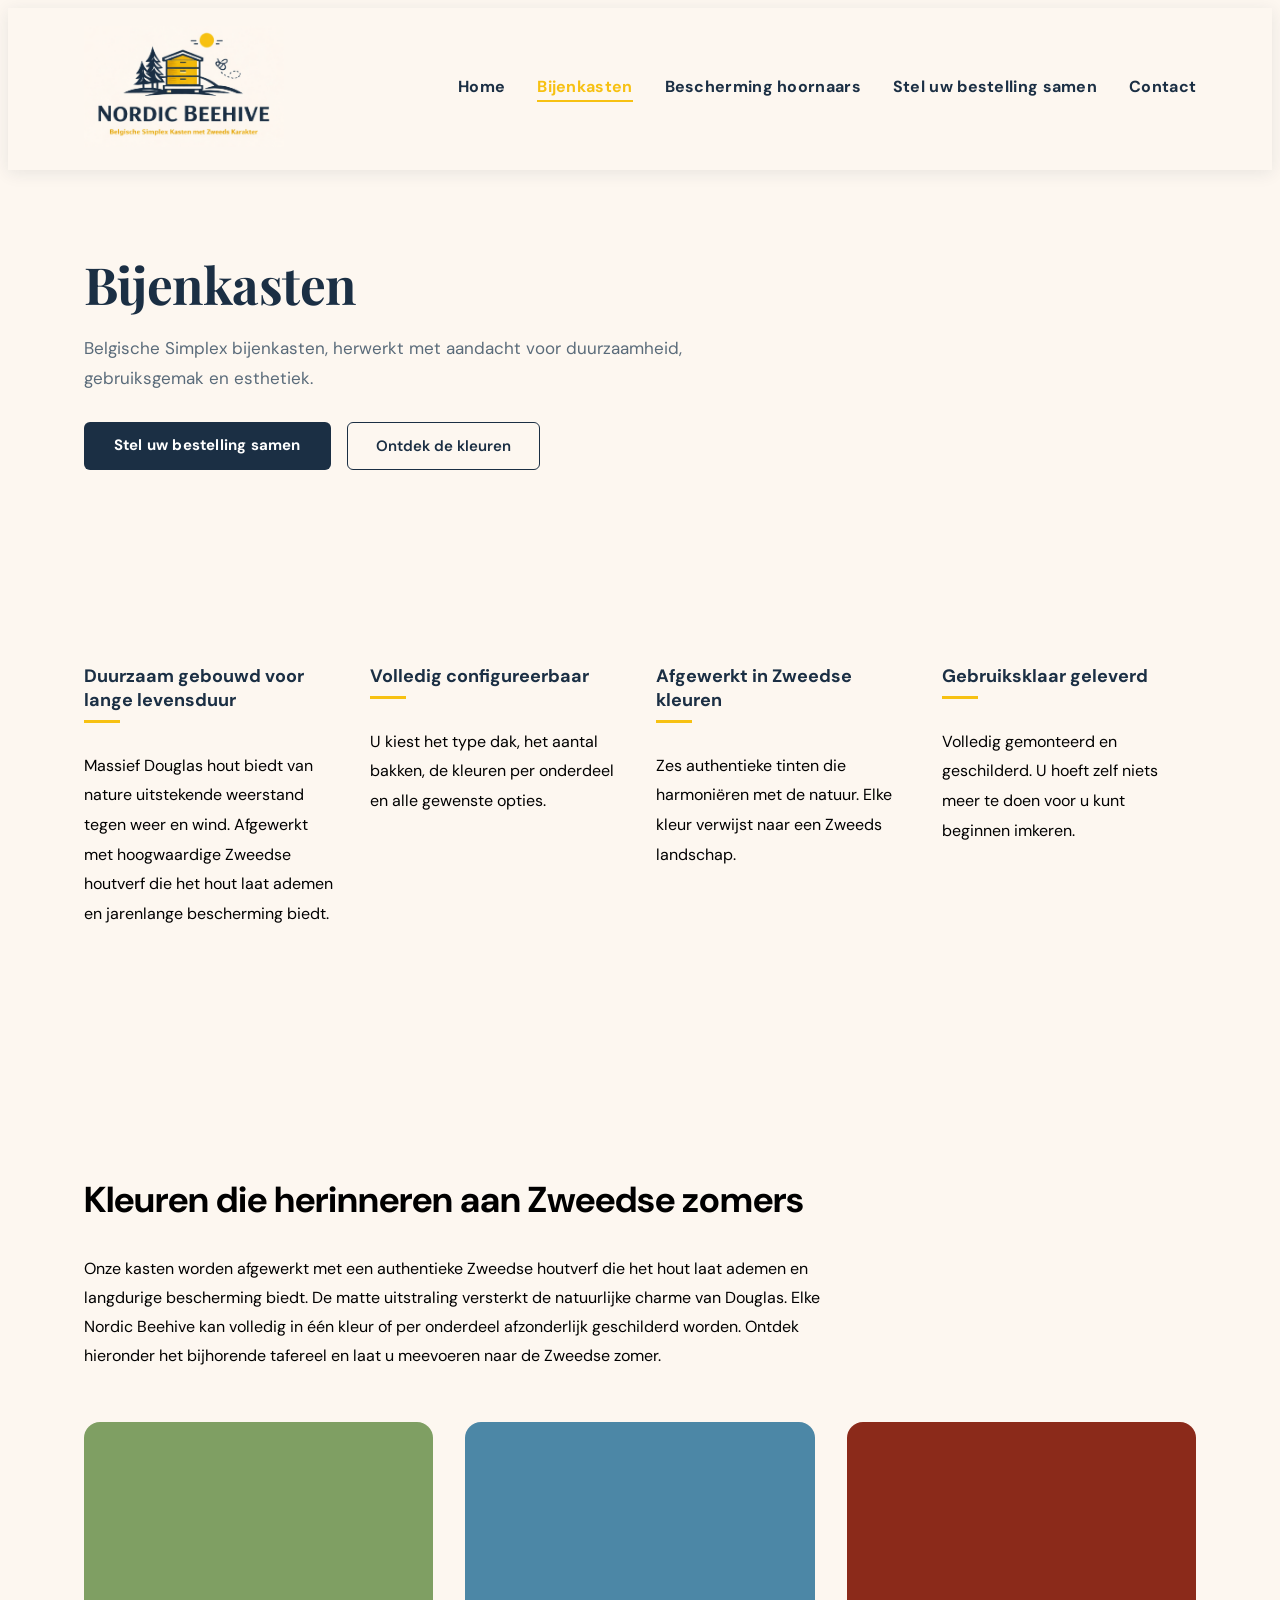
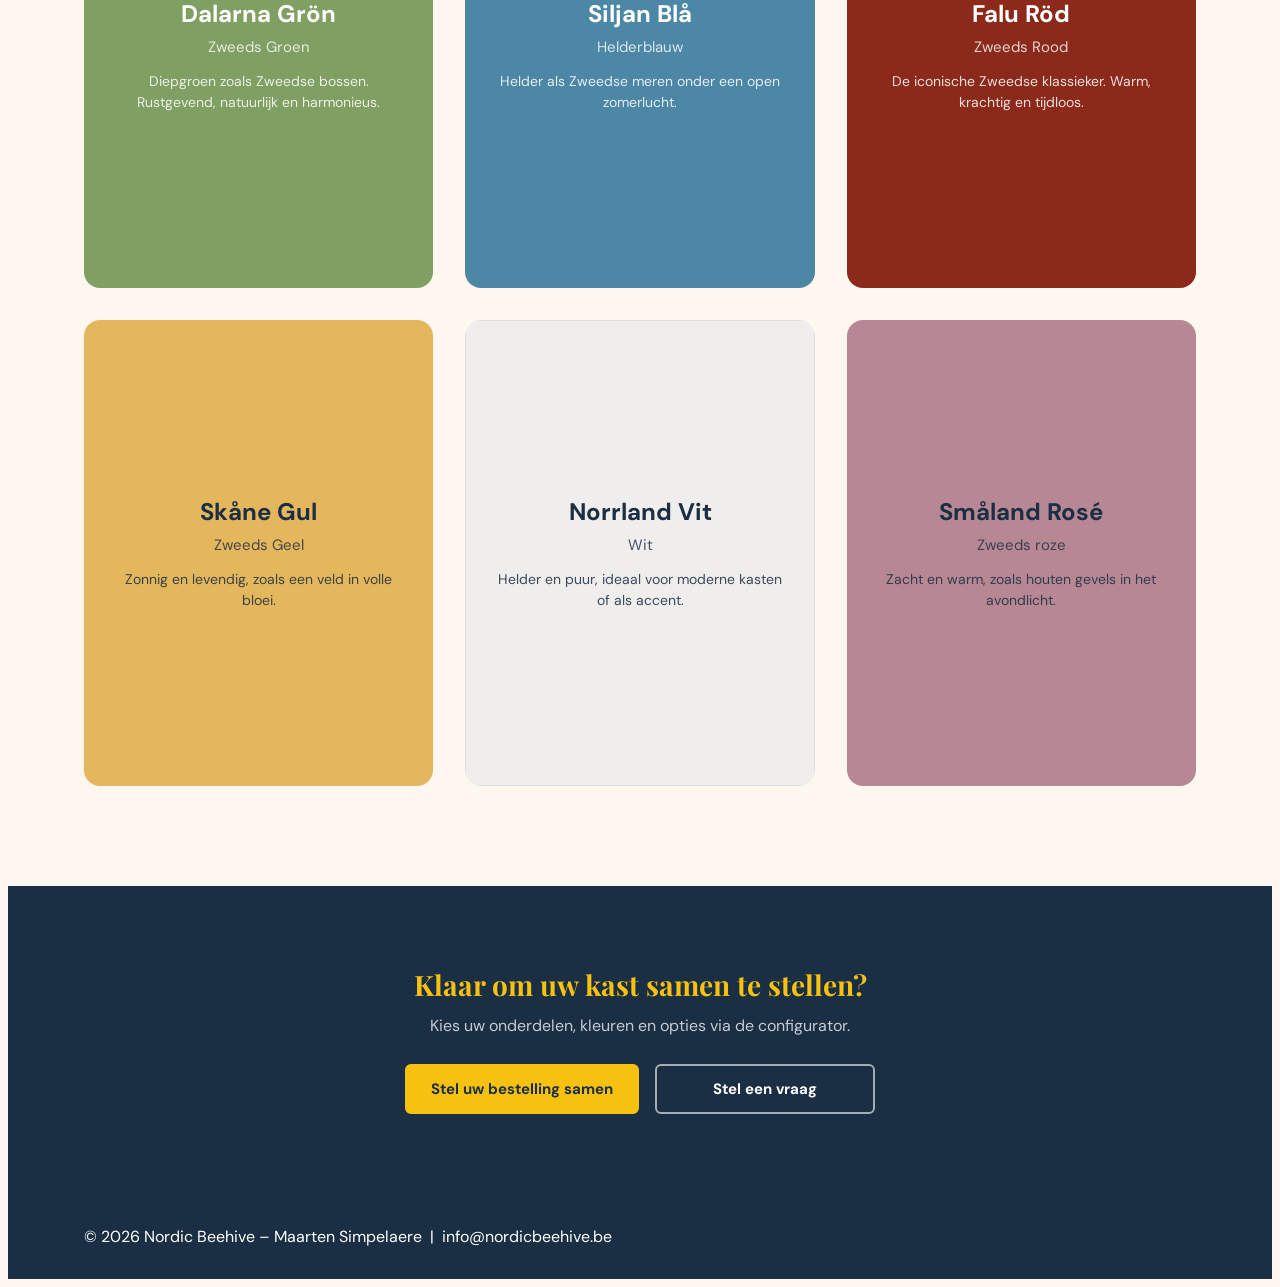
==== bijenkasten.html @ ad073435 "Add files via upload" ====
<!DOCTYPE html>
<html lang="nl">
<head>
    <meta charset="UTF-8">
    <title>Bijenkasten – Nordic Beehive</title>
    <meta name="description" content="Belgische Simplex bijenkasten in massief Douglas hout, afgewerkt in Zweedse kleuren. Gebruiksklaar geleverd en volledig configureerbaar.">
    <link rel="stylesheet" href="style.css">
    <link rel="stylesheet" href="style-configurator-v2.css">
    <link rel="icon" href="logo.png">
</head>
<body>

<header class="site-header">
    <div class="container header-inner">
        <a href="index.html"><img src="logo.png" alt="Nordic Beehive" class="site-logo"></a>
        <nav>
            <a href="index.html"           class="nav-link" data-page="home">Home</a>
            <a href="bijenkasten.html"     class="nav-link" data-page="bijenkasten">Bijenkasten</a>
            <a href="hoornaars.html"       class="nav-link" data-page="hoornaars">Bescherming hoornaars</a>
            <a href="configurator-v2.html" class="nav-link" data-page="configurator">Stel uw bestelling samen</a>
            <a href="contact.html"         class="nav-link" data-page="contact">Contact</a>
        </nav>
    </div>
</header>

<!-- INTRO (6) — knop onder ondertitel die naar kleuren scrollt -->
<section class="page-intro">
    <div class="container">
        <h1>Bijenkasten</h1>
        <p class="page-intro-sub">Belgische Simplex bijenkasten, herwerkt met aandacht voor duurzaamheid, gebruiksgemak en esthetiek.</p>
        <div class="intro-ctas">
            <a href="configurator-v2.html" class="btn-primary">Stel uw bestelling samen</a>
            <a href="#kleuren" class="btn-outline-hero">Ontdek de kleuren</a>
        </div>
    </div>
</section>

<!-- USP's (5) — Duurzaam ipv Douglas, beide materialen vermeld -->
<section class="usp-section section">
    <div class="container">
        <div class="usp-grid usp-grid-4">
            <div class="usp-item">
                <h3>Duurzaam gebouwd voor lange levensduur</h3>
                <p>Massief Douglas hout biedt van nature uitstekende weerstand tegen weer en wind. Afgewerkt met hoogwaardige Zweedse houtverf die het hout laat ademen en jarenlange bescherming biedt.</p>
            </div>
            <div class="usp-item">
                <h3>Volledig configureerbaar</h3>
                <p>U kiest het type dak, het aantal bakken, de kleuren per onderdeel en alle gewenste opties.</p>
            </div>
            <div class="usp-item">
                <h3>Afgewerkt in Zweedse kleuren</h3>
                <p>Zes authentieke tinten die harmoniëren met de natuur. Elke kleur verwijst naar een Zweeds landschap.</p>
            </div>
            <div class="usp-item">
                <h3>Gebruiksklaar geleverd</h3>
                <p>Volledig gemonteerd en geschilderd. U hoeft zelf niets meer te doen voor u kunt beginnen imkeren.</p>
            </div>
        </div>
    </div>
</section>

<!-- KLEUREN -->
<section id="kleuren" class="kleuren-section">
    <div class="container">
        <h2>Kleuren die herinneren aan Zweedse zomers</h2>
        <p class="kleuren-intro">
            Onze kasten worden afgewerkt met een authentieke Zweedse houtverf die het hout laat ademen en langdurige bescherming biedt. De matte uitstraling versterkt de natuurlijke charme van Douglas. Elke Nordic Beehive kan volledig in één kleur of per onderdeel afzonderlijk geschilderd worden. Ontdek hieronder het bijhorende tafereel en laat u meevoeren naar de Zweedse zomer.
        </p>

        <div class="kleuren-grid">
            <div class="color-card">
                <div class="color-hover">
                    <div class="color-front groen">
                        <h3>Dalarna Grön</h3>
                        <span class="kleur-subtitel">Zweeds Groen</span>
                        <p>Diepgroen zoals Zweedse bossen. Rustgevend, natuurlijk en harmonieus.</p>
                    </div>
                    <div class="color-back"><img src="images/Groen.png" alt="Zweeds bos tafereel"></div>
                </div>
            </div>
            <div class="color-card">
                <div class="color-hover">
                    <div class="color-front blauw">
                        <h3>Siljan Blå</h3>
                        <span class="kleur-subtitel">Helderblauw</span>
                        <p>Helder als Zweedse meren onder een open zomerlucht.</p>
                    </div>
                    <div class="color-back"><img src="images/Blauw.png" alt="Zweeds meer tafereel"></div>
                </div>
            </div>
            <div class="color-card">
                <div class="color-hover">
                    <div class="color-front rood">
                        <h3>Falu Röd</h3>
                        <span class="kleur-subtitel">Zweeds Rood</span>
                        <p>De iconische Zweedse klassieker. Warm, krachtig en tijdloos.</p>
                    </div>
                    <div class="color-back"><img src="images/Rood.png" alt="Zweeds rood huis tafereel"></div>
                </div>
            </div>
            <div class="color-card">
                <div class="color-hover">
                    <div class="color-front geel">
                        <h3>Skåne Gul</h3>
                        <span class="kleur-subtitel">Zweeds Geel</span>
                        <p>Zonnig en levendig, zoals een veld in volle bloei.</p>
                    </div>
                    <div class="color-back"><img src="images/Geel.png" alt="Zweeds geel lijnzaadveld"></div>
                </div>
            </div>
            <div class="color-card">
                <div class="color-hover">
                    <div class="color-front wit">
                        <h3>Norrland Vit</h3>
                        <span class="kleur-subtitel">Wit</span>
                        <p>Helder en puur, ideaal voor moderne kasten of als accent.</p>
                    </div>
                    <div class="color-back"><img src="images/Wit.png" alt="Witte imker in Zweeds bos"></div>
                </div>
            </div>
            <div class="color-card">
                <div class="color-hover">
                    <div class="color-front roze">
                        <h3>Småland Rosé</h3>
                        <span class="kleur-subtitel">Zweeds roze</span>
                        <p>Zacht en warm, zoals houten gevels in het avondlicht.</p>
                    </div>
                    <div class="color-back"><img src="images/Roze.png" alt="Zweeds roze avondlicht"></div>
                </div>
            </div>
        </div>
    </div>
</section>

<!-- CTA (7) — beide knoppen met witte omranding conform homepage -->
<section class="cta-section cta-single">
    <div class="container cta-single-inner">
        <h2>Klaar om uw kast samen te stellen?</h2>
        <p>Kies uw onderdelen, kleuren en opties via de configurator.</p>
        <div class="cta-knoppen">
            <a href="configurator-v2.html" class="btn-cta btn-cta-primary">Stel uw bestelling samen</a>
            <a href="contact.html" class="btn-cta btn-cta-outline">Stel een vraag</a>
        </div>
    </div>
</section>

<footer class="footer">
    <div class="container">
        © 2026 Nordic Beehive – Maarten Simpelaere &nbsp;|&nbsp; info@nordicbeehive.be
    </div>
</footer>

<script src="nav.js"></script>
</body>
</html>
---- style.css ----
/* ============================================
   Nordic Beehive – V2 Styles
   Laadt bovenop style.css
   ============================================ */

@import url('https://fonts.googleapis.com/css2?family=Playfair+Display:wght@400;600;700&family=DM+Sans:wght@300;400;500;600&display=swap');

:root {
    --nb-cream:   #FDF7F0;
    --nb-navy:    #1B2F44;
    --nb-gold:    #F7C112;
    --nb-sand:    #E8DDD0;
    --nb-shadow:  rgba(27, 47, 68, 0.08);
    --nb-border:  rgba(27, 47, 68, 0.12);
    --r-sm: 8px;
    --r-md: 14px;
    --r-lg: 22px;
    --ease: 0.22s cubic-bezier(0.4, 0, 0.2, 1);
}

/* ── Global font ─────────────────────────────── */
body {
    font-family: 'DM Sans', Arial, sans-serif;
    background: #FDF7F0;
}

/* Alle secties zelfde achtergrond */
.hero, .section, .usp-section,
.kleuren-section, .footer {
    background: #FDF7F0;
}

/* Factuurvelden verbergen bij "info"-formulier */
.formulier-info #factuurGroup,
.formulier-info #btwBlok {
    display: none !important;
}
.formulier-info #straatGroup,
.formulier-info #postcodeGroup,
.formulier-info #gemeenteGroup {
    display: none !important;
}

/* Scroll-offset: titel komt net onder de sticky header */
#verhaal, #kleuren, #realisaties {
    scroll-margin-top: 80px;
}

/* ══════════════════════════════════════════════
   HEADER
══════════════════════════════════════════════ */

.site-logo {
    width: 200px !important;
    height: auto;
}

.site-header {
    position: sticky !important;
    top: 0 !important;
    z-index: 1000 !important;
    background: #FDF7F0 !important;
    box-shadow: 0 3px 16px rgba(27,47,68,0.09) !important;
    padding: 0 !important;
}

.header-inner {
    display: flex !important;
    justify-content: space-between !important;
    align-items: center !important;
    padding: 18px 0 !important;
    /* meer witruimte links/rechts via container */
}

/* container iets smaller voor meer lucht */
.container {
    width: 88%;
    max-width: 1140px;
    margin: auto;
}

.site-header nav {
    display: flex !important;
    flex-direction: row !important;
    align-items: center !important;
    gap: 0 !important;
}

.site-header nav a.nav-link {
    display: inline-block !important;
    margin-left: 32px !important;
    text-decoration: none !important;
    color: #1B2F44 !important;
    font-weight: 700 !important;
    font-size: 16px !important;
    letter-spacing: 0.3px !important;
    transition: color 0.2s ease !important;
    padding-bottom: 3px !important;
    border-bottom: 2px solid transparent !important;
}

.site-header nav a.nav-link:hover {
    color: #F7C112 !important;
}

.site-header nav a.nav-link.active {
    color: #F7C112 !important;
    border-bottom-color: #F7C112 !important;
}

/* ══════════════════════════════════════════════
   HOMEPAGE — algemene spacing
══════════════════════════════════════════════ */

.section, .usp-section, .kleuren-section {
    padding: 100px 0;
}

.section p,
.usp-item p {
    line-height: 1.85;
    margin-bottom: 18px;
    font-size: 16px;
}

.section h2,
.usp-section h2,
.kleuren-section h2 {
    margin-bottom: 32px;
    font-size: clamp(24px, 3vw, 36px);
}

/* ── Knoppen — auto breedte tenzij overschreven ── */

.btn-primary {
    display: inline-block !important;
    width: auto !important;
    padding: 13px 30px !important;
    font-size: 15px !important;
    font-family: 'DM Sans', Arial, sans-serif !important;
    font-weight: 700 !important;
    background: #1B2F44 !important;
    color: white !important;
    border: none !important;
    border-radius: 6px !important;
    cursor: pointer !important;
    transition: all 0.2s ease !important;
    text-align: center !important;
    text-decoration: none !important;
    box-sizing: border-box !important;
    letter-spacing: 0.2px !important;
}

.btn-primary:hover {
    background: #F7C112 !important;
    color: #1B2F44 !important;
}

.btn-outline {
    display: inline-block !important;
    width: auto !important;
    padding: 12px 28px !important;
    font-size: 15px !important;
    font-family: 'DM Sans', Arial, sans-serif !important;
    font-weight: 600 !important;
    background: white !important;
    color: #1B2F44 !important;
    border: 1.5px solid #1B2F44 !important;
    border-radius: 6px !important;
    cursor: pointer !important;
    transition: all 0.2s ease !important;
    text-decoration: none !important;
}

.btn-outline:hover { background: #f1f1f1 !important; }

/* Actieblok en formulier mogen breder */
#actieBlok .btn-primary,
#actieBlok .btn-outline,
#formulierBlok .btn-primary {
    display: block !important;
    width: 100% !important;
    max-width: 320px !important;
}

/* ══════════════════════════════════════════════
   KLEUREN-GRID — 3 kolommen, 2 rijen
══════════════════════════════════════════════ */

.kleuren-intro {
    margin: 0 0 52px 0;
    line-height: 1.8;
    max-width: 780px;
    font-size: 16px;
}

.kleuren-grid {
    display: grid;
    grid-template-columns: repeat(3, 1fr);
    gap: 32px;
    justify-items: stretch;
}

@media (max-width: 860px) {
    .kleuren-grid { grid-template-columns: repeat(2, 1fr); }
}

@media (max-width: 540px) {
    .kleuren-grid { grid-template-columns: 1fr; }
}

.color-card {
    width: 100%;
    aspect-ratio: 3 / 4;
    position: relative;
    max-width: none;        /* overschrijf origineel max-width */
}

.color-hover {
    position: relative;
    width: 100%;
    height: 100%;
    overflow: hidden;
    border-radius: 16px;
    cursor: pointer;
}

/* Voorzijde — kleur via class */
.color-front {
    position: absolute;
    inset: 0;
    padding: 36px 28px;
    display: flex;
    flex-direction: column;
    justify-content: center;
    align-items: center;
    text-align: center;
    transition: opacity 0.4s ease;
    z-index: 2;
}

.color-front h3 {
    font-size: 24px;
    font-weight: 700;
    margin: 0 0 8px 0;
}

.kleur-subtitel {
    display: block;
    font-size: 15px;
    opacity: 0.8;
    margin: 0 0 14px 0;
}

.color-front p {
    font-size: 14px;
    opacity: 0.85;
    margin: 0;
    line-height: 1.5;
}

/* Achtergrondkleuren per tegel */
.color-front.groen { background: #7F9F63; color: white; }
.color-front.blauw { background: #4C87A6; color: white; }
.color-front.rood  { background: #8B2A1A; color: white; }
.color-front.geel  { background: #E5B75C; color: #1B2F44; }
.color-front.wit   { background: #F0EDED; color: #1B2F44; border: 1px solid rgba(27,47,68,0.08); }
.color-front.roze  { background: #B78893; color: #1B2F44; }

/* Achterzijde — foto */
.color-back {
    position: absolute;
    inset: 0;
    opacity: 0;
    transition: opacity 0.4s ease;
}

.color-back img {
    width: 100%;
    height: 100%;
    object-fit: cover;
    display: block;
    transition: transform 0.6s ease;
}

.color-hover:hover .color-back      { opacity: 1; }
.color-hover:hover .color-front     { opacity: 0; }
.color-hover:hover .color-back img  { transform: scale(1.05); }

/* USP grid */
.usp-grid {
    display: grid;
    grid-template-columns: repeat(2, 1fr);
    gap: 32px;
    margin-top: 16px;
}

.usp-item h3 {
    color: #1B2F44;
    font-weight: 700;
    margin-bottom: 12px;
    font-size: 18px;
    position: relative;
    display: inline-block;
}

.usp-item h3::after {
    content: "";
    display: block;
    width: 36px;
    height: 3px;
    background: #F7C112;
    margin-top: 8px;
}

/* feature list */
.feature-list li {
    margin: 10px 0;
    font-size: 16px;
    line-height: 1.6;
}

/* ══════════════════════════════════════════════
   CONFIGURATOR PAGINA
══════════════════════════════════════════════ */

.configurator-page-wrapper {
    max-width: 1300px;
    margin: 0 auto;
    padding: 60px 40px 100px;
}

.configurator-page-wrapper h1 {
    font-family: 'Playfair Display', Georgia, serif;
    font-size: clamp(28px, 3.5vw, 44px);
    font-weight: 700;
    color: #1B2F44;
    margin: 0 0 6px 0;
    letter-spacing: -0.5px;
}

.page-subtitle {
    font-size: 15px;
    color: #6B7D8E;
    margin: 0 0 48px 0;
}

/* Two-column layout */
.config-layout {
    display: grid;
    grid-template-columns: 1fr 400px;
    gap: 36px;
    align-items: start;
}

@media (max-width: 960px) {
    .config-layout { grid-template-columns: 1fr; }
    .config-right  { position: static; }
}

/* ── Panels ── */
.config-panel {
    background: white;
    border-radius: var(--r-lg);
    padding: 32px;
    box-shadow: 0 2px 20px var(--nb-shadow);
    border: 1px solid var(--nb-border);
}

.config-panel + .config-panel { margin-top: 20px; }

.panel-title {
    font-family: 'Playfair Display', Georgia, serif;
    font-size: 17px;
    font-weight: 600;
    color: #1B2F44;
    margin: 0 0 22px 0;
    padding-bottom: 14px;
    border-bottom: 2px solid var(--nb-sand);
    display: flex;
    align-items: center;
    gap: 10px;
}

.step-badge {
    display: inline-flex;
    align-items: center;
    justify-content: center;
    width: 24px;
    height: 24px;
    background: #1B2F44;
    color: white;
    border-radius: 50%;
    font-size: 11px;
    font-weight: 700;
    font-family: 'DM Sans', sans-serif;
    flex-shrink: 0;
}

/* Labels in config panels */
.config-panel label,
.field-group label {
    display: block !important;
    font-size: 12px !important;
    font-weight: 700 !important;
    color: #4A5968 !important;
    letter-spacing: 0.6px !important;
    text-transform: uppercase !important;
    margin-top: 0 !important;
    margin-bottom: 7px !important;
}

.field-group { margin-bottom: 18px; }

/* Selects */
.config-panel select {
    width: 100%;
    padding: 10px 36px 10px 12px;
    font-size: 14px;
    font-family: 'DM Sans', Arial, sans-serif;
    color: #1B2F44;
    background-color: #FDF7F0;
    background-image: url("data:image/svg+xml,%3Csvg xmlns='http://www.w3.org/2000/svg' width='14' height='14' viewBox='0 0 24 24' fill='none' stroke='%231B2F44' stroke-width='2.5'%3E%3Cpolyline points='6 9 12 15 18 9'/%3E%3C/svg%3E");
    background-repeat: no-repeat;
    background-position: right 11px center;
    border: 1.5px solid rgba(27, 47, 68, 0.15);
    border-radius: var(--r-sm);
    -webkit-appearance: none;
    appearance: none;
    cursor: pointer;
    transition: border-color var(--ease), box-shadow var(--ease);
}

.config-panel select:focus {
    outline: none;
    border-color: #1B2F44;
    box-shadow: 0 0 0 3px rgba(27, 47, 68, 0.08);
}

/* Add buttons */
.add-buttons {
    display: grid;
    grid-template-columns: repeat(3, 1fr);
    gap: 10px;
    margin-bottom: 4px;
}

.add-btn {
    display: flex;
    flex-direction: column;
    align-items: center;
    gap: 5px;
    padding: 13px 8px;
    background: #FDF7F0;
    border: 1.5px dashed rgba(27, 47, 68, 0.22);
    border-radius: var(--r-md);
    color: #1B2F44;
    font-size: 11px;
    font-weight: 700;
    font-family: 'DM Sans', Arial, sans-serif;
    cursor: pointer;
    transition: all var(--ease);
    letter-spacing: 0.4px;
    text-transform: uppercase;
    width: 100%;
}

.add-btn .add-icon { font-size: 18px; line-height: 1; }

.add-btn:hover {
    background: #1B2F44;
    color: white;
    border-style: solid;
    border-color: #1B2F44;
    transform: translateY(-2px);
    box-shadow: 0 6px 14px rgba(27, 47, 68, 0.18);
}

/* Stack list */
#stackList {
    list-style: none;
    padding: 0;
    margin: 14px 0 0 0;
    display: flex;
    flex-direction: column;
    gap: 7px;
}

#stackList li {
    display: flex;
    align-items: center;
    gap: 10px;
    padding: 9px 12px;
    background: #FDF7F0;
    border-radius: var(--r-sm);
    border: 1px solid rgba(27, 47, 68, 0.1);
    font-size: 13px;
    font-weight: 600;
    color: #1B2F44;
    animation: slideIn 0.18s ease;
    margin: 0;
}

@keyframes slideIn {
    from { opacity: 0; transform: translateY(-5px); }
    to   { opacity: 1; transform: translateY(0); }
}

#stackList li select {
    width: auto !important;
    min-width: 100px;
    padding: 4px 28px 4px 8px !important;
    font-size: 12px !important;
    border-radius: var(--r-sm) !important;
    background-color: white !important;
    margin: 0 !important;
    text-transform: none !important;
    letter-spacing: 0 !important;
    font-weight: 400 !important;
}

#stackList li button {
    background: none !important;
    border: none !important;
    color: #C0392B !important;
    font-size: 15px !important;
    cursor: pointer !important;
    padding: 3px 5px !important;
    border-radius: var(--r-sm) !important;
    transition: background var(--ease) !important;
    line-height: 1 !important;
    width: auto !important;
}

#stackList li button:hover {
    background: rgba(192, 57, 43, 0.1) !important;
}

/* Options grid */
.options-grid {
    display: grid;
    grid-template-columns: 1fr 1fr;
    gap: 0 16px;
}

.field-divider {
    height: 1px;
    background: #E8DDD0;
    margin: 20px 0;
}

/* ── Rechterkolom sticky ── */
.config-right {
    position: sticky;
    top: 108px;
}

.preview-card {
    background: white;
    border-radius: var(--r-lg);
    padding: 24px 20px;
    box-shadow: 0 2px 20px var(--nb-shadow);
    border: 1px solid var(--nb-border);
}

.preview-title {
    font-family: 'DM Sans', Arial, sans-serif;
    font-size: 15px;
    font-weight: 600;
    color: #4A5968;
    margin: 0 0 14px 0;
    text-align: center;
    opacity: 1;
    letter-spacing: 0.3px;
}

/* Visual container */
.visual-container {
    margin: 0;
    padding: 8px 0 0 0;
    border: none;
    min-height: 80px;
    display: flex;
    align-items: flex-end;
    justify-content: center;
    overflow: hidden;
    position: relative;
}

#visualiser {
    zoom: 0.38;
    margin: 0 auto;
    display: block;
    flex-shrink: 0;
}

/* ── Prijsblok ── */
.price-block {
    margin-top: 22px;
    padding: 16px 18px;
    background: #1B2F44;
    border-radius: var(--r-md);
    color: white;
    text-align: center;
}

.price-label {
    font-size: 10px;
    letter-spacing: 1.4px;
    text-transform: uppercase;
    opacity: 0.6;
    margin-bottom: 6px;
    font-family: 'DM Sans', sans-serif;
}

/* € en bedrag: zelfde grootte, naast elkaar */
.price-amount {
    display: flex;
    align-items: center;
    justify-content: center;
    gap: 2px;
    font-family: 'Playfair Display', Georgia, serif;
    font-weight: 700;
    line-height: 1;
}

.price-amount .currency,
.price-amount #prijs {
    font-size: 40px;
    font-weight: 700;
    line-height: 1;
    letter-spacing: -1px;
}

.price-note {
    font-size: 10px;
    opacity: 0.45;
    margin-top: 6px;
    font-family: 'DM Sans', sans-serif;
}

/* Toevoegen-knop */
#addToOrder {
    display: block !important;
    width: 100% !important;
    margin: 12px 0 0 0 !important;
    padding: 13px !important;
    font-size: 14px !important;
    font-family: 'DM Sans', Arial, sans-serif !important;
    font-weight: 700 !important;
    background: #F7C112 !important;
    color: #1B2F44 !important;
    border: none !important;
    border-radius: var(--r-md) !important;
    cursor: pointer !important;
    transition: all var(--ease) !important;
    text-align: center !important;
}

#addToOrder:hover {
    background: #e5b300 !important;
    transform: translateY(-1px) !important;
    box-shadow: 0 5px 14px rgba(247, 193, 18, 0.3) !important;
}

/* ══════════════════════════════════════════════
   BESTELLINGSOVERZICHT
══════════════════════════════════════════════ */

.bestelling-section { margin-top: 56px; }

h3.overzicht-titel {
    font-family: 'Playfair Display', Georgia, serif;
    font-size: 26px;
    font-weight: 700;
    color: #1B2F44;
    margin: 0 0 22px 0;
}

.bestel-kaart {
    display: flex;
    gap: 18px;
    padding: 18px;
    margin-bottom: 12px;
    background: white;
    border-radius: var(--r-md);
    border: 1px solid var(--nb-border);
    box-shadow: 0 2px 10px var(--nb-shadow);
}

/* Snapshot preview */
.bestel-visual {
    width: 100px;
    height: 140px;
    flex-shrink: 0;
    display: flex;
    justify-content: center;
    align-items: center;
    background: #FDF7F0;
    border-radius: var(--r-sm);
    overflow: hidden;
    padding: 6px;
    box-sizing: border-box;
}

.bestel-visual img {
    max-width: 100%;
    max-height: 128px;
    width: auto;
    height: auto;
    object-fit: contain;
    display: block;
}

.bestel-info {
    flex: 1;
    display: flex;
    flex-direction: column;
    gap: 3px;
}

.bestel-info b {
    font-family: 'Playfair Display', Georgia, serif;
    font-size: 15px;
    color: #1B2F44;
}

.bestel-beschrijving {
    color: #7A8A98;
    font-size: 12px;
}

.bestel-controls {
    display: flex !important;
    align-items: center !important;
    gap: 10px !important;
    margin: 8px 0 4px !important;
    font-weight: 700 !important;
    font-size: 14px !important;
    color: #1B2F44 !important;
}

.bestel-controls button {
    width: 28px !important;
    height: 28px !important;
    border-radius: 50% !important;
    border: 1.5px solid rgba(27,47,68,0.18) !important;
    background: #FDF7F0 !important;
    font-size: 15px !important;
    cursor: pointer !important;
    display: flex !important;
    align-items: center !important;
    justify-content: center !important;
    transition: all var(--ease) !important;
    font-family: 'DM Sans', sans-serif !important;
    padding: 0 !important;
    color: #1B2F44 !important;
    line-height: 1 !important;
}

.bestel-controls button:hover {
    background: #1B2F44 !important;
    color: white !important;
    border-color: #1B2F44 !important;
}

.bestel-prijs {
    font-weight: 700 !important;
    font-size: 17px !important;
    color: #1B2F44 !important;
}

/* Verwijder-knop: klein en subtiel */
.bestel-info .verwijder-btn {
    background: none !important;
    border: none !important;
    color: #C0392B !important;
    font-size: 12px !important;
    cursor: pointer !important;
    padding: 0 !important;
    font-family: 'DM Sans', sans-serif !important;
    text-decoration: underline !important;
    text-align: left !important;
    width: auto !important;
    display: inline !important;
    margin-top: 4px !important;
    font-weight: 400 !important;
}

#bestellingTotaal {
    font-family: 'Playfair Display', Georgia, serif;
    font-size: 22px;
    font-weight: 700;
    color: #1B2F44;
    margin-top: 16px;
    padding: 16px 0;
    border-top: 2px solid #E8DDD0;
}

/* Actieblok */
#actieBlok {
    margin-top: 26px;
    display: grid;
    grid-template-columns: 1fr 1fr;
    gap: 18px;
}

@media (max-width: 700px) {
    #actieBlok { grid-template-columns: 1fr; }
}

.actie-primaire,
.actie-secundaire {
    background: white;
    border-radius: var(--r-md);
    padding: 22px;
    border: 1px solid var(--nb-border);
}

.actie-tekst {
    font-size: 12px;
    color: #7A8A98;
    margin-top: 10px;
    line-height: 1.6;
}

/* ── Formulier ── */
#formulierBlok {
    margin-top: 36px;
    background: white;
    border-radius: var(--r-lg);
    padding: 32px;
    border: 1px solid var(--nb-border);
    box-shadow: 0 2px 20px var(--nb-shadow);
}

#formulierTitel {
    font-family: 'Playfair Display', Georgia, serif;
    font-size: 22px;
    font-weight: 700;
    color: #1B2F44;
    margin: 0 0 22px 0;
}

.form-grid {
    display: grid;
    grid-template-columns: 1fr 1fr;
    gap: 0 20px;
}

@media (max-width: 640px) {
    .form-grid { grid-template-columns: 1fr; }
}

.form-group {
    margin-bottom: 15px;
    display: block;
}

.form-group label {
    display: block !important;
    font-size: 12px !important;
    font-weight: 700 !important;
    letter-spacing: 0.6px !important;
    text-transform: uppercase !important;
    color: #4A5968 !important;
    margin-bottom: 6px !important;
    margin-top: 0 !important;
}

.form-group input,
.form-group textarea {
    width: 100%;
    padding: 10px 12px;
    font-size: 14px;
    font-family: 'DM Sans', Arial, sans-serif;
    color: #1B2F44;
    background: #FDF7F0;
    border: 1.5px solid rgba(27, 47, 68, 0.15);
    border-radius: var(--r-sm);
    box-sizing: border-box;
    transition: border-color var(--ease), box-shadow var(--ease);
}

.form-group input:focus,
.form-group textarea:focus {
    outline: none;
    border-color: #1B2F44;
    box-shadow: 0 0 0 3px rgba(27, 47, 68, 0.07);
}

.form-group textarea {
    resize: vertical;
    min-height: 80px;
}

.factuur-group {
    display: flex !important;
    align-items: center !important;
    gap: 10px !important;
    margin-bottom: 12px !important;
}

.factuur-group label {
    display: flex !important;
    align-items: center !important;
    gap: 8px !important;
    font-weight: 600 !important;
    text-transform: none !important;
    letter-spacing: 0 !important;
    font-size: 14px !important;
    color: #1B2F44 !important;
    cursor: pointer !important;
    margin: 0 !important;
}

.factuur-group input[type="checkbox"] {
    width: 17px !important;
    height: 17px !important;
    cursor: pointer !important;
    accent-color: #1B2F44 !important;
    margin: 0 !important;
    padding: 0 !important;
    border: none !important;
    background: transparent !important;
    box-shadow: none !important;
}
/* ═══════════════════════════════════════════════
   Nordic Beehive – Extra stijlen nieuwe pagina's
   Voeg toe aan style-configurator-v2.css
═══════════════════════════════════════════════ */

/* ── Page intro (alle pagina's behalve home) ── */

.page-intro {
    padding: 80px 0 60px;
    background: #FDF7F0;
}

.page-intro h1 {
    font-family: 'Playfair Display', Georgia, serif;
    font-size: clamp(32px, 4vw, 52px);
    font-weight: 700;
    color: #1B2F44;
    margin: 0 0 16px 0;
    letter-spacing: -0.5px;
}

.page-intro-sub {
    font-size: 17px;
    color: #5A6B7A;
    max-width: 680px;
    line-height: 1.75;
    margin: 0;
}

/* ── Hero CTA's naast elkaar ── */

.hero-ctas {
    display: flex;
    gap: 16px;
    justify-content: center;
    flex-wrap: wrap;
    margin-top: 32px;
}

.btn-outline-hero {
    display: inline-block;
    padding: 13px 28px;
    font-size: 15px;
    font-family: 'DM Sans', Arial, sans-serif;
    font-weight: 600;
    background: transparent;
    color: #1B2F44;
    border: 1.5px solid #1B2F44;
    border-radius: 6px;
    cursor: pointer;
    transition: all 0.2s ease;
    text-decoration: none;
}

.btn-outline-hero:hover {
    background: rgba(27,47,68,0.07);
}

/* ── Section alt: lichte achtergrond voor afwisseling ── */

.section-alt {
    background: #F4EDE3;
}

/* ── Verhaal tekst ── */

.verhaal-tekst {
    max-width: 760px;
}

.verhaal-tekst p {
    margin-bottom: 20px;
    line-height: 1.85;
    font-size: 16px;
}

/* ── USP grid varianten ── */

.usp-grid-3 {
    grid-template-columns: repeat(3, 1fr) !important;
}

.usp-grid-4 {
    grid-template-columns: repeat(4, 1fr) !important;
}

@media (max-width: 1000px) {
    .usp-grid-3,
    .usp-grid-4 {
        grid-template-columns: repeat(2, 1fr) !important;
    }
}

@media (max-width: 580px) {
    .usp-grid-3,
    .usp-grid-4 {
        grid-template-columns: 1fr !important;
    }
}

/* ── Realisaties intro ── */

.realisaties-intro {
    font-size: 16px;
    line-height: 1.75;
    max-width: 640px;
    color: #5A6B7A;
}

/* ── Afsluitende CTA sectie ── */

.cta-section {
    background: #1B2F44;
    padding: 80px 0;
}

.cta-grid {
    display: grid;
    grid-template-columns: repeat(3, 1fr);
    gap: 40px;
}

@media (max-width: 860px) {
    .cta-grid { grid-template-columns: 1fr; }
}

.cta-blok {
    color: white;
}

.cta-blok h3 {
    font-family: 'Playfair Display', Georgia, serif;
    font-size: 20px;
    font-weight: 700;
    margin: 0 0 10px 0;
    color: #F7C112;
}

.cta-blok p {
    font-size: 15px;
    line-height: 1.65;
    opacity: 0.8;
    margin: 0 0 20px 0;
}

/* Knoppen in donker cta-blok */
.cta-blok .btn-primary {
    background: #F7C112 !important;
    color: #1B2F44 !important;
}

.cta-blok .btn-primary:hover {
    background: white !important;
    color: #1B2F44 !important;
}

.cta-blok .btn-outline {
    background: transparent !important;
    color: white !important;
    border-color: rgba(255,255,255,0.5) !important;
}

.cta-blok .btn-outline:hover {
    background: rgba(255,255,255,0.1) !important;
    border-color: white !important;
}

.cta-single {
    text-align: center;
}

.cta-single h2 {
    font-family: 'Playfair Display', Georgia, serif;
    font-size: 28px;
    color: #F7C112;
    margin: 0 0 12px 0;
}

.cta-single p {
    color: rgba(255,255,255,0.75);
    font-size: 16px;
    margin: 0 0 28px 0;
}

/* ── Oplossingen (hoornaars) ── */

.oplossing-blok {
    margin-bottom: 0;
    padding: 48px 0;
}

.oplossing-blok:first-of-type {
    padding-top: 0;
}

.oplossing-header {
    display: flex;
    align-items: baseline;
    gap: 20px;
    margin-bottom: 24px;
    flex-wrap: wrap;
}

.oplossing-header h3 {
    font-family: 'Playfair Display', Georgia, serif;
    font-size: 26px;
    font-weight: 700;
    color: #1B2F44;
    margin: 0;
}

.oplossing-tag {
    font-size: 13px;
    font-weight: 600;
    color: #F7C112;
    background: #1B2F44;
    padding: 4px 12px;
    border-radius: 20px;
    white-space: nowrap;
    letter-spacing: 0.3px;
}

.oplossing-tekst p {
    font-size: 16px;
    line-height: 1.8;
    margin-bottom: 16px;
    max-width: 760px;
    color: #3A4A5A;
}

.oplossing-specs {
    margin-top: 24px;
    background: #F4EDE3;
    border-radius: 10px;
    padding: 20px 24px;
    display: inline-block;
    min-width: 280px;
}

.oplossing-specs h4 {
    font-size: 13px;
    font-weight: 700;
    letter-spacing: 0.6px;
    text-transform: uppercase;
    color: #4A5968;
    margin: 0 0 12px 0;
}

.oplossing-specs ul {
    margin: 0;
    padding-left: 18px;
}

.oplossing-specs li {
    font-size: 14px;
    color: #1B2F44;
    margin-bottom: 6px;
    line-height: 1.5;
}

.oplossing-divider {
    height: 1px;
    background: #E8DDD0;
}

/* ── Contact pagina ── */

.contact-layout {
    display: grid;
    grid-template-columns: 1fr 380px;
    gap: 60px;
    align-items: start;
}

@media (max-width: 860px) {
    .contact-layout { grid-template-columns: 1fr; }
}

.contact-form-blok h2,
.contact-info-blok h2 {
    font-family: 'Playfair Display', Georgia, serif;
    font-size: 24px;
    font-weight: 700;
    color: #1B2F44;
    margin: 0 0 24px 0;
}

.contact-gegevens {
    background: #F4EDE3;
    border-radius: 10px;
    padding: 20px 24px;
    margin-bottom: 20px;
}

.contact-gegevens p {
    margin: 0 0 6px 0;
    font-size: 15px;
    line-height: 1.6;
    color: #1B2F44;
}

.contact-gegevens a {
    color: #1B2F44;
    text-decoration: underline;
}

.contact-note {
    font-size: 14px;
    line-height: 1.7;
    color: #5A6B7A;
    margin: 0;
}

/* ── FAQ ── */

.faq-grid {
    display: grid;
    grid-template-columns: repeat(2, 1fr);
    gap: 32px 48px;
    margin-top: 8px;
}

@media (max-width: 720px) {
    .faq-grid { grid-template-columns: 1fr; }
}

.faq-item h4 {
    font-size: 15px;
    font-weight: 700;
    color: #1B2F44;
    margin: 0 0 8px 0;
    line-height: 1.4;
}

.faq-item p {
    font-size: 14px;
    line-height: 1.75;
    color: #4A5968;
    margin: 0;
}

/* ═══════════════════════════════════════════════
   UPDATE — extra stijlen bij revisie 2
═══════════════════════════════════════════════ */

/* Hero als page-intro maar met extra padding */
.page-intro-hero {
    padding: 100px 0 80px;
}

/* Intro CTA knoppen (bijenkasten, hoornaars) */
.intro-ctas {
    display: flex;
    gap: 16px;
    flex-wrap: wrap;
    margin-top: 28px;
}

/* CTA knoppen in donkere sectie — vaste breedte zodat ze mooi uitlijnen */
.btn-cta {
    display: inline-block;
    min-width: 220px;
    padding: 13px 24px;
    font-size: 15px;
    font-family: 'DM Sans', Arial, sans-serif;
    font-weight: 700;
    border-radius: 6px;
    cursor: pointer;
    transition: all 0.2s ease;
    text-align: center;
    text-decoration: none;
    box-sizing: border-box;
}

.btn-cta-primary {
    background: #F7C112;
    color: #1B2F44;
    border: 2px solid #F7C112;
}

.btn-cta-primary:hover {
    background: white;
    color: #1B2F44;
    border-color: white;
}

.btn-cta-outline {
    background: transparent;
    color: white;
    border: 2px solid rgba(255,255,255,0.6);
}

.btn-cta-outline:hover {
    background: rgba(255,255,255,0.12);
    border-color: white;
}

/* CTA single: gecentreerd blok */
.cta-single-inner {
    text-align: center;
}

.cta-knoppen {
    display: flex;
    gap: 16px;
    justify-content: center;
    flex-wrap: wrap;
    margin-top: 24px;
}

/* Voordeel-tag onder oplossingstitel (10) */
.oplossing-voordeel {
    font-size: 14px;
    font-weight: 700;
    color: #F7C112;
    background: #1B2F44;
    display: inline-block;
    padding: 4px 14px;
    border-radius: 20px;
    margin: 0 0 20px 0;
    letter-spacing: 0.3px;
}

/* Oplossing-header: enkel titel, geen flex-rij meer */
.oplossing-header {
    display: block;
    margin-bottom: 8px;
}

/* verhaal-tekst hyperlinks */
.verhaal-tekst a {
    color: #1B2F44;
    text-decoration: underline;
    text-underline-offset: 3px;
}

.verhaal-tekst a:hover {
    color: #F7C112;
}

/* ── Hero CTA links uitgelijnd (1) ── */
.hero-ctas-left {
    justify-content: flex-start;
}

/* ── CTA blok: flexbox kolom zodat knop altijd onderaan uitlijnt (3) ── */
.cta-grid .cta-blok {
    display: flex;
    flex-direction: column;
}

.cta-grid .cta-blok p {
    flex: 1;
    /* tekst neemt beschikbare ruimte in, knop zakt naar onder */
}

.cta-grid .cta-blok .btn-cta {
    margin-top: auto;
    align-self: flex-start;
}

/* ═══════════════════════════════════════════════
   UPDATE — tabs en AH-configurator
═══════════════════════════════════════════════ */

/* Tab navigatie */
.config-tabs {
    display: flex;
    gap: 8px;
    margin-bottom: 36px;
    border-bottom: 2px solid #E8DDD0;
    padding-bottom: 0;
}

.config-tab {
    display: flex;
    align-items: center;
    gap: 10px;
    padding: 14px 24px;
    background: none;
    border: none;
    border-bottom: 3px solid transparent;
    margin-bottom: -2px;
    font-family: 'DM Sans', Arial, sans-serif;
    font-size: 15px;
    font-weight: 600;
    color: #6B7D8E;
    cursor: pointer;
    transition: all 0.2s ease;
}

.config-tab:hover {
    color: #1B2F44;
}

.config-tab.active {
    color: #1B2F44;
    border-bottom-color: #F7C112;
}

.tab-nr {
    display: inline-flex;
    align-items: center;
    justify-content: center;
    width: 22px;
    height: 22px;
    background: #E8DDD0;
    border-radius: 50%;
    font-size: 11px;
    font-weight: 700;
    color: #1B2F44;
    transition: background 0.2s ease;
}

.config-tab.active .tab-nr {
    background: #1B2F44;
    color: white;
}

/* Tab panelen */
.tab-paneel { display: none; }
.tab-paneel-active { display: block; }

/* AH configurator */
.ah-configurator {
    max-width: 860px;
}

.ah-intro {
    margin-bottom: 40px;
}

.ah-intro h2 {
    font-family: 'Playfair Display', Georgia, serif;
    font-size: 26px;
    font-weight: 700;
    color: #1B2F44;
    margin: 0 0 12px 0;
}

.ah-intro p {
    font-size: 15px;
    color: #5A6B7A;
    line-height: 1.7;
    margin: 0;
}

.ah-product {
    padding: 36px 0;
}

.ah-product:first-of-type {
    padding-top: 0;
}

.ah-product-header {
    margin-bottom: 8px;
}

.ah-product-header h3 {
    font-family: 'Playfair Display', Georgia, serif;
    font-size: 22px;
    font-weight: 700;
    color: #1B2F44;
    margin: 0 0 8px 0;
}

.ah-product-beschrijving {
    font-size: 14px;
    color: #5A6B7A;
    line-height: 1.65;
    margin: 0 0 20px 0;
    max-width: 640px;
}

.ah-sub-opties {
    margin-top: 16px;
    padding: 20px;
    background: #FDF7F0;
    border-radius: 12px;
    border: 1px solid #E8DDD0;
}

.ah-divider {
    height: 1px;
    background: #E8DDD0;
}

.ah-info-blok {
    margin-top: 40px;
    padding: 20px 24px;
    background: #F4EDE3;
    border-radius: 10px;
    border-left: 4px solid #F7C112;
}

.ah-info-blok p {
    font-size: 14px;
    color: #4A5968;
    line-height: 1.65;
    margin: 0 0 8px 0;
}

.ah-meer-link {
    font-size: 14px;
    font-weight: 600;
    color: #1B2F44;
    text-decoration: underline;
    text-underline-offset: 3px;
}

.ah-meer-link:hover {
    color: #F7C112;
}

/* Input velden in AH sectie */
.config-input {
    width: 100%;
    padding: 10px 12px;
    font-size: 14px;
    font-family: 'DM Sans', Arial, sans-serif;
    color: #1B2F44;
    background: white;
    border: 1.5px solid rgba(27, 47, 68, 0.15);
    border-radius: 8px;
    box-sizing: border-box;
    transition: border-color 0.2s ease;
}

.config-input:focus {
    outline: none;
    border-color: #1B2F44;
    box-shadow: 0 0 0 3px rgba(27, 47, 68, 0.07);
}

.config-textarea {
    width: 100%;
    padding: 10px 12px;
    font-size: 14px;
    font-family: 'DM Sans', Arial, sans-serif;
    color: #1B2F44;
    background: white;
    border: 1.5px solid rgba(27, 47, 68, 0.15);
    border-radius: 8px;
    box-sizing: border-box;
    resize: vertical;
    min-height: 80px;
    transition: border-color 0.2s ease;
}

.config-textarea:focus {
    outline: none;
    border-color: #1B2F44;
    box-shadow: 0 0 0 3px rgba(27, 47, 68, 0.07);
}

/* ═══════════════════════════════════════════════
   UPDATE — footer, subtitle, AH layout
═══════════════════════════════════════════════ */

/* (3) Footer volledig doorlopen, witte tekst */
.footer {
    background: #1B2F44 !important;
    color: white !important;
    padding: 32px 0 !important;
    margin: 0 !important;
    width: 100% !important;
}

.footer .container {
    color: white !important;
}

/* (3) Page-subtitle op configurator in witte tint */
.configurator-page-wrapper .page-subtitle {
    color: #6B8099;
}

/* (6) AH configurator layout: panels naast elkaar zoals config-left */
.config-ah-layout {
    max-width: 860px;
    display: flex;
    flex-direction: column;
    gap: 20px;
}

.ah-config-panel {
    /* erft config-panel stijl, voordeel-tag na beschrijving */
}

.ah-config-panel .ah-product-beschrijving {
    font-size: 14px;
    color: #5A6B7A;
    line-height: 1.65;
    margin: 0 0 8px 0;
}

.ah-config-panel .oplossing-voordeel {
    margin-bottom: 20px;
}

/* ah-sub-opties: zelfde kleur als config-panel achtergrond */
.ah-sub-opties {
    margin-top: 14px;
    padding: 20px;
    background: #FDF7F0;
    border-radius: 12px;
    border: 1px solid #E8DDD0;
}

/* Links in AH beschrijvingen */
.ah-config-panel a {
    color: #1B2F44;
    text-decoration: underline;
    text-underline-offset: 2px;
}

.ah-config-panel a:hover {
    color: #F7C112;
}

/* ═══════════════════════════════════════════════
   UPDATE — AH configurator stijlen, range, sticky fix
═══════════════════════════════════════════════ */

/* (1) Sticky top verhoogd zodat preview-card altijd volledig zichtbaar */
.config-right {
    position: sticky !important;
    top: 112px !important;
}

/* AH toevoegen-knop: breed zoals add-btn maar geel */
.add-btn-ah {
    grid-column: 1 / -1;
    background: #F7C112 !important;
    color: #1B2F44 !important;
    border-style: solid !important;
    border-color: #F7C112 !important;
    font-size: 12px !important;
    letter-spacing: 0.8px !important;
}

.add-btn-ah:hover {
    background: #e5b300 !important;
    border-color: #e5b300 !important;
    color: #1B2F44 !important;
    box-shadow: 0 4px 12px rgba(247,193,18,0.35) !important;
}

/* AH product beschrijving in panels */
.ah-product-beschrijving {
    font-size: 14px;
    color: #5A6B7A;
    line-height: 1.6;
    margin: 0 0 16px 0;
    max-width: 680px;
}

.ah-product-beschrijving a {
    color: #1B2F44;
    text-decoration: underline;
}

/* Range slider styling */
input[type="range"] {
    width: 100%;
    height: 6px;
    border-radius: 3px;
    background: #E8DDD0;
    outline: none;
    cursor: pointer;
    -webkit-appearance: none;
    appearance: none;
    margin: 8px 0 4px;
    padding: 0;
    border: none;
    box-shadow: none;
}

input[type="range"]::-webkit-slider-thumb {
    -webkit-appearance: none;
    width: 20px;
    height: 20px;
    border-radius: 50%;
    background: #1B2F44;
    cursor: pointer;
    transition: background 0.15s ease;
}

input[type="range"]::-webkit-slider-thumb:hover {
    background: #F7C112;
}

input[type="range"]::-moz-range-thumb {
    width: 20px;
    height: 20px;
    border-radius: 50%;
    background: #1B2F44;
    cursor: pointer;
    border: none;
}

.range-val {
    font-size: 15px;
    font-weight: 700;
    color: #1B2F44;
    font-family: 'Playfair Display', Georgia, serif;
}

/* AH preview card (rechterkolom van AH tab) */
.ah-preview-placeholder {
    padding: 24px 20px;
}

.ah-preview-tekst {
    font-size: 13px;
    color: #6B7D8E;
    line-height: 1.6;
    margin: 0 0 16px 0;
    text-align: center;
}

.ah-preview-lijst {
    display: flex;
    flex-direction: column;
    gap: 8px;
    margin-top: 8px;
}

.ah-preview-item {
    display: flex;
    justify-content: space-between;
    align-items: center;
    padding: 8px 12px;
    background: #FDF7F0;
    border-radius: 8px;
    border: 1px solid #E8DDD0;
}

.ah-preview-naam {
    font-size: 13px;
    font-weight: 600;
    color: #1B2F44;
}

/* AH bestel-kaart in overzicht */
.ah-bestel-kaart .bestel-visual {
    background: #1B2F44;
    display: flex;
    align-items: center;
    justify-content: center;
}

.ah-icoon-tekst {
    font-size: 18px;
    font-weight: 700;
    color: #F7C112;
    font-family: 'Playfair Display', Georgia, serif;
}

/* Bestel-beschrijving iets kleiner voor opties */
.bestel-beschrijving {
    font-size: 12px !important;
    line-height: 1.5 !important;
}

/* ═══════════════════════════════════════════════
   UPDATE — AH toevoegen-rij, knopbreedte, selectieveval
═══════════════════════════════════════════════ */

/* (1) Toevoegen-knop breedte = één kolom van options-grid */
.ah-toevoegen-rij {
    margin-top: 20px;
    display: flex;
}

.add-btn-ah {
    /* Niet full-width: past in één kolom van de grid */
    width: auto !important;
    min-width: 0 !important;
    flex: 0 0 auto;
    padding: 13px 20px !important;
    font-size: 11px !important;
}

/* (2) Geen .add-buttons wrapper meer in AH — knop staat onderaan */
/* .add-buttons in AH-panelen worden niet meer gebruikt */

/* Range label met ingesloten waarde */
.field-group label {
    display: block !important;
}

/* (3) AH bestelcontrols analoog aan kastcontrols */
.ah-bestel-kaart .bestel-controls {
    margin: 8px 0 4px !important;
}

/* ── Kolommen-label naast lengte ── */
.range-kolommen {
    font-size: 12px;
    font-weight: 600;
    color: #F7C112;
    background: #1B2F44;
    padding: 2px 8px;
    border-radius: 10px;
    margin-left: 4px;
    font-family: 'DM Sans', Arial, sans-serif;
    letter-spacing: 0.2px;
}

/* AH-tab: geen rechterkolom, volle breedte voor config-left */
#tab-bescherming .config-layout {
    grid-template-columns: 1fr;
}

#tab-bescherming .config-left {
    max-width: 860px;
}

/* ── Koldo Belasko illustratie ── */
.belasko-illustratie {
    margin: 16px 0 4px;
    border-radius: 12px;
    overflow: hidden;
    background: #fdf7f0;
    border: 1px solid #E8DDD0;
}

.belasko-illustratie img {
    width: 100%;
    height: auto;
    display: block;
    mix-blend-mode: multiply;
}

/* ── Verwijder-knop: klein en discreet, rechts uitgelijnd ── */
.verwijder-btn {
    display: inline-block !important;
    width: auto !important;
    background: none !important;
    border: none !important;
    color: #9AA5B0 !important;
    font-size: 11px !important;
    font-weight: 500 !important;
    letter-spacing: 0.3px !important;
    text-decoration: underline !important;
    cursor: pointer !important;
    padding: 2px 0 !important;
    margin-top: 6px !important;
    transition: color 0.15s !important;
}

.verwijder-btn:hover {
    color: #C0392B !important;
    background: none !important;
    box-shadow: none !important;
}

/* Bestel-info: verwijder link rechts uitlijnen */
.bestel-info {
    display: flex;
    flex-direction: column;
    align-items: flex-start;
}

/* ── Belasko hoogte toelichting ── */
.belasko-hoogte-toelichting {
    font-size: 12px;
    color: #7A8A96;
    font-style: italic;
    margin: 10px 0 0;
    padding: 8px 12px;
    background: #F5F0EA;
    border-left: 3px solid #D4C5B0;
    border-radius: 0 6px 6px 0;
}

/* ── SVG illustraties in AH-panelen ── */
.ah-svg-illustratie {
    margin: 16px 0 4px;
    border-radius: 12px;
    overflow: hidden;
    background: #fdf7f0;
    border: 1px solid #E8DDD0;
    display: flex;
    align-items: center;
    justify-content: center;
    padding: 16px;
    min-height: 140px;
}

.ah-svg-illustratie svg,
.ah-svg-illustratie img {
    max-height: 220px;
    width: auto;
    display: block;
}

/* ── Afmetingen-groep label in Belasko ── */
.belasko-groep-label {
    font-size: 11px;
    font-weight: 700;
    letter-spacing: 0.8px;
    text-transform: uppercase;
    color: #9AA5B0;
    margin: 4px 0 8px;
}

/* ── Inline bevestigingsbericht na formulierverzending ── */
.bevestiging-bericht {
    padding: 20px 24px;
    background: #EDF5EC;
    border-left: 4px solid #5B9A56;
    border-radius: 0 8px 8px 0;
    margin-top: 16px;
}

.bevestiging-bericht p {
    margin: 0;
    color: #2D5A29;
    font-size: 15px;
    line-height: 1.6;
}
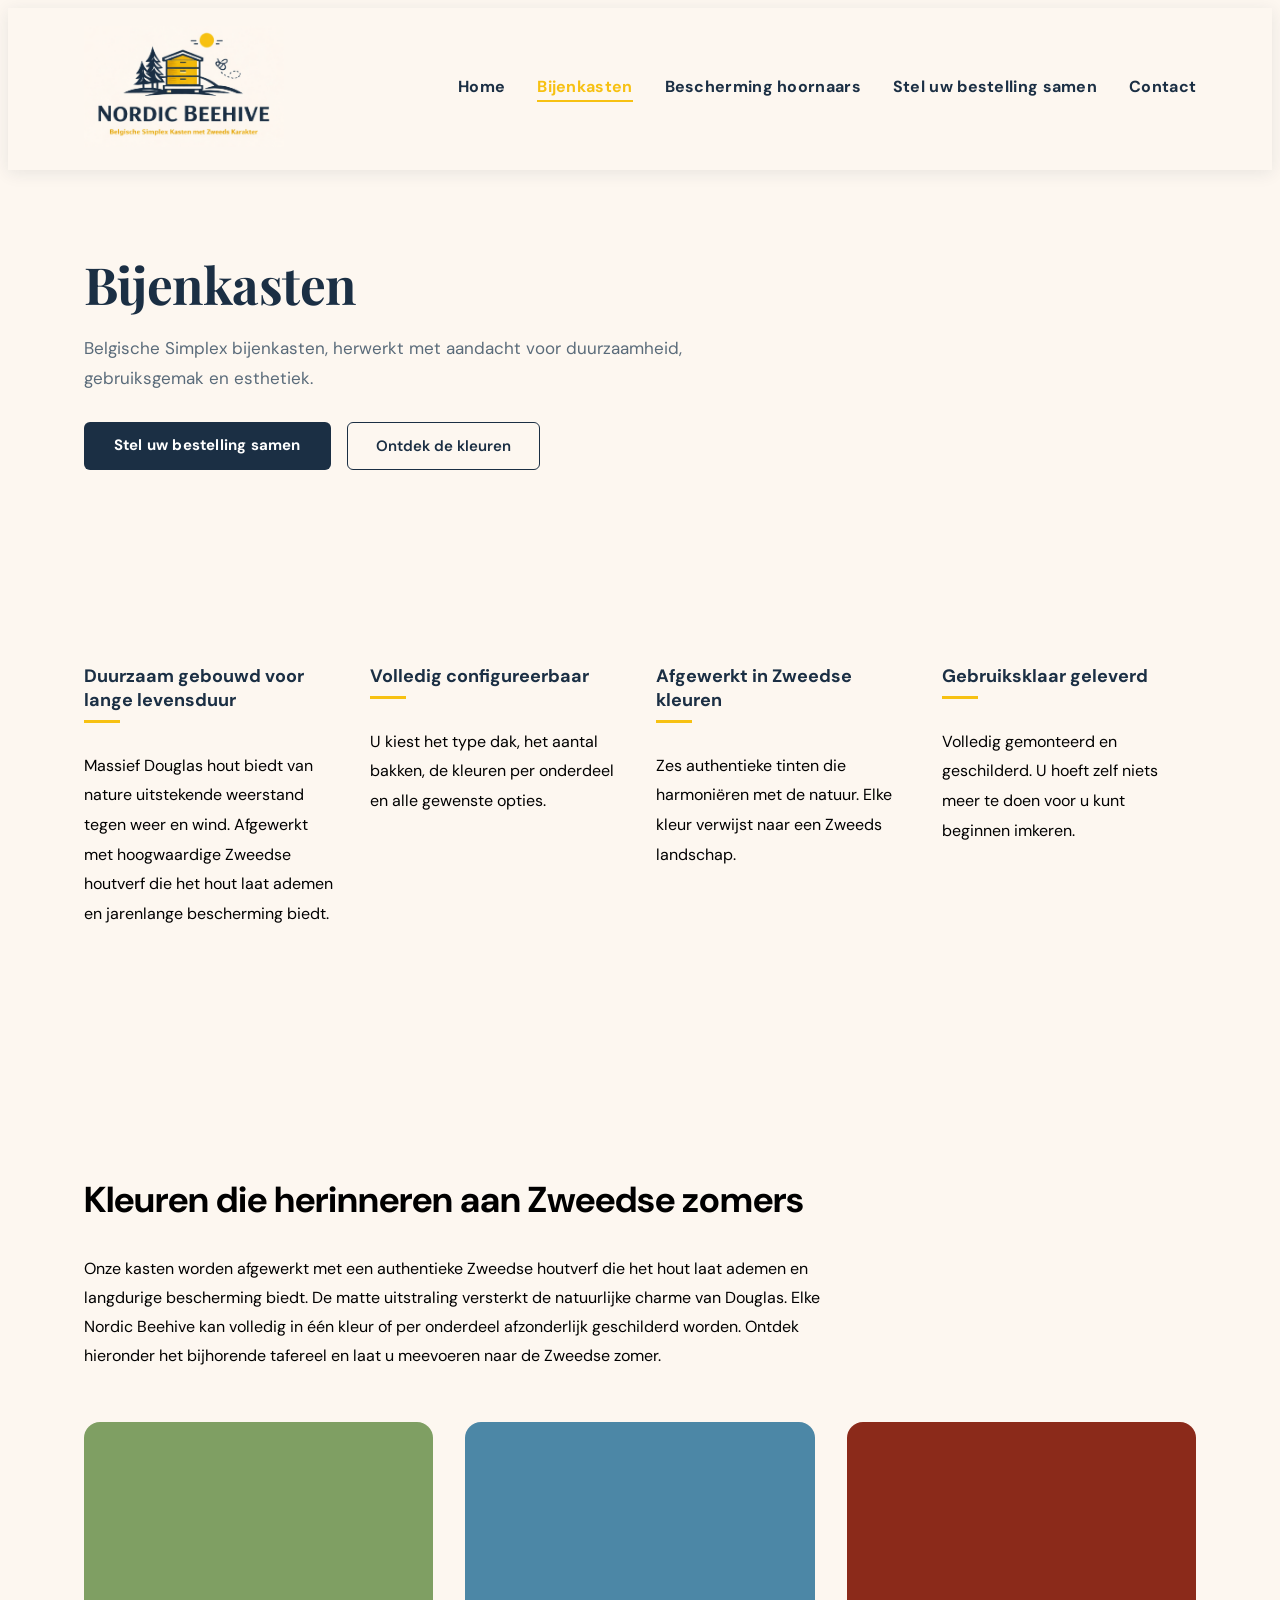
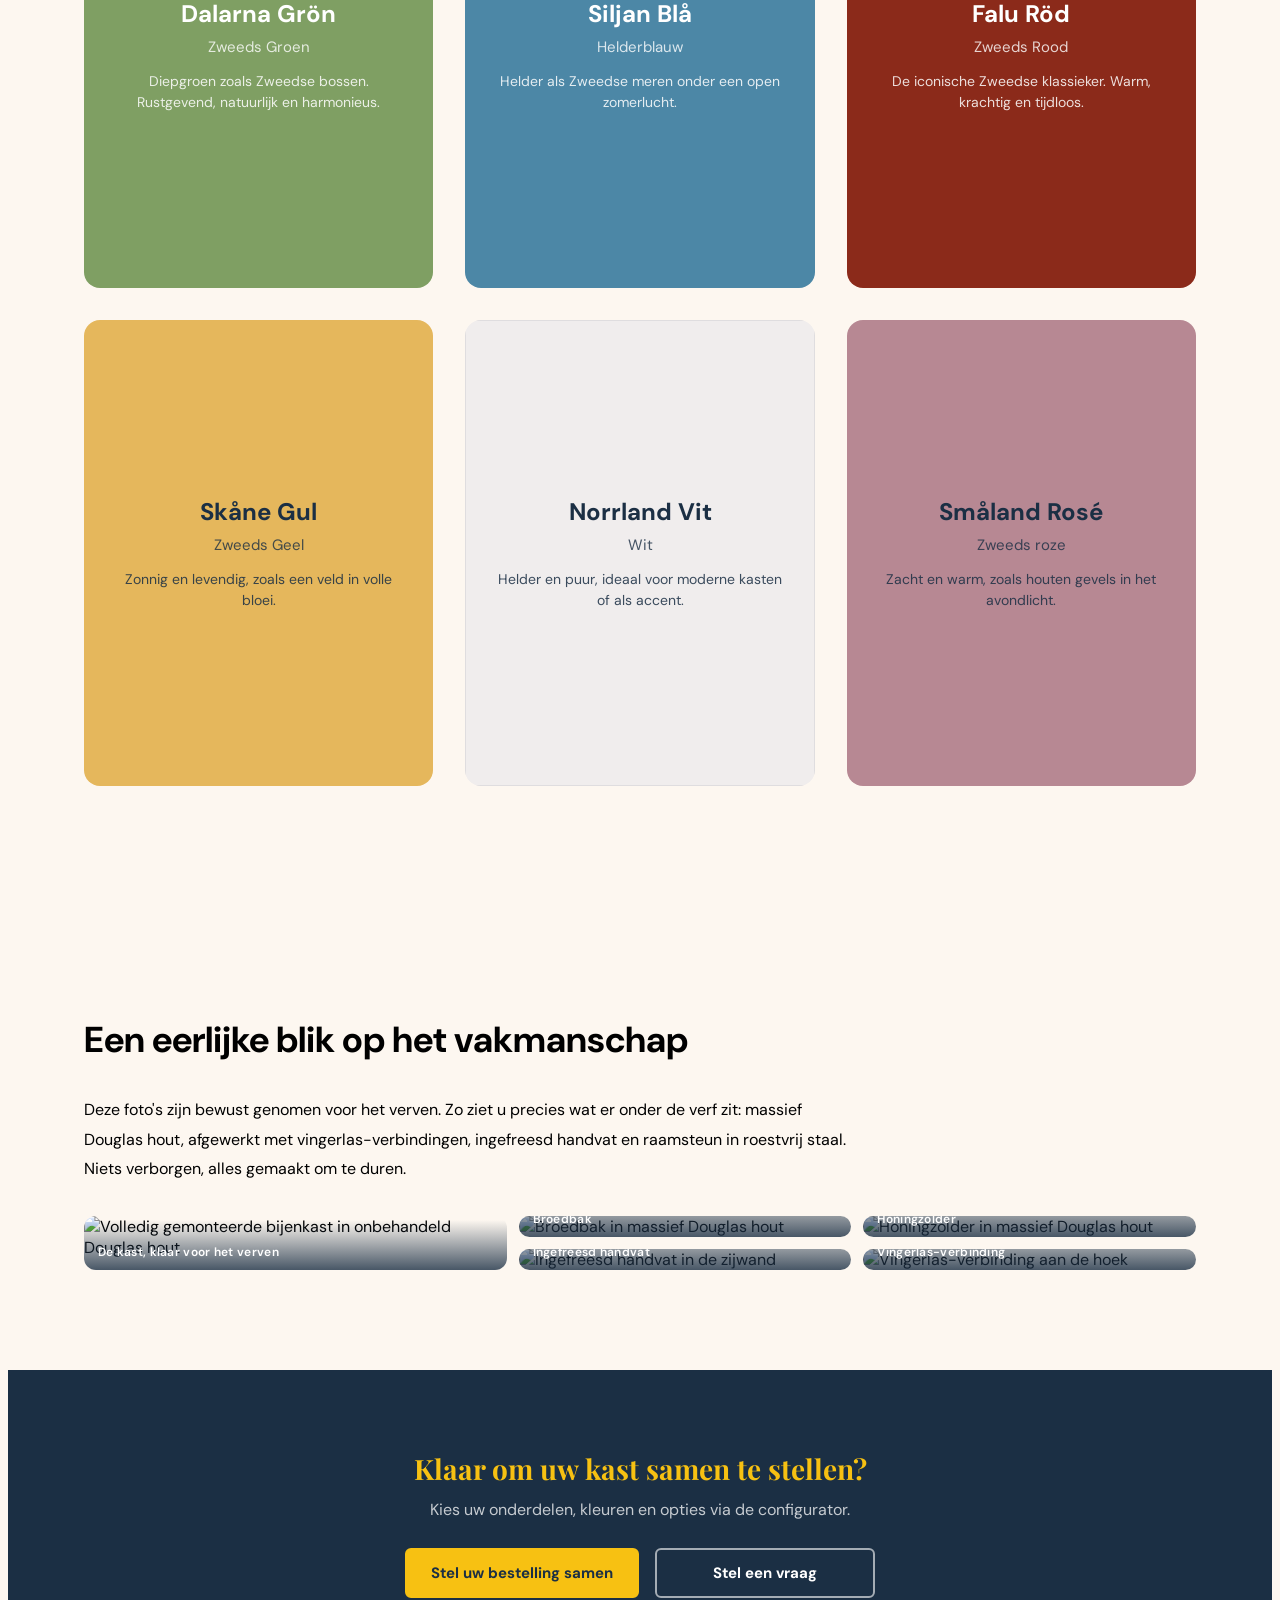
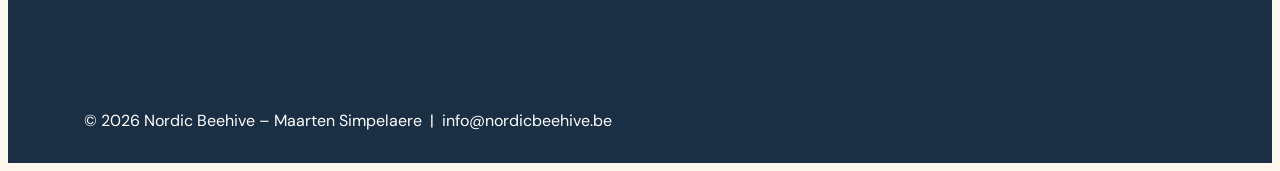
==== commit ad79f1fa: "Add files via upload" ====
--- a/bijenkasten.html
+++ b/bijenkasten.html
@@ -132,6 +132,93 @@
     </div>
 </section>
 
+<!-- VAKMANSCHAP -->
+<section class="section vakmanschap-section">
+    <div class="container">
+        <h2>Een eerlijke blik op het vakmanschap</h2>
+        <p class="kleuren-intro">
+            Deze foto's zijn bewust genomen voor het verven. Zo ziet u precies wat er onder de verf zit: massief Douglas hout, afgewerkt met vingerlas-verbindingen, ingefreesd handvat en raamsteun in roestvrij staal. Niets verborgen, alles gemaakt om te duren.
+        </p>
+        <div class="vakmanschap-grid">
+            <div class="vakmanschap-item vk-kast" onclick="openLightbox(0)">
+                <img src="images/Kast_onbehandeld_crop.jpeg" alt="Volledig gemonteerde bijenkast in onbehandeld Douglas hout">
+                <span class="vakmanschap-label">De kast, klaar voor het verven</span>
+            </div>
+            <div class="vakmanschap-rechts">
+                <div class="vakmanschap-item" onclick="openLightbox(1)">
+                    <img src="images/Broedbak_crop.jpeg" alt="Broedbak in massief Douglas hout">
+                    <span class="vakmanschap-label">Broedbak</span>
+                </div>
+                <div class="vakmanschap-item" onclick="openLightbox(2)">
+                    <img src="images/Honingzolder_crop.jpeg" alt="Honingzolder in massief Douglas hout">
+                    <span class="vakmanschap-label">Honingzolder</span>
+                </div>
+                <div class="vakmanschap-item" onclick="openLightbox(3)">
+                    <img src="images/Detail_handvat_crop.jpeg" alt="Ingefreesd handvat in de zijwand">
+                    <span class="vakmanschap-label">Ingefreesd handvat</span>
+                </div>
+                <div class="vakmanschap-item" onclick="openLightbox(4)">
+                    <img src="images/Detail_vingerlas_crop.jpeg" alt="Vingerlas-verbinding aan de hoek">
+                    <span class="vakmanschap-label">Vingerlas-verbinding</span>
+                </div>
+            </div>
+        </div>
+    </div>
+</section>
+
+<!-- LIGHTBOX -->
+<div id="lightbox" class="lightbox" onclick="sluitLightbox(event)">
+    <button class="lightbox-sluit" onclick="sluitLightbox()">&times;</button>
+    <button class="lightbox-pijl lightbox-links" onclick="event.stopPropagation(); navigeerLightbox(-1)">&#8249;</button>
+    <div class="lightbox-inhoud">
+        <img id="lightbox-img" src="" alt="">
+        <p id="lightbox-label"></p>
+    </div>
+    <button class="lightbox-pijl lightbox-rechts" onclick="event.stopPropagation(); navigeerLightbox(1)">&#8250;</button>
+</div>
+
+<script>
+var lbFotos = [
+    { src: "images/Kast_onbehandeld.jpeg", label: "De kast, klaar voor het verven" },
+    { src: "images/Broedbak.jpeg",         label: "Broedbak" },
+    { src: "images/Honingzolder.jpeg",     label: "Honingzolder" },
+    { src: "images/Detail_handvat.jpeg",   label: "Ingefreesd handvat" },
+    { src: "images/Detail_vingerlas.jpeg", label: "Vingerlas-verbinding" }
+];
+var lbHuidig = 0;
+
+function openLightbox(index) {
+    lbHuidig = index;
+    toonLightboxFoto();
+    document.getElementById("lightbox").classList.add("actief");
+    document.body.style.overflow = "hidden";
+}
+
+function sluitLightbox(e) {
+    if (e && e.target !== document.getElementById("lightbox")) return;
+    document.getElementById("lightbox").classList.remove("actief");
+    document.body.style.overflow = "";
+}
+
+function navigeerLightbox(richting) {
+    lbHuidig = (lbHuidig + richting + lbFotos.length) % lbFotos.length;
+    toonLightboxFoto();
+}
+
+function toonLightboxFoto() {
+    document.getElementById("lightbox-img").src   = lbFotos[lbHuidig].src;
+    document.getElementById("lightbox-label").textContent = lbFotos[lbHuidig].label;
+}
+
+document.addEventListener("keydown", function(e) {
+    var lb = document.getElementById("lightbox");
+    if (!lb.classList.contains("actief")) return;
+    if (e.key === "ArrowLeft")  navigeerLightbox(-1);
+    if (e.key === "ArrowRight") navigeerLightbox(1);
+    if (e.key === "Escape")     { lb.classList.remove("actief"); document.body.style.overflow = ""; }
+});
+</script>
+
 <!-- CTA (7) — beide knoppen met witte omranding conform homepage -->
 <section class="cta-section cta-single">
     <div class="container cta-single-inner">
--- a/style.css
+++ b/style.css
@@ -1949,3 +1949,164 @@
     font-size: 15px;
     line-height: 1.6;
 }
+
+/* ── Vakmanschap sectie ── */
+
+/* ── Vakmanschap sectie ── */
+.vakmanschap-section {
+    background: #FDF7F0;
+}
+
+.vakmanschap-grid {
+    display: flex;
+    gap: 12px;
+    margin-top: 32px;
+}
+
+.vk-kast {
+    flex: 0 0 38%;
+    border-radius: 12px;
+    overflow: hidden;
+    cursor: pointer;
+    position: relative;
+}
+
+.vk-kast img {
+    width: 100%;
+    height: 100%;
+    object-fit: cover;
+    display: block;
+    transition: transform 0.35s ease;
+}
+
+.vk-kast:hover img {
+    transform: scale(1.025);
+}
+
+.vakmanschap-rechts {
+    flex: 1;
+    display: grid;
+    grid-template-columns: 1fr 1fr;
+    gap: 12px;
+}
+
+.vakmanschap-item {
+    position: relative;
+    border-radius: 12px;
+    overflow: hidden;
+    cursor: pointer;
+}
+
+.vakmanschap-item img {
+    width: 100%;
+    height: 100%;
+    object-fit: cover;
+    display: block;
+    transition: transform 0.35s ease;
+}
+
+.vakmanschap-item:hover img {
+    transform: scale(1.025);
+}
+
+.vakmanschap-label {
+    position: absolute;
+    bottom: 0;
+    left: 0;
+    right: 0;
+    background: linear-gradient(to top, rgba(27,47,68,0.80) 0%, transparent 100%);
+    color: white;
+    font-size: 12px;
+    font-weight: 600;
+    letter-spacing: 0.3px;
+    padding: 24px 14px 10px;
+    pointer-events: none;
+}
+
+@media (max-width: 700px) {
+    .vakmanschap-grid {
+        flex-direction: column;
+    }
+    .vk-kast {
+        flex: 0 0 auto;
+    }
+    .vakmanschap-rechts {
+        grid-template-columns: 1fr 1fr;
+    }
+}
+
+/* ── Lightbox ── */
+.lightbox {
+    display: none;
+    position: fixed;
+    inset: 0;
+    background: rgba(10,18,28,0.93);
+    z-index: 9999;
+    align-items: center;
+    justify-content: center;
+}
+
+.lightbox.actief {
+    display: flex;
+}
+
+.lightbox-inhoud {
+    max-width: 90vw;
+    max-height: 90vh;
+    display: flex;
+    flex-direction: column;
+    align-items: center;
+    gap: 12px;
+}
+
+.lightbox-inhoud img {
+    max-width: 88vw;
+    max-height: 82vh;
+    object-fit: contain;
+    border-radius: 8px;
+    display: block;
+}
+
+.lightbox-inhoud p {
+    color: rgba(255,255,255,0.75);
+    font-size: 13px;
+    letter-spacing: 0.3px;
+    margin: 0;
+}
+
+.lightbox-sluit {
+    position: fixed;
+    top: 20px;
+    right: 28px;
+    background: none;
+    border: none;
+    color: white;
+    font-size: 36px;
+    cursor: pointer;
+    line-height: 1;
+    opacity: 0.8;
+    transition: opacity 0.2s;
+    z-index: 10000;
+}
+
+.lightbox-sluit:hover { opacity: 1; }
+
+.lightbox-pijl {
+    position: fixed;
+    top: 50%;
+    transform: translateY(-50%);
+    background: rgba(255,255,255,0.12);
+    border: none;
+    color: white;
+    font-size: 48px;
+    line-height: 1;
+    padding: 8px 18px;
+    cursor: pointer;
+    border-radius: 6px;
+    transition: background 0.2s;
+    z-index: 10000;
+}
+
+.lightbox-pijl:hover { background: rgba(255,255,255,0.25); }
+.lightbox-links  { left:  16px; }
+.lightbox-rechts { right: 16px; }
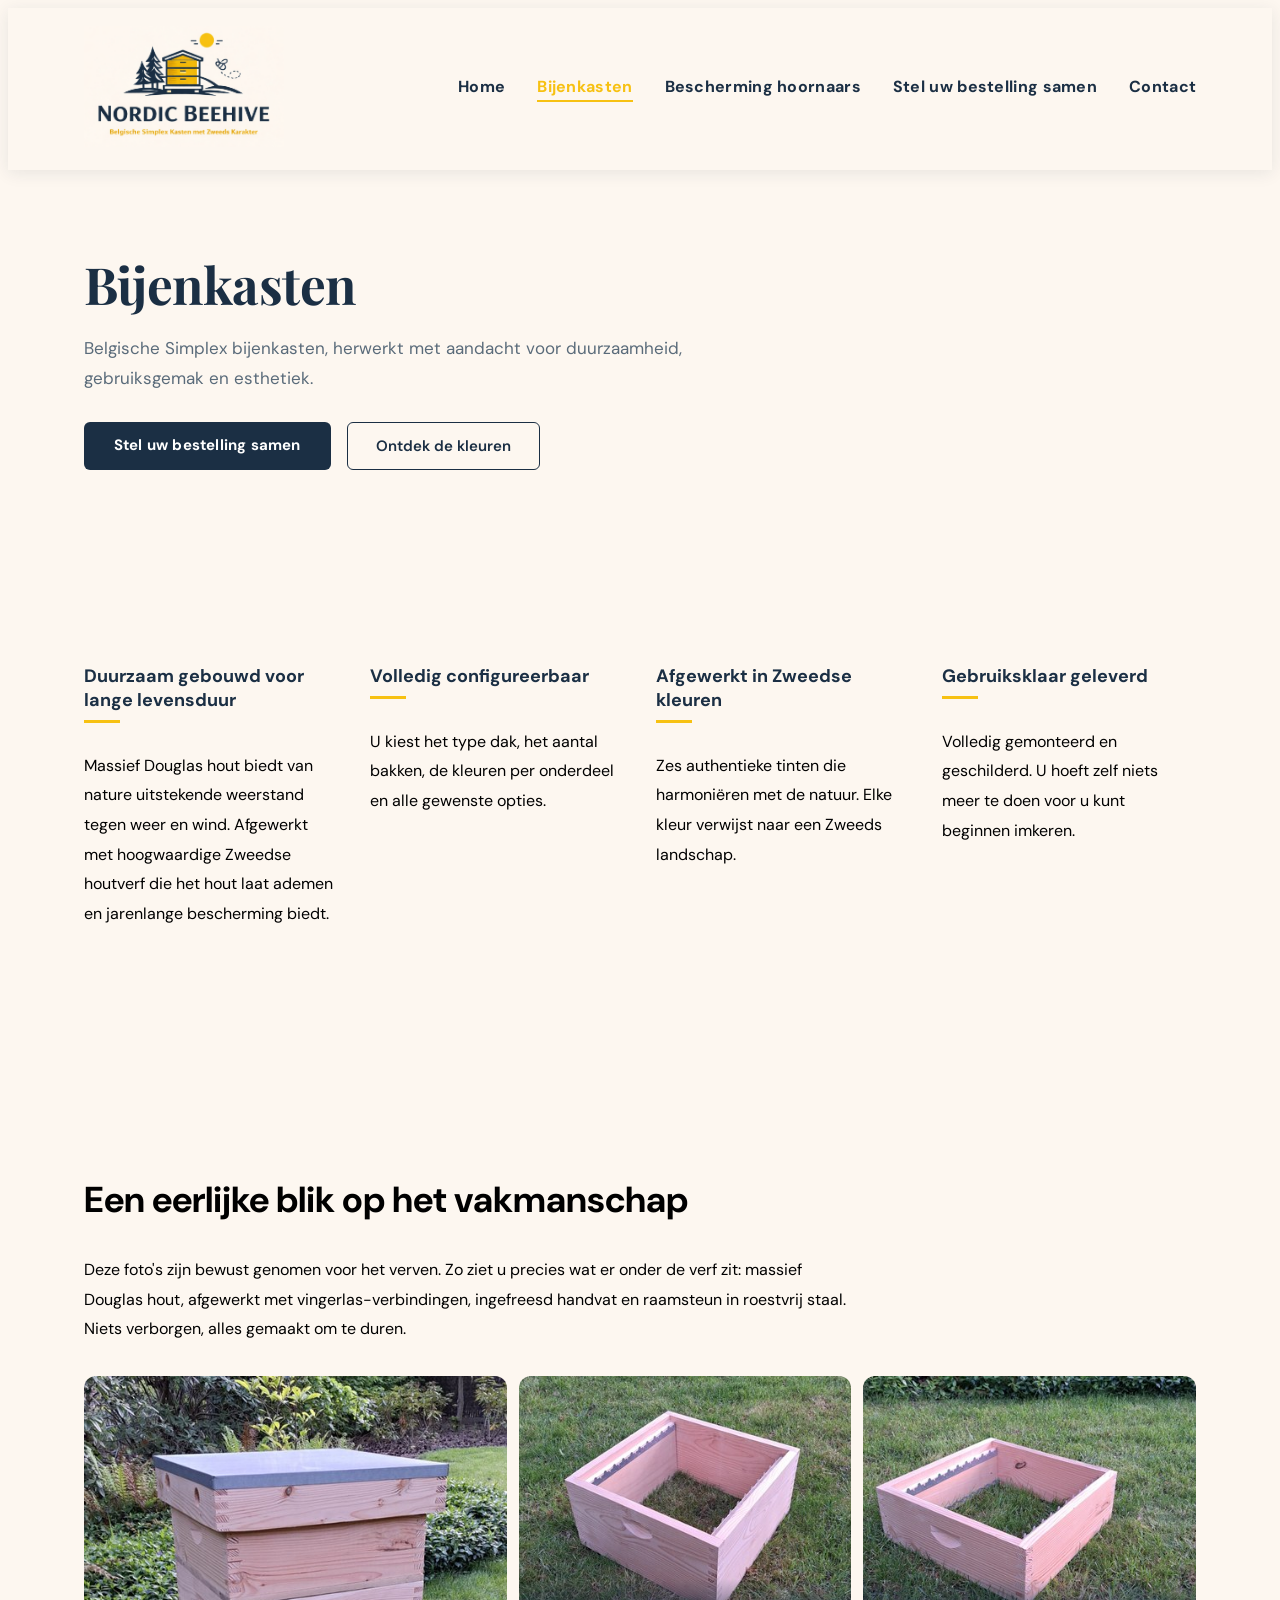
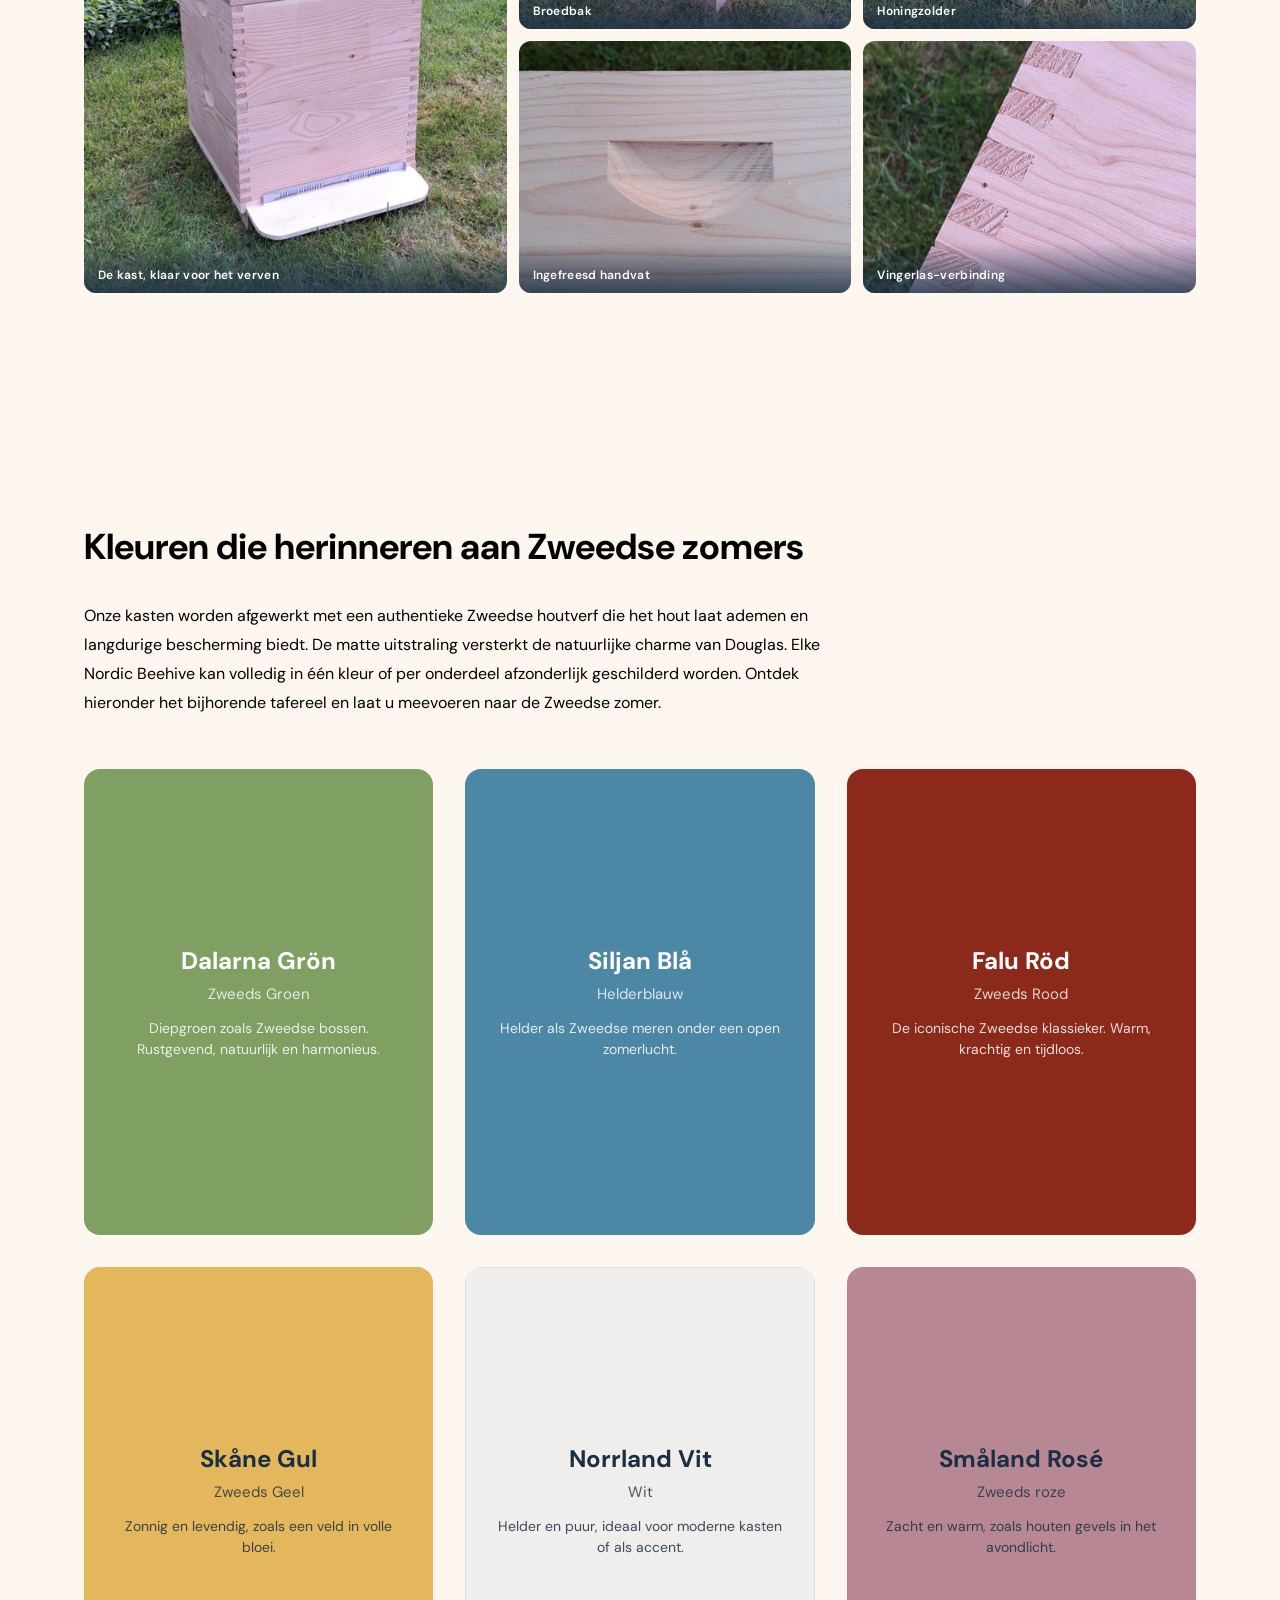
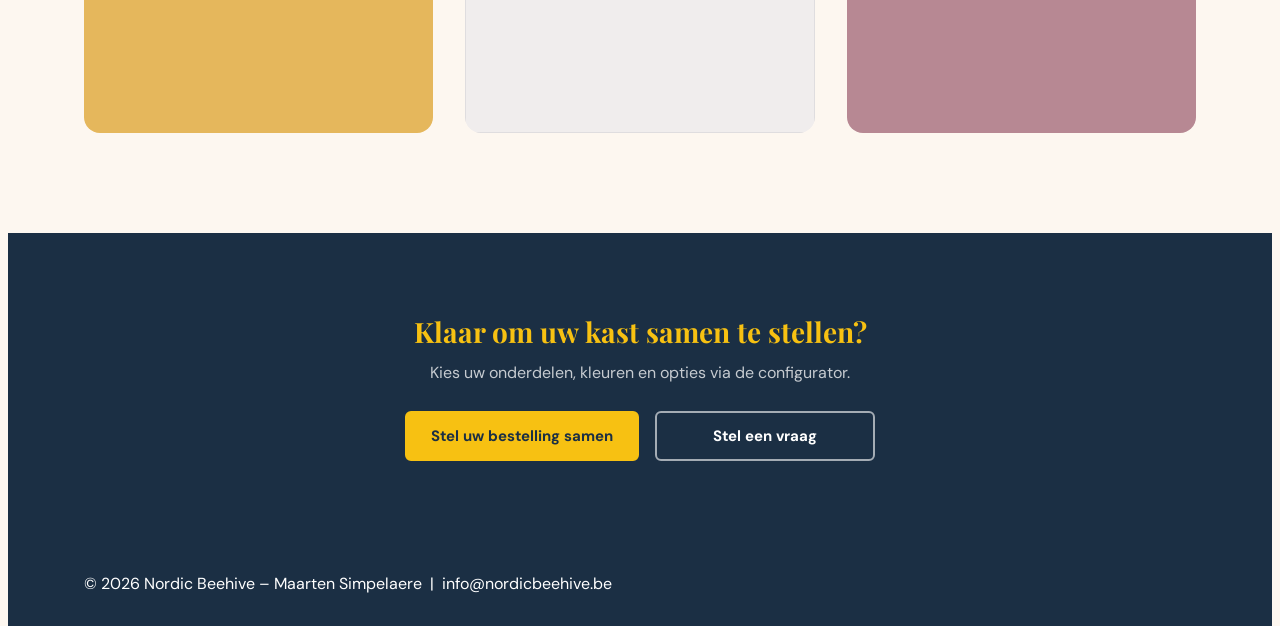
==== commit c4f05915: "Add files via upload" ====
--- a/bijenkasten.html
+++ b/bijenkasten.html
@@ -59,79 +59,6 @@
     </div>
 </section>
 
-<!-- KLEUREN -->
-<section id="kleuren" class="kleuren-section">
-    <div class="container">
-        <h2>Kleuren die herinneren aan Zweedse zomers</h2>
-        <p class="kleuren-intro">
-            Onze kasten worden afgewerkt met een authentieke Zweedse houtverf die het hout laat ademen en langdurige bescherming biedt. De matte uitstraling versterkt de natuurlijke charme van Douglas. Elke Nordic Beehive kan volledig in één kleur of per onderdeel afzonderlijk geschilderd worden. Ontdek hieronder het bijhorende tafereel en laat u meevoeren naar de Zweedse zomer.
-        </p>
-
-        <div class="kleuren-grid">
-            <div class="color-card">
-                <div class="color-hover">
-                    <div class="color-front groen">
-                        <h3>Dalarna Grön</h3>
-                        <span class="kleur-subtitel">Zweeds Groen</span>
-                        <p>Diepgroen zoals Zweedse bossen. Rustgevend, natuurlijk en harmonieus.</p>
-                    </div>
-                    <div class="color-back"><img src="images/Groen.png" alt="Zweeds bos tafereel"></div>
-                </div>
-            </div>
-            <div class="color-card">
-                <div class="color-hover">
-                    <div class="color-front blauw">
-                        <h3>Siljan Blå</h3>
-                        <span class="kleur-subtitel">Helderblauw</span>
-                        <p>Helder als Zweedse meren onder een open zomerlucht.</p>
-                    </div>
-                    <div class="color-back"><img src="images/Blauw.png" alt="Zweeds meer tafereel"></div>
-                </div>
-            </div>
-            <div class="color-card">
-                <div class="color-hover">
-                    <div class="color-front rood">
-                        <h3>Falu Röd</h3>
-                        <span class="kleur-subtitel">Zweeds Rood</span>
-                        <p>De iconische Zweedse klassieker. Warm, krachtig en tijdloos.</p>
-                    </div>
-                    <div class="color-back"><img src="images/Rood.png" alt="Zweeds rood huis tafereel"></div>
-                </div>
-            </div>
-            <div class="color-card">
-                <div class="color-hover">
-                    <div class="color-front geel">
-                        <h3>Skåne Gul</h3>
-                        <span class="kleur-subtitel">Zweeds Geel</span>
-                        <p>Zonnig en levendig, zoals een veld in volle bloei.</p>
-                    </div>
-                    <div class="color-back"><img src="images/Geel.png" alt="Zweeds geel lijnzaadveld"></div>
-                </div>
-            </div>
-            <div class="color-card">
-                <div class="color-hover">
-                    <div class="color-front wit">
-                        <h3>Norrland Vit</h3>
-                        <span class="kleur-subtitel">Wit</span>
-                        <p>Helder en puur, ideaal voor moderne kasten of als accent.</p>
-                    </div>
-                    <div class="color-back"><img src="images/Wit.png" alt="Witte imker in Zweeds bos"></div>
-                </div>
-            </div>
-            <div class="color-card">
-                <div class="color-hover">
-                    <div class="color-front roze">
-                        <h3>Småland Rosé</h3>
-                        <span class="kleur-subtitel">Zweeds roze</span>
-                        <p>Zacht en warm, zoals houten gevels in het avondlicht.</p>
-                    </div>
-                    <div class="color-back"><img src="images/Roze.png" alt="Zweeds roze avondlicht"></div>
-                </div>
-            </div>
-        </div>
-    </div>
-</section>
-
 <!-- VAKMANSCHAP -->
 <section class="section vakmanschap-section">
     <div class="container">
@@ -219,6 +146,79 @@
 });
 </script>
 
+<!-- KLEUREN -->
+<section id="kleuren" class="kleuren-section">
+    <div class="container">
+        <h2>Kleuren die herinneren aan Zweedse zomers</h2>
+        <p class="kleuren-intro">
+            Onze kasten worden afgewerkt met een authentieke Zweedse houtverf die het hout laat ademen en langdurige bescherming biedt. De matte uitstraling versterkt de natuurlijke charme van Douglas. Elke Nordic Beehive kan volledig in één kleur of per onderdeel afzonderlijk geschilderd worden. Ontdek hieronder het bijhorende tafereel en laat u meevoeren naar de Zweedse zomer.
+        </p>
+
+        <div class="kleuren-grid">
+            <div class="color-card">
+                <div class="color-hover">
+                    <div class="color-front groen">
+                        <h3>Dalarna Grön</h3>
+                        <span class="kleur-subtitel">Zweeds Groen</span>
+                        <p>Diepgroen zoals Zweedse bossen. Rustgevend, natuurlijk en harmonieus.</p>
+                    </div>
+                    <div class="color-back"><img src="images/Groen.png" alt="Zweeds bos tafereel"></div>
+                </div>
+            </div>
+            <div class="color-card">
+                <div class="color-hover">
+                    <div class="color-front blauw">
+                        <h3>Siljan Blå</h3>
+                        <span class="kleur-subtitel">Helderblauw</span>
+                        <p>Helder als Zweedse meren onder een open zomerlucht.</p>
+                    </div>
+                    <div class="color-back"><img src="images/Blauw.png" alt="Zweeds meer tafereel"></div>
+                </div>
+            </div>
+            <div class="color-card">
+                <div class="color-hover">
+                    <div class="color-front rood">
+                        <h3>Falu Röd</h3>
+                        <span class="kleur-subtitel">Zweeds Rood</span>
+                        <p>De iconische Zweedse klassieker. Warm, krachtig en tijdloos.</p>
+                    </div>
+                    <div class="color-back"><img src="images/Rood.png" alt="Zweeds rood huis tafereel"></div>
+                </div>
+            </div>
+            <div class="color-card">
+                <div class="color-hover">
+                    <div class="color-front geel">
+                        <h3>Skåne Gul</h3>
+                        <span class="kleur-subtitel">Zweeds Geel</span>
+                        <p>Zonnig en levendig, zoals een veld in volle bloei.</p>
+                    </div>
+                    <div class="color-back"><img src="images/Geel.png" alt="Zweeds geel lijnzaadveld"></div>
+                </div>
+            </div>
+            <div class="color-card">
+                <div class="color-hover">
+                    <div class="color-front wit">
+                        <h3>Norrland Vit</h3>
+                        <span class="kleur-subtitel">Wit</span>
+                        <p>Helder en puur, ideaal voor moderne kasten of als accent.</p>
+                    </div>
+                    <div class="color-back"><img src="images/Wit.png" alt="Witte imker in Zweeds bos"></div>
+                </div>
+            </div>
+            <div class="color-card">
+                <div class="color-hover">
+                    <div class="color-front roze">
+                        <h3>Småland Rosé</h3>
+                        <span class="kleur-subtitel">Zweeds roze</span>
+                        <p>Zacht en warm, zoals houten gevels in het avondlicht.</p>
+                    </div>
+                    <div class="color-back"><img src="images/Roze.png" alt="Zweeds roze avondlicht"></div>
+                </div>
+            </div>
+        </div>
+    </div>
+</section>
+
 <!-- CTA (7) — beide knoppen met witte omranding conform homepage -->
 <section class="cta-section cta-single">
     <div class="container cta-single-inner">
--- a/style-configurator-v2.css
+++ b/style-configurator-v2.css
@@ -0,0 +1,2265 @@
+/* ============================================
+   Nordic Beehive – V2 Styles
+   Laadt bovenop style.css
+   ============================================ */
+
+@import url('https://fonts.googleapis.com/css2?family=Playfair+Display:wght@400;600;700&family=DM+Sans:wght@300;400;500;600&display=swap');
+
+:root {
+    --nb-cream:   #FDF7F0;
+    --nb-navy:    #1B2F44;
+    --nb-gold:    #F7C112;
+    --nb-sand:    #E8DDD0;
+    --nb-shadow:  rgba(27, 47, 68, 0.08);
+    --nb-border:  rgba(27, 47, 68, 0.12);
+    --r-sm: 8px;
+    --r-md: 14px;
+    --r-lg: 22px;
+    --ease: 0.22s cubic-bezier(0.4, 0, 0.2, 1);
+}
+
+/* ── Global font ─────────────────────────────── */
+body {
+    font-family: 'DM Sans', Arial, sans-serif;
+    background: #FDF7F0;
+}
+
+/* Alle secties zelfde achtergrond */
+.hero, .section, .usp-section,
+.kleuren-section, .footer {
+    background: #FDF7F0;
+}
+
+/* Factuurvelden verbergen bij "info"-formulier */
+.formulier-info #factuurGroup,
+.formulier-info #btwBlok {
+    display: none !important;
+}
+.formulier-info #straatGroup,
+.formulier-info #postcodeGroup,
+.formulier-info #gemeenteGroup {
+    display: none !important;
+}
+
+/* Scroll-offset: titel komt net onder de sticky header */
+#verhaal, #kleuren, #realisaties {
+    scroll-margin-top: 80px;
+}
+
+/* ══════════════════════════════════════════════
+   HEADER
+══════════════════════════════════════════════ */
+
+.site-logo {
+    width: 200px !important;
+    height: auto;
+}
+
+.site-header {
+    position: sticky !important;
+    top: 0 !important;
+    z-index: 1000 !important;
+    background: #FDF7F0 !important;
+    box-shadow: 0 3px 16px rgba(27,47,68,0.09) !important;
+    padding: 0 !important;
+}
+
+.header-inner {
+    display: flex !important;
+    justify-content: space-between !important;
+    align-items: center !important;
+    padding: 18px 0 !important;
+    /* meer witruimte links/rechts via container */
+}
+
+/* container iets smaller voor meer lucht */
+.container {
+    width: 88%;
+    max-width: 1140px;
+    margin: auto;
+}
+
+.site-header nav {
+    display: flex !important;
+    flex-direction: row !important;
+    align-items: center !important;
+    gap: 0 !important;
+}
+
+.site-header nav a.nav-link {
+    display: inline-block !important;
+    margin-left: 32px !important;
+    text-decoration: none !important;
+    color: #1B2F44 !important;
+    font-weight: 700 !important;
+    font-size: 16px !important;
+    letter-spacing: 0.3px !important;
+    transition: color 0.2s ease !important;
+    padding-bottom: 3px !important;
+    border-bottom: 2px solid transparent !important;
+}
+
+.site-header nav a.nav-link:hover {
+    color: #F7C112 !important;
+}
+
+.site-header nav a.nav-link.active {
+    color: #F7C112 !important;
+    border-bottom-color: #F7C112 !important;
+}
+
+/* ══════════════════════════════════════════════
+   HOMEPAGE — algemene spacing
+══════════════════════════════════════════════ */
+
+.section, .usp-section, .kleuren-section {
+    padding: 100px 0;
+}
+
+.section p,
+.usp-item p {
+    line-height: 1.85;
+    margin-bottom: 18px;
+    font-size: 16px;
+}
+
+.section h2,
+.usp-section h2,
+.kleuren-section h2 {
+    margin-bottom: 32px;
+    font-size: clamp(24px, 3vw, 36px);
+}
+
+/* ── Knoppen — auto breedte tenzij overschreven ── */
+
+.btn-primary {
+    display: inline-block !important;
+    width: auto !important;
+    padding: 13px 30px !important;
+    font-size: 15px !important;
+    font-family: 'DM Sans', Arial, sans-serif !important;
+    font-weight: 700 !important;
+    background: #1B2F44 !important;
+    color: white !important;
+    border: none !important;
+    border-radius: 6px !important;
+    cursor: pointer !important;
+    transition: all 0.2s ease !important;
+    text-align: center !important;
+    text-decoration: none !important;
+    box-sizing: border-box !important;
+    letter-spacing: 0.2px !important;
+}
+
+.btn-primary:hover {
+    background: #F7C112 !important;
+    color: #1B2F44 !important;
+}
+
+.btn-outline {
+    display: inline-block !important;
+    width: auto !important;
+    padding: 12px 28px !important;
+    font-size: 15px !important;
+    font-family: 'DM Sans', Arial, sans-serif !important;
+    font-weight: 600 !important;
+    background: white !important;
+    color: #1B2F44 !important;
+    border: 1.5px solid #1B2F44 !important;
+    border-radius: 6px !important;
+    cursor: pointer !important;
+    transition: all 0.2s ease !important;
+    text-decoration: none !important;
+}
+
+.btn-outline:hover { background: #f1f1f1 !important; }
+
+/* Actieblok en formulier mogen breder */
+#actieBlok .btn-primary,
+#actieBlok .btn-outline,
+#formulierBlok .btn-primary {
+    display: block !important;
+    width: 100% !important;
+    max-width: 320px !important;
+}
+
+/* ══════════════════════════════════════════════
+   KLEUREN-GRID — 3 kolommen, 2 rijen
+══════════════════════════════════════════════ */
+
+.kleuren-intro {
+    margin: 0 0 52px 0;
+    line-height: 1.8;
+    max-width: 780px;
+    font-size: 16px;
+}
+
+.kleuren-grid {
+    display: grid;
+    grid-template-columns: repeat(3, 1fr);
+    gap: 32px;
+    justify-items: stretch;
+}
+
+@media (max-width: 860px) {
+    .kleuren-grid { grid-template-columns: repeat(2, 1fr); }
+}
+
+@media (max-width: 540px) {
+    .kleuren-grid { grid-template-columns: 1fr; }
+}
+
+.color-card {
+    width: 100%;
+    aspect-ratio: 3 / 4;
+    position: relative;
+    max-width: none;        /* overschrijf origineel max-width */
+}
+
+.color-hover {
+    position: relative;
+    width: 100%;
+    height: 100%;
+    overflow: hidden;
+    border-radius: 16px;
+    cursor: pointer;
+}
+
+/* Voorzijde — kleur via class */
+.color-front {
+    position: absolute;
+    inset: 0;
+    padding: 36px 28px;
+    display: flex;
+    flex-direction: column;
+    justify-content: center;
+    align-items: center;
+    text-align: center;
+    transition: opacity 0.4s ease;
+    z-index: 2;
+}
+
+.color-front h3 {
+    font-size: 24px;
+    font-weight: 700;
+    margin: 0 0 8px 0;
+}
+
+.kleur-subtitel {
+    display: block;
+    font-size: 15px;
+    opacity: 0.8;
+    margin: 0 0 14px 0;
+}
+
+.color-front p {
+    font-size: 14px;
+    opacity: 0.85;
+    margin: 0;
+    line-height: 1.5;
+}
+
+/* Achtergrondkleuren per tegel */
+.color-front.groen { background: #7F9F63; color: white; }
+.color-front.blauw { background: #4C87A6; color: white; }
+.color-front.rood  { background: #8B2A1A; color: white; }
+.color-front.geel  { background: #E5B75C; color: #1B2F44; }
+.color-front.wit   { background: #F0EDED; color: #1B2F44; border: 1px solid rgba(27,47,68,0.08); }
+.color-front.roze  { background: #B78893; color: #1B2F44; }
+
+/* Achterzijde — foto */
+.color-back {
+    position: absolute;
+    inset: 0;
+    opacity: 0;
+    transition: opacity 0.4s ease;
+}
+
+.color-back img {
+    width: 100%;
+    height: 100%;
+    object-fit: cover;
+    display: block;
+    transition: transform 0.6s ease;
+}
+
+.color-hover:hover .color-back      { opacity: 1; }
+.color-hover:hover .color-front     { opacity: 0; }
+.color-hover:hover .color-back img  { transform: scale(1.05); }
+
+/* USP grid */
+.usp-grid {
+    display: grid;
+    grid-template-columns: repeat(2, 1fr);
+    gap: 32px;
+    margin-top: 16px;
+}
+
+.usp-item h3 {
+    color: #1B2F44;
+    font-weight: 700;
+    margin-bottom: 12px;
+    font-size: 18px;
+    position: relative;
+    display: inline-block;
+}
+
+.usp-item h3::after {
+    content: "";
+    display: block;
+    width: 36px;
+    height: 3px;
+    background: #F7C112;
+    margin-top: 8px;
+}
+
+/* feature list */
+.feature-list li {
+    margin: 10px 0;
+    font-size: 16px;
+    line-height: 1.6;
+}
+
+/* ══════════════════════════════════════════════
+   CONFIGURATOR PAGINA
+══════════════════════════════════════════════ */
+
+.configurator-page-wrapper {
+    max-width: 1300px;
+    margin: 0 auto;
+    padding: 60px 40px 100px;
+}
+
+.configurator-page-wrapper h1 {
+    font-family: 'Playfair Display', Georgia, serif;
+    font-size: clamp(28px, 3.5vw, 44px);
+    font-weight: 700;
+    color: #1B2F44;
+    margin: 0 0 6px 0;
+    letter-spacing: -0.5px;
+}
+
+.page-subtitle {
+    font-size: 15px;
+    color: #6B7D8E;
+    margin: 0 0 48px 0;
+}
+
+/* Two-column layout */
+.config-layout {
+    display: grid;
+    grid-template-columns: 1fr 400px;
+    gap: 36px;
+    align-items: start;
+}
+
+@media (max-width: 960px) {
+    .config-layout { grid-template-columns: 1fr; }
+    .config-right  { position: static; }
+}
+
+/* ── Panels ── */
+.config-panel {
+    background: white;
+    border-radius: var(--r-lg);
+    padding: 32px;
+    box-shadow: 0 2px 20px var(--nb-shadow);
+    border: 1px solid var(--nb-border);
+}
+
+.config-panel + .config-panel { margin-top: 20px; }
+
+.panel-title {
+    font-family: 'Playfair Display', Georgia, serif;
+    font-size: 17px;
+    font-weight: 600;
+    color: #1B2F44;
+    margin: 0 0 22px 0;
+    padding-bottom: 14px;
+    border-bottom: 2px solid var(--nb-sand);
+    display: flex;
+    align-items: center;
+    gap: 10px;
+}
+
+.step-badge {
+    display: inline-flex;
+    align-items: center;
+    justify-content: center;
+    width: 24px;
+    height: 24px;
+    background: #1B2F44;
+    color: white;
+    border-radius: 50%;
+    font-size: 11px;
+    font-weight: 700;
+    font-family: 'DM Sans', sans-serif;
+    flex-shrink: 0;
+}
+
+/* Labels in config panels */
+.config-panel label,
+.field-group label {
+    display: block !important;
+    font-size: 12px !important;
+    font-weight: 700 !important;
+    color: #4A5968 !important;
+    letter-spacing: 0.6px !important;
+    text-transform: uppercase !important;
+    margin-top: 0 !important;
+    margin-bottom: 7px !important;
+}
+
+.field-group { margin-bottom: 18px; }
+
+/* Selects */
+.config-panel select {
+    width: 100%;
+    padding: 10px 36px 10px 12px;
+    font-size: 14px;
+    font-family: 'DM Sans', Arial, sans-serif;
+    color: #1B2F44;
+    background-color: #FDF7F0;
+    background-image: url("data:image/svg+xml,%3Csvg xmlns='http://www.w3.org/2000/svg' width='14' height='14' viewBox='0 0 24 24' fill='none' stroke='%231B2F44' stroke-width='2.5'%3E%3Cpolyline points='6 9 12 15 18 9'/%3E%3C/svg%3E");
+    background-repeat: no-repeat;
+    background-position: right 11px center;
+    border: 1.5px solid rgba(27, 47, 68, 0.15);
+    border-radius: var(--r-sm);
+    -webkit-appearance: none;
+    appearance: none;
+    cursor: pointer;
+    transition: border-color var(--ease), box-shadow var(--ease);
+}
+
+.config-panel select:focus {
+    outline: none;
+    border-color: #1B2F44;
+    box-shadow: 0 0 0 3px rgba(27, 47, 68, 0.08);
+}
+
+/* Add buttons */
+.add-buttons {
+    display: grid;
+    grid-template-columns: repeat(3, 1fr);
+    gap: 10px;
+    margin-bottom: 4px;
+}
+
+.add-btn {
+    display: flex;
+    flex-direction: column;
+    align-items: center;
+    gap: 5px;
+    padding: 13px 8px;
+    background: #FDF7F0;
+    border: 1.5px dashed rgba(27, 47, 68, 0.22);
+    border-radius: var(--r-md);
+    color: #1B2F44;
+    font-size: 11px;
+    font-weight: 700;
+    font-family: 'DM Sans', Arial, sans-serif;
+    cursor: pointer;
+    transition: all var(--ease);
+    letter-spacing: 0.4px;
+    text-transform: uppercase;
+    width: 100%;
+}
+
+.add-btn .add-icon { font-size: 18px; line-height: 1; }
+
+.add-btn:hover {
+    background: #1B2F44;
+    color: white;
+    border-style: solid;
+    border-color: #1B2F44;
+    transform: translateY(-2px);
+    box-shadow: 0 6px 14px rgba(27, 47, 68, 0.18);
+}
+
+/* Stack list */
+#stackList {
+    list-style: none;
+    padding: 0;
+    margin: 14px 0 0 0;
+    display: flex;
+    flex-direction: column;
+    gap: 7px;
+}
+
+#stackList li {
+    display: flex;
+    align-items: center;
+    gap: 10px;
+    padding: 9px 12px;
+    background: #FDF7F0;
+    border-radius: var(--r-sm);
+    border: 1px solid rgba(27, 47, 68, 0.1);
+    font-size: 13px;
+    font-weight: 600;
+    color: #1B2F44;
+    animation: slideIn 0.18s ease;
+    margin: 0;
+}
+
+@keyframes slideIn {
+    from { opacity: 0; transform: translateY(-5px); }
+    to   { opacity: 1; transform: translateY(0); }
+}
+
+#stackList li select {
+    width: auto !important;
+    min-width: 100px;
+    padding: 4px 28px 4px 8px !important;
+    font-size: 12px !important;
+    border-radius: var(--r-sm) !important;
+    background-color: white !important;
+    margin: 0 !important;
+    text-transform: none !important;
+    letter-spacing: 0 !important;
+    font-weight: 400 !important;
+}
+
+#stackList li button {
+    background: none !important;
+    border: none !important;
+    color: #C0392B !important;
+    font-size: 15px !important;
+    cursor: pointer !important;
+    padding: 3px 5px !important;
+    border-radius: var(--r-sm) !important;
+    transition: background var(--ease) !important;
+    line-height: 1 !important;
+    width: auto !important;
+}
+
+#stackList li button:hover {
+    background: rgba(192, 57, 43, 0.1) !important;
+}
+
+/* Options grid */
+.options-grid {
+    display: grid;
+    grid-template-columns: 1fr 1fr;
+    gap: 0 16px;
+}
+
+.field-divider {
+    height: 1px;
+    background: #E8DDD0;
+    margin: 20px 0;
+}
+
+/* ── Rechterkolom sticky ── */
+.config-right {
+    position: sticky;
+    top: 108px;
+}
+
+.preview-card {
+    background: white;
+    border-radius: var(--r-lg);
+    padding: 24px 20px;
+    box-shadow: 0 2px 20px var(--nb-shadow);
+    border: 1px solid var(--nb-border);
+}
+
+.preview-title {
+    font-family: 'DM Sans', Arial, sans-serif;
+    font-size: 15px;
+    font-weight: 600;
+    color: #4A5968;
+    margin: 0 0 14px 0;
+    text-align: center;
+    opacity: 1;
+    letter-spacing: 0.3px;
+}
+
+/* Visual container */
+.visual-container {
+    margin: 0;
+    padding: 8px 0 0 0;
+    border: none;
+    min-height: 80px;
+    display: flex;
+    align-items: flex-end;
+    justify-content: center;
+    overflow: hidden;
+    position: relative;
+}
+
+#visualiser {
+    zoom: 0.38;
+    margin: 0 auto;
+    display: block;
+    flex-shrink: 0;
+}
+
+/* ── Prijsblok ── */
+.price-block {
+    margin-top: 22px;
+    padding: 16px 18px;
+    background: #1B2F44;
+    border-radius: var(--r-md);
+    color: white;
+    text-align: center;
+}
+
+.price-label {
+    font-size: 10px;
+    letter-spacing: 1.4px;
+    text-transform: uppercase;
+    opacity: 0.6;
+    margin-bottom: 6px;
+    font-family: 'DM Sans', sans-serif;
+}
+
+/* € en bedrag: zelfde grootte, naast elkaar */
+.price-amount {
+    display: flex;
+    align-items: center;
+    justify-content: center;
+    gap: 2px;
+    font-family: 'Playfair Display', Georgia, serif;
+    font-weight: 700;
+    line-height: 1;
+}
+
+.price-amount .currency,
+.price-amount #prijs {
+    font-size: 40px;
+    font-weight: 700;
+    line-height: 1;
+    letter-spacing: -1px;
+}
+
+.price-note {
+    font-size: 10px;
+    opacity: 0.45;
+    margin-top: 6px;
+    font-family: 'DM Sans', sans-serif;
+}
+
+/* Toevoegen-knop */
+#addToOrder {
+    display: block !important;
+    width: 100% !important;
+    margin: 12px 0 0 0 !important;
+    padding: 13px !important;
+    font-size: 14px !important;
+    font-family: 'DM Sans', Arial, sans-serif !important;
+    font-weight: 700 !important;
+    background: #F7C112 !important;
+    color: #1B2F44 !important;
+    border: none !important;
+    border-radius: var(--r-md) !important;
+    cursor: pointer !important;
+    transition: all var(--ease) !important;
+    text-align: center !important;
+}
+
+#addToOrder:hover {
+    background: #e5b300 !important;
+    transform: translateY(-1px) !important;
+    box-shadow: 0 5px 14px rgba(247, 193, 18, 0.3) !important;
+}
+
+/* ══════════════════════════════════════════════
+   BESTELLINGSOVERZICHT
+══════════════════════════════════════════════ */
+
+.bestelling-section { margin-top: 56px; }
+
+h3.overzicht-titel {
+    font-family: 'Playfair Display', Georgia, serif;
+    font-size: 26px;
+    font-weight: 700;
+    color: #1B2F44;
+    margin: 0 0 22px 0;
+}
+
+.bestel-kaart {
+    display: flex;
+    gap: 18px;
+    padding: 18px;
+    margin-bottom: 12px;
+    background: white;
+    border-radius: var(--r-md);
+    border: 1px solid var(--nb-border);
+    box-shadow: 0 2px 10px var(--nb-shadow);
+}
+
+/* Snapshot preview */
+.bestel-visual {
+    width: 100px;
+    height: 140px;
+    flex-shrink: 0;
+    display: flex;
+    justify-content: center;
+    align-items: center;
+    background: #FDF7F0;
+    border-radius: var(--r-sm);
+    overflow: hidden;
+    padding: 6px;
+    box-sizing: border-box;
+}
+
+.bestel-visual img {
+    max-width: 100%;
+    max-height: 128px;
+    width: auto;
+    height: auto;
+    object-fit: contain;
+    display: block;
+}
+
+.bestel-info {
+    flex: 1;
+    display: flex;
+    flex-direction: column;
+    gap: 3px;
+}
+
+.bestel-info b {
+    font-family: 'Playfair Display', Georgia, serif;
+    font-size: 15px;
+    color: #1B2F44;
+}
+
+.bestel-beschrijving {
+    color: #7A8A98;
+    font-size: 12px;
+}
+
+.bestel-controls {
+    display: flex !important;
+    align-items: center !important;
+    gap: 10px !important;
+    margin: 8px 0 4px !important;
+    font-weight: 700 !important;
+    font-size: 14px !important;
+    color: #1B2F44 !important;
+}
+
+.bestel-controls button {
+    width: 28px !important;
+    height: 28px !important;
+    border-radius: 50% !important;
+    border: 1.5px solid rgba(27,47,68,0.18) !important;
+    background: #FDF7F0 !important;
+    font-size: 15px !important;
+    cursor: pointer !important;
+    display: flex !important;
+    align-items: center !important;
+    justify-content: center !important;
+    transition: all var(--ease) !important;
+    font-family: 'DM Sans', sans-serif !important;
+    padding: 0 !important;
+    color: #1B2F44 !important;
+    line-height: 1 !important;
+}
+
+.bestel-controls button:hover {
+    background: #1B2F44 !important;
+    color: white !important;
+    border-color: #1B2F44 !important;
+}
+
+.bestel-prijs {
+    font-weight: 700 !important;
+    font-size: 17px !important;
+    color: #1B2F44 !important;
+}
+
+/* Verwijder-knop: klein en subtiel */
+.bestel-info .verwijder-btn {
+    background: none !important;
+    border: none !important;
+    color: #C0392B !important;
+    font-size: 12px !important;
+    cursor: pointer !important;
+    padding: 0 !important;
+    font-family: 'DM Sans', sans-serif !important;
+    text-decoration: underline !important;
+    text-align: left !important;
+    width: auto !important;
+    display: inline !important;
+    margin-top: 4px !important;
+    font-weight: 400 !important;
+}
+
+#bestellingTotaal {
+    font-family: 'Playfair Display', Georgia, serif;
+    font-size: 22px;
+    font-weight: 700;
+    color: #1B2F44;
+    margin-top: 16px;
+    padding: 16px 0;
+    border-top: 2px solid #E8DDD0;
+}
+
+/* Actieblok */
+#actieBlok {
+    margin-top: 26px;
+    display: grid;
+    grid-template-columns: 1fr 1fr;
+    gap: 18px;
+}
+
+@media (max-width: 700px) {
+    #actieBlok { grid-template-columns: 1fr; }
+}
+
+.actie-primaire,
+.actie-secundaire {
+    background: white;
+    border-radius: var(--r-md);
+    padding: 22px;
+    border: 1px solid var(--nb-border);
+}
+
+.actie-tekst {
+    font-size: 12px;
+    color: #7A8A98;
+    margin-top: 10px;
+    line-height: 1.6;
+}
+
+/* ── Formulier ── */
+#formulierBlok {
+    margin-top: 36px;
+    background: white;
+    border-radius: var(--r-lg);
+    padding: 32px;
+    border: 1px solid var(--nb-border);
+    box-shadow: 0 2px 20px var(--nb-shadow);
+}
+
+#formulierTitel {
+    font-family: 'Playfair Display', Georgia, serif;
+    font-size: 22px;
+    font-weight: 700;
+    color: #1B2F44;
+    margin: 0 0 22px 0;
+}
+
+.form-grid {
+    display: grid;
+    grid-template-columns: 1fr 1fr;
+    gap: 0 20px;
+}
+
+@media (max-width: 640px) {
+    .form-grid { grid-template-columns: 1fr; }
+}
+
+.form-group {
+    margin-bottom: 15px;
+    display: block;
+}
+
+.form-group label {
+    display: block !important;
+    font-size: 12px !important;
+    font-weight: 700 !important;
+    letter-spacing: 0.6px !important;
+    text-transform: uppercase !important;
+    color: #4A5968 !important;
+    margin-bottom: 6px !important;
+    margin-top: 0 !important;
+}
+
+.form-group input,
+.form-group textarea {
+    width: 100%;
+    padding: 10px 12px;
+    font-size: 14px;
+    font-family: 'DM Sans', Arial, sans-serif;
+    color: #1B2F44;
+    background: #FDF7F0;
+    border: 1.5px solid rgba(27, 47, 68, 0.15);
+    border-radius: var(--r-sm);
+    box-sizing: border-box;
+    transition: border-color var(--ease), box-shadow var(--ease);
+}
+
+.form-group input:focus,
+.form-group textarea:focus {
+    outline: none;
+    border-color: #1B2F44;
+    box-shadow: 0 0 0 3px rgba(27, 47, 68, 0.07);
+}
+
+.form-group textarea {
+    resize: vertical;
+    min-height: 80px;
+}
+
+.factuur-group {
+    display: flex !important;
+    align-items: center !important;
+    gap: 10px !important;
+    margin-bottom: 12px !important;
+}
+
+.factuur-group label {
+    display: flex !important;
+    align-items: center !important;
+    gap: 8px !important;
+    font-weight: 600 !important;
+    text-transform: none !important;
+    letter-spacing: 0 !important;
+    font-size: 14px !important;
+    color: #1B2F44 !important;
+    cursor: pointer !important;
+    margin: 0 !important;
+}
+
+.factuur-group input[type="checkbox"] {
+    width: 17px !important;
+    height: 17px !important;
+    cursor: pointer !important;
+    accent-color: #1B2F44 !important;
+    margin: 0 !important;
+    padding: 0 !important;
+    border: none !important;
+    background: transparent !important;
+    box-shadow: none !important;
+}
+/* ═══════════════════════════════════════════════
+   Nordic Beehive – Extra stijlen nieuwe pagina's
+   Voeg toe aan style-configurator-v2.css
+═══════════════════════════════════════════════ */
+
+/* ── Page intro (alle pagina's behalve home) ── */
+
+.page-intro {
+    padding: 80px 0 60px;
+    background: #FDF7F0;
+}
+
+.page-intro h1 {
+    font-family: 'Playfair Display', Georgia, serif;
+    font-size: clamp(32px, 4vw, 52px);
+    font-weight: 700;
+    color: #1B2F44;
+    margin: 0 0 16px 0;
+    letter-spacing: -0.5px;
+}
+
+.page-intro-sub {
+    font-size: 17px;
+    color: #5A6B7A;
+    max-width: 680px;
+    line-height: 1.75;
+    margin: 0;
+}
+
+/* ── Hero CTA's naast elkaar ── */
+
+.hero-ctas {
+    display: flex;
+    gap: 16px;
+    justify-content: center;
+    flex-wrap: wrap;
+    margin-top: 32px;
+}
+
+.btn-outline-hero {
+    display: inline-block;
+    padding: 13px 28px;
+    font-size: 15px;
+    font-family: 'DM Sans', Arial, sans-serif;
+    font-weight: 600;
+    background: transparent;
+    color: #1B2F44;
+    border: 1.5px solid #1B2F44;
+    border-radius: 6px;
+    cursor: pointer;
+    transition: all 0.2s ease;
+    text-decoration: none;
+}
+
+.btn-outline-hero:hover {
+    background: rgba(27,47,68,0.07);
+}
+
+/* ── Section alt: lichte achtergrond voor afwisseling ── */
+
+.section-alt {
+    background: #F4EDE3;
+}
+
+/* ── Verhaal tekst ── */
+
+.verhaal-tekst {
+    max-width: 760px;
+}
+
+.verhaal-tekst p {
+    margin-bottom: 20px;
+    line-height: 1.85;
+    font-size: 16px;
+}
+
+/* ── USP grid varianten ── */
+
+.usp-grid-3 {
+    grid-template-columns: repeat(3, 1fr) !important;
+}
+
+.usp-grid-4 {
+    grid-template-columns: repeat(4, 1fr) !important;
+}
+
+@media (max-width: 1000px) {
+    .usp-grid-3,
+    .usp-grid-4 {
+        grid-template-columns: repeat(2, 1fr) !important;
+    }
+}
+
+@media (max-width: 580px) {
+    .usp-grid-3,
+    .usp-grid-4 {
+        grid-template-columns: 1fr !important;
+    }
+}
+
+/* ── Realisaties intro ── */
+
+.realisaties-intro {
+    font-size: 16px;
+    line-height: 1.75;
+    max-width: 640px;
+    color: #5A6B7A;
+}
+
+/* ── Afsluitende CTA sectie ── */
+
+.cta-section {
+    background: #1B2F44;
+    padding: 80px 0;
+}
+
+.cta-grid {
+    display: grid;
+    grid-template-columns: repeat(3, 1fr);
+    gap: 40px;
+}
+
+@media (max-width: 860px) {
+    .cta-grid { grid-template-columns: 1fr; }
+}
+
+.cta-blok {
+    color: white;
+}
+
+.cta-blok h3 {
+    font-family: 'Playfair Display', Georgia, serif;
+    font-size: 20px;
+    font-weight: 700;
+    margin: 0 0 10px 0;
+    color: #F7C112;
+}
+
+.cta-blok p {
+    font-size: 15px;
+    line-height: 1.65;
+    opacity: 0.8;
+    margin: 0 0 20px 0;
+}
+
+/* Knoppen in donker cta-blok */
+.cta-blok .btn-primary {
+    background: #F7C112 !important;
+    color: #1B2F44 !important;
+}
+
+.cta-blok .btn-primary:hover {
+    background: white !important;
+    color: #1B2F44 !important;
+}
+
+.cta-blok .btn-outline {
+    background: transparent !important;
+    color: white !important;
+    border-color: rgba(255,255,255,0.5) !important;
+}
+
+.cta-blok .btn-outline:hover {
+    background: rgba(255,255,255,0.1) !important;
+    border-color: white !important;
+}
+
+.cta-single {
+    text-align: center;
+}
+
+.cta-single h2 {
+    font-family: 'Playfair Display', Georgia, serif;
+    font-size: 28px;
+    color: #F7C112;
+    margin: 0 0 12px 0;
+}
+
+.cta-single p {
+    color: rgba(255,255,255,0.75);
+    font-size: 16px;
+    margin: 0 0 28px 0;
+}
+
+/* ── Oplossingen (hoornaars) ── */
+
+.oplossing-blok {
+    margin-bottom: 0;
+    padding: 48px 0;
+}
+
+.oplossing-blok:first-of-type {
+    padding-top: 0;
+}
+
+.oplossing-header {
+    display: flex;
+    align-items: baseline;
+    gap: 20px;
+    margin-bottom: 24px;
+    flex-wrap: wrap;
+}
+
+.oplossing-header h3 {
+    font-family: 'Playfair Display', Georgia, serif;
+    font-size: 26px;
+    font-weight: 700;
+    color: #1B2F44;
+    margin: 0;
+}
+
+.oplossing-tag {
+    font-size: 13px;
+    font-weight: 600;
+    color: #F7C112;
+    background: #1B2F44;
+    padding: 4px 12px;
+    border-radius: 20px;
+    white-space: nowrap;
+    letter-spacing: 0.3px;
+}
+
+.oplossing-tekst p {
+    font-size: 16px;
+    line-height: 1.8;
+    margin-bottom: 16px;
+    max-width: 760px;
+    color: #3A4A5A;
+}
+
+.oplossing-specs {
+    margin-top: 24px;
+    background: #F4EDE3;
+    border-radius: 10px;
+    padding: 20px 24px;
+    display: inline-block;
+    min-width: 280px;
+}
+
+.oplossing-specs h4 {
+    font-size: 13px;
+    font-weight: 700;
+    letter-spacing: 0.6px;
+    text-transform: uppercase;
+    color: #4A5968;
+    margin: 0 0 12px 0;
+}
+
+.oplossing-specs ul {
+    margin: 0;
+    padding-left: 18px;
+}
+
+.oplossing-specs li {
+    font-size: 14px;
+    color: #1B2F44;
+    margin-bottom: 6px;
+    line-height: 1.5;
+}
+
+.oplossing-divider {
+    height: 1px;
+    background: #E8DDD0;
+}
+
+/* ── Contact pagina ── */
+
+.contact-layout {
+    display: grid;
+    grid-template-columns: 1fr 380px;
+    gap: 60px;
+    align-items: start;
+}
+
+@media (max-width: 860px) {
+    .contact-layout { grid-template-columns: 1fr; }
+}
+
+.contact-form-blok h2,
+.contact-info-blok h2 {
+    font-family: 'Playfair Display', Georgia, serif;
+    font-size: 24px;
+    font-weight: 700;
+    color: #1B2F44;
+    margin: 0 0 24px 0;
+}
+
+.contact-gegevens {
+    background: #F4EDE3;
+    border-radius: 10px;
+    padding: 20px 24px;
+    margin-bottom: 20px;
+}
+
+.contact-gegevens p {
+    margin: 0 0 6px 0;
+    font-size: 15px;
+    line-height: 1.6;
+    color: #1B2F44;
+}
+
+.contact-gegevens a {
+    color: #1B2F44;
+    text-decoration: underline;
+}
+
+.contact-note {
+    font-size: 14px;
+    line-height: 1.7;
+    color: #5A6B7A;
+    margin: 0;
+}
+
+/* ── FAQ ── */
+
+.faq-grid {
+    display: grid;
+    grid-template-columns: repeat(2, 1fr);
+    gap: 32px 48px;
+    margin-top: 8px;
+}
+
+@media (max-width: 720px) {
+    .faq-grid { grid-template-columns: 1fr; }
+}
+
+.faq-item h4 {
+    font-size: 15px;
+    font-weight: 700;
+    color: #1B2F44;
+    margin: 0 0 8px 0;
+    line-height: 1.4;
+}
+
+.faq-item p {
+    font-size: 14px;
+    line-height: 1.75;
+    color: #4A5968;
+    margin: 0;
+}
+
+/* ═══════════════════════════════════════════════
+   UPDATE — extra stijlen bij revisie 2
+═══════════════════════════════════════════════ */
+
+/* Hero als page-intro maar met extra padding */
+.page-intro-hero {
+    padding: 100px 0 80px;
+}
+
+/* Intro CTA knoppen (bijenkasten, hoornaars) */
+.intro-ctas {
+    display: flex;
+    gap: 16px;
+    flex-wrap: wrap;
+    margin-top: 28px;
+}
+
+/* CTA knoppen in donkere sectie — vaste breedte zodat ze mooi uitlijnen */
+.btn-cta {
+    display: inline-block;
+    min-width: 220px;
+    padding: 13px 24px;
+    font-size: 15px;
+    font-family: 'DM Sans', Arial, sans-serif;
+    font-weight: 700;
+    border-radius: 6px;
+    cursor: pointer;
+    transition: all 0.2s ease;
+    text-align: center;
+    text-decoration: none;
+    box-sizing: border-box;
+}
+
+.btn-cta-primary {
+    background: #F7C112;
+    color: #1B2F44;
+    border: 2px solid #F7C112;
+}
+
+.btn-cta-primary:hover {
+    background: white;
+    color: #1B2F44;
+    border-color: white;
+}
+
+.btn-cta-outline {
+    background: transparent;
+    color: white;
+    border: 2px solid rgba(255,255,255,0.6);
+}
+
+.btn-cta-outline:hover {
+    background: rgba(255,255,255,0.12);
+    border-color: white;
+}
+
+/* CTA single: gecentreerd blok */
+.cta-single-inner {
+    text-align: center;
+}
+
+.cta-knoppen {
+    display: flex;
+    gap: 16px;
+    justify-content: center;
+    flex-wrap: wrap;
+    margin-top: 24px;
+}
+
+/* Voordeel-tag onder oplossingstitel (10) */
+.oplossing-voordeel {
+    font-size: 14px;
+    font-weight: 700;
+    color: #F7C112;
+    background: #1B2F44;
+    display: inline-block;
+    padding: 4px 14px;
+    border-radius: 20px;
+    margin: 0 0 20px 0;
+    letter-spacing: 0.3px;
+}
+
+/* Oplossing-header: enkel titel, geen flex-rij meer */
+.oplossing-header {
+    display: block;
+    margin-bottom: 8px;
+}
+
+/* verhaal-tekst hyperlinks */
+.verhaal-tekst a {
+    color: #1B2F44;
+    text-decoration: underline;
+    text-underline-offset: 3px;
+}
+
+.verhaal-tekst a:hover {
+    color: #F7C112;
+}
+
+/* ── Hero CTA links uitgelijnd (1) ── */
+.hero-ctas-left {
+    justify-content: flex-start;
+}
+
+/* ── CTA blok: flexbox kolom zodat knop altijd onderaan uitlijnt (3) ── */
+.cta-grid .cta-blok {
+    display: flex;
+    flex-direction: column;
+}
+
+.cta-grid .cta-blok p {
+    flex: 1;
+    /* tekst neemt beschikbare ruimte in, knop zakt naar onder */
+}
+
+.cta-grid .cta-blok .btn-cta {
+    margin-top: auto;
+    align-self: flex-start;
+}
+
+/* ═══════════════════════════════════════════════
+   UPDATE — tabs en AH-configurator
+═══════════════════════════════════════════════ */
+
+/* Tab navigatie */
+.config-tabs {
+    display: flex;
+    gap: 8px;
+    margin-bottom: 36px;
+    border-bottom: 2px solid #E8DDD0;
+    padding-bottom: 0;
+}
+
+.config-tab {
+    display: flex;
+    align-items: center;
+    gap: 10px;
+    padding: 14px 24px;
+    background: none;
+    border: none;
+    border-bottom: 3px solid transparent;
+    margin-bottom: -2px;
+    font-family: 'DM Sans', Arial, sans-serif;
+    font-size: 15px;
+    font-weight: 600;
+    color: #6B7D8E;
+    cursor: pointer;
+    transition: all 0.2s ease;
+}
+
+.config-tab:hover {
+    color: #1B2F44;
+}
+
+.config-tab.active {
+    color: #1B2F44;
+    border-bottom-color: #F7C112;
+}
+
+.tab-nr {
+    display: inline-flex;
+    align-items: center;
+    justify-content: center;
+    width: 22px;
+    height: 22px;
+    background: #E8DDD0;
+    border-radius: 50%;
+    font-size: 11px;
+    font-weight: 700;
+    color: #1B2F44;
+    transition: background 0.2s ease;
+}
+
+.config-tab.active .tab-nr {
+    background: #1B2F44;
+    color: white;
+}
+
+/* Tab panelen */
+.tab-paneel { display: none; }
+.tab-paneel-active { display: block; }
+
+/* AH configurator */
+.ah-configurator {
+    max-width: 860px;
+}
+
+.ah-intro {
+    margin-bottom: 40px;
+}
+
+.ah-intro h2 {
+    font-family: 'Playfair Display', Georgia, serif;
+    font-size: 26px;
+    font-weight: 700;
+    color: #1B2F44;
+    margin: 0 0 12px 0;
+}
+
+.ah-intro p {
+    font-size: 15px;
+    color: #5A6B7A;
+    line-height: 1.7;
+    margin: 0;
+}
+
+.ah-product {
+    padding: 36px 0;
+}
+
+.ah-product:first-of-type {
+    padding-top: 0;
+}
+
+.ah-product-header {
+    margin-bottom: 8px;
+}
+
+.ah-product-header h3 {
+    font-family: 'Playfair Display', Georgia, serif;
+    font-size: 22px;
+    font-weight: 700;
+    color: #1B2F44;
+    margin: 0 0 8px 0;
+}
+
+.ah-product-beschrijving {
+    font-size: 14px;
+    color: #5A6B7A;
+    line-height: 1.65;
+    margin: 0 0 20px 0;
+    max-width: 640px;
+}
+
+.ah-sub-opties {
+    margin-top: 16px;
+    padding: 20px;
+    background: #FDF7F0;
+    border-radius: 12px;
+    border: 1px solid #E8DDD0;
+}
+
+.ah-divider {
+    height: 1px;
+    background: #E8DDD0;
+}
+
+.ah-info-blok {
+    margin-top: 40px;
+    padding: 20px 24px;
+    background: #F4EDE3;
+    border-radius: 10px;
+    border-left: 4px solid #F7C112;
+}
+
+.ah-info-blok p {
+    font-size: 14px;
+    color: #4A5968;
+    line-height: 1.65;
+    margin: 0 0 8px 0;
+}
+
+.ah-meer-link {
+    font-size: 14px;
+    font-weight: 600;
+    color: #1B2F44;
+    text-decoration: underline;
+    text-underline-offset: 3px;
+}
+
+.ah-meer-link:hover {
+    color: #F7C112;
+}
+
+/* Input velden in AH sectie */
+.config-input {
+    width: 100%;
+    padding: 10px 12px;
+    font-size: 14px;
+    font-family: 'DM Sans', Arial, sans-serif;
+    color: #1B2F44;
+    background: white;
+    border: 1.5px solid rgba(27, 47, 68, 0.15);
+    border-radius: 8px;
+    box-sizing: border-box;
+    transition: border-color 0.2s ease;
+}
+
+.config-input:focus {
+    outline: none;
+    border-color: #1B2F44;
+    box-shadow: 0 0 0 3px rgba(27, 47, 68, 0.07);
+}
+
+.config-textarea {
+    width: 100%;
+    padding: 10px 12px;
+    font-size: 14px;
+    font-family: 'DM Sans', Arial, sans-serif;
+    color: #1B2F44;
+    background: white;
+    border: 1.5px solid rgba(27, 47, 68, 0.15);
+    border-radius: 8px;
+    box-sizing: border-box;
+    resize: vertical;
+    min-height: 80px;
+    transition: border-color 0.2s ease;
+}
+
+.config-textarea:focus {
+    outline: none;
+    border-color: #1B2F44;
+    box-shadow: 0 0 0 3px rgba(27, 47, 68, 0.07);
+}
+
+/* ═══════════════════════════════════════════════
+   UPDATE — footer, subtitle, AH layout
+═══════════════════════════════════════════════ */
+
+/* (3) Footer volledig doorlopen, witte tekst */
+.footer {
+    background: #1B2F44 !important;
+    color: white !important;
+    padding: 32px 0 !important;
+    margin: 0 !important;
+    width: 100% !important;
+}
+
+.footer .container {
+    color: white !important;
+}
+
+/* (3) Page-subtitle op configurator in witte tint */
+.configurator-page-wrapper .page-subtitle {
+    color: #6B8099;
+}
+
+/* (6) AH configurator layout: panels naast elkaar zoals config-left */
+.config-ah-layout {
+    max-width: 860px;
+    display: flex;
+    flex-direction: column;
+    gap: 20px;
+}
+
+.ah-config-panel .ah-product-beschrijving {
+    font-size: 14px;
+    color: #5A6B7A;
+    line-height: 1.65;
+    margin: 0 0 8px 0;
+}
+
+.ah-config-panel .oplossing-voordeel {
+    margin-bottom: 20px;
+}
+
+/* ah-sub-opties: zelfde kleur als config-panel achtergrond */
+.ah-sub-opties {
+    margin-top: 14px;
+    padding: 20px;
+    background: #FDF7F0;
+    border-radius: 12px;
+    border: 1px solid #E8DDD0;
+}
+
+/* Links in AH beschrijvingen */
+.ah-config-panel a {
+    color: #1B2F44;
+    text-decoration: underline;
+    text-underline-offset: 2px;
+}
+
+.ah-config-panel a:hover {
+    color: #F7C112;
+}
+
+/* ═══════════════════════════════════════════════
+   UPDATE — AH configurator stijlen, range, sticky fix
+═══════════════════════════════════════════════ */
+
+/* (1) Sticky top verhoogd zodat preview-card altijd volledig zichtbaar */
+.config-right {
+    position: sticky !important;
+    top: 112px !important;
+}
+
+/* AH toevoegen-knop: breed zoals add-btn maar geel */
+.add-btn-ah {
+    grid-column: 1 / -1;
+    background: #F7C112 !important;
+    color: #1B2F44 !important;
+    border-style: solid !important;
+    border-color: #F7C112 !important;
+    font-size: 12px !important;
+    letter-spacing: 0.8px !important;
+}
+
+.add-btn-ah:hover {
+    background: #e5b300 !important;
+    border-color: #e5b300 !important;
+    color: #1B2F44 !important;
+    box-shadow: 0 4px 12px rgba(247,193,18,0.35) !important;
+}
+
+/* AH product beschrijving in panels */
+.ah-product-beschrijving {
+    font-size: 14px;
+    color: #5A6B7A;
+    line-height: 1.6;
+    margin: 0 0 16px 0;
+    max-width: 680px;
+}
+
+.ah-product-beschrijving a {
+    color: #1B2F44;
+    text-decoration: underline;
+}
+
+/* Range slider styling */
+input[type="range"] {
+    width: 100%;
+    height: 6px;
+    border-radius: 3px;
+    background: #E8DDD0;
+    outline: none;
+    cursor: pointer;
+    -webkit-appearance: none;
+    appearance: none;
+    margin: 8px 0 4px;
+    padding: 0;
+    border: none;
+    box-shadow: none;
+}
+
+input[type="range"]::-webkit-slider-thumb {
+    -webkit-appearance: none;
+    width: 20px;
+    height: 20px;
+    border-radius: 50%;
+    background: #1B2F44;
+    cursor: pointer;
+    transition: background 0.15s ease;
+}
+
+input[type="range"]::-webkit-slider-thumb:hover {
+    background: #F7C112;
+}
+
+input[type="range"]::-moz-range-thumb {
+    width: 20px;
+    height: 20px;
+    border-radius: 50%;
+    background: #1B2F44;
+    cursor: pointer;
+    border: none;
+}
+
+.range-val {
+    font-size: 15px;
+    font-weight: 700;
+    color: #1B2F44;
+    font-family: 'Playfair Display', Georgia, serif;
+}
+
+/* AH preview card (rechterkolom van AH tab) */
+.ah-preview-placeholder {
+    padding: 24px 20px;
+}
+
+.ah-preview-tekst {
+    font-size: 13px;
+    color: #6B7D8E;
+    line-height: 1.6;
+    margin: 0 0 16px 0;
+    text-align: center;
+}
+
+.ah-preview-lijst {
+    display: flex;
+    flex-direction: column;
+    gap: 8px;
+    margin-top: 8px;
+}
+
+.ah-preview-item {
+    display: flex;
+    justify-content: space-between;
+    align-items: center;
+    padding: 8px 12px;
+    background: #FDF7F0;
+    border-radius: 8px;
+    border: 1px solid #E8DDD0;
+}
+
+.ah-preview-naam {
+    font-size: 13px;
+    font-weight: 600;
+    color: #1B2F44;
+}
+
+/* AH bestel-kaart in overzicht */
+.ah-bestel-kaart .bestel-visual {
+    background: #1B2F44;
+    display: flex;
+    align-items: center;
+    justify-content: center;
+}
+
+.ah-icoon-tekst {
+    font-size: 18px;
+    font-weight: 700;
+    color: #F7C112;
+    font-family: 'Playfair Display', Georgia, serif;
+}
+
+/* Bestel-beschrijving iets kleiner voor opties */
+.bestel-beschrijving {
+    font-size: 12px !important;
+    line-height: 1.5 !important;
+}
+
+/* ═══════════════════════════════════════════════
+   UPDATE — AH toevoegen-rij, knopbreedte, selectieveval
+═══════════════════════════════════════════════ */
+
+/* (1) Toevoegen-knop breedte = één kolom van options-grid */
+.ah-toevoegen-rij {
+    margin-top: 20px;
+    display: flex;
+}
+
+.add-btn-ah {
+    /* Niet full-width: past in één kolom van de grid */
+    width: auto !important;
+    min-width: 0 !important;
+    flex: 0 0 auto;
+    padding: 13px 20px !important;
+    font-size: 11px !important;
+}
+
+/* (2) Geen .add-buttons wrapper meer in AH — knop staat onderaan */
+/* .add-buttons in AH-panelen worden niet meer gebruikt */
+
+/* Range label met ingesloten waarde */
+.field-group label {
+    display: block !important;
+}
+
+/* (3) AH bestelcontrols analoog aan kastcontrols */
+.ah-bestel-kaart .bestel-controls {
+    margin: 8px 0 4px !important;
+}
+
+/* ── Kolommen-label naast lengte ── */
+.range-kolommen {
+    font-size: 12px;
+    font-weight: 600;
+    color: #F7C112;
+    background: #1B2F44;
+    padding: 2px 8px;
+    border-radius: 10px;
+    margin-left: 4px;
+    font-family: 'DM Sans', Arial, sans-serif;
+    letter-spacing: 0.2px;
+}
+
+/* AH-tab: geen rechterkolom, volle breedte voor config-left */
+#tab-bescherming .config-layout {
+    grid-template-columns: 1fr;
+}
+
+#tab-bescherming .config-left {
+    max-width: 860px;
+}
+
+/* ── Koldo Belasko illustratie ── */
+.belasko-illustratie {
+    margin: 16px 0 4px;
+    border-radius: 12px;
+    overflow: hidden;
+    background: #fdf7f0;
+    border: 1px solid #E8DDD0;
+}
+
+.belasko-illustratie img {
+    width: 100%;
+    height: auto;
+    display: block;
+    mix-blend-mode: multiply;
+}
+
+/* ── Verwijder-knop: klein en discreet, rechts uitgelijnd ── */
+.verwijder-btn {
+    display: inline-block !important;
+    width: auto !important;
+    background: none !important;
+    border: none !important;
+    color: #9AA5B0 !important;
+    font-size: 11px !important;
+    font-weight: 500 !important;
+    letter-spacing: 0.3px !important;
+    text-decoration: underline !important;
+    cursor: pointer !important;
+    padding: 2px 0 !important;
+    margin-top: 6px !important;
+    transition: color 0.15s !important;
+}
+
+.verwijder-btn:hover {
+    color: #C0392B !important;
+    background: none !important;
+    box-shadow: none !important;
+}
+
+/* Bestel-info: verwijder link rechts uitlijnen */
+.bestel-info {
+    display: flex;
+    flex-direction: column;
+    align-items: flex-start;
+}
+
+/* ── Belasko hoogte toelichting ── */
+.belasko-hoogte-toelichting {
+    font-size: 12px;
+    color: #7A8A96;
+    font-style: italic;
+    margin: 10px 0 0;
+    padding: 8px 12px;
+    background: #F5F0EA;
+    border-left: 3px solid #D4C5B0;
+    border-radius: 0 6px 6px 0;
+}
+
+/* ── SVG illustraties in AH-panelen ── */
+.ah-svg-illustratie {
+    margin: 16px 0 4px;
+    border-radius: 12px;
+    overflow: hidden;
+    background: #fdf7f0;
+    border: 1px solid #E8DDD0;
+    display: flex;
+    align-items: center;
+    justify-content: center;
+    padding: 16px;
+    min-height: 140px;
+}
+
+.ah-svg-illustratie svg,
+.ah-svg-illustratie img {
+    max-height: 220px;
+    width: auto;
+    display: block;
+}
+
+/* ── Afmetingen-groep label in Belasko ── */
+.belasko-groep-label {
+    font-size: 11px;
+    font-weight: 700;
+    letter-spacing: 0.8px;
+    text-transform: uppercase;
+    color: #9AA5B0;
+    margin: 4px 0 8px;
+}
+
+/* ── Inline bevestigingsbericht na formulierverzending ── */
+.bevestiging-bericht {
+    padding: 20px 24px;
+    background: #EDF5EC;
+    border-left: 4px solid #5B9A56;
+    border-radius: 0 8px 8px 0;
+    margin-top: 16px;
+}
+
+.bevestiging-bericht p {
+    margin: 0;
+    color: #2D5A29;
+    font-size: 15px;
+    line-height: 1.6;
+}
+
+/* ── Vakmanschap sectie ── */
+
+/* ── Vakmanschap sectie ── */
+.vakmanschap-section {
+    background: #FDF7F0;
+}
+
+.vakmanschap-grid {
+    display: flex;
+    gap: 12px;
+    margin-top: 32px;
+}
+
+.vk-kast {
+    flex: 0 0 38%;
+    border-radius: 12px;
+    overflow: hidden;
+    cursor: pointer;
+    position: relative;
+}
+
+.vk-kast img {
+    width: 100%;
+    height: 100%;
+    object-fit: cover;
+    display: block;
+    transition: transform 0.35s ease;
+}
+
+.vk-kast:hover img {
+    transform: scale(1.025);
+}
+
+.vakmanschap-rechts {
+    flex: 1;
+    display: grid;
+    grid-template-columns: 1fr 1fr;
+    gap: 12px;
+}
+
+.vakmanschap-item {
+    position: relative;
+    border-radius: 12px;
+    overflow: hidden;
+    cursor: pointer;
+}
+
+.vakmanschap-item img {
+    width: 100%;
+    height: 100%;
+    object-fit: cover;
+    display: block;
+    transition: transform 0.35s ease;
+}
+
+.vakmanschap-item:hover img {
+    transform: scale(1.025);
+}
+
+.vakmanschap-label {
+    position: absolute;
+    bottom: 0;
+    left: 0;
+    right: 0;
+    background: linear-gradient(to top, rgba(27,47,68,0.80) 0%, transparent 100%);
+    color: white;
+    font-size: 12px;
+    font-weight: 600;
+    letter-spacing: 0.3px;
+    padding: 24px 14px 10px;
+    pointer-events: none;
+}
+
+@media (max-width: 700px) {
+    .vakmanschap-grid {
+        flex-direction: column;
+    }
+    .vk-kast {
+        flex: 0 0 auto;
+    }
+    .vakmanschap-rechts {
+        grid-template-columns: 1fr 1fr;
+    }
+}
+
+/* ── Lightbox ── */
+.lightbox {
+    display: none;
+    position: fixed;
+    inset: 0;
+    background: rgba(10,18,28,0.93);
+    z-index: 9999;
+    align-items: center;
+    justify-content: center;
+}
+
+.lightbox.actief {
+    display: flex;
+}
+
+.lightbox-inhoud {
+    max-width: 90vw;
+    max-height: 90vh;
+    display: flex;
+    flex-direction: column;
+    align-items: center;
+    gap: 12px;
+}
+
+.lightbox-inhoud img {
+    max-width: 88vw;
+    max-height: 82vh;
+    object-fit: contain;
+    border-radius: 8px;
+    display: block;
+}
+
+.lightbox-inhoud p {
+    color: rgba(255,255,255,0.75);
+    font-size: 13px;
+    letter-spacing: 0.3px;
+    margin: 0;
+}
+
+.lightbox-sluit {
+    position: fixed;
+    top: 20px;
+    right: 28px;
+    background: none;
+    border: none;
+    color: white;
+    font-size: 36px;
+    cursor: pointer;
+    line-height: 1;
+    opacity: 0.8;
+    transition: opacity 0.2s;
+    z-index: 10000;
+}
+
+.lightbox-sluit:hover { opacity: 1; }
+
+.lightbox-pijl {
+    position: fixed;
+    top: 50%;
+    transform: translateY(-50%);
+    background: rgba(255,255,255,0.12);
+    border: none;
+    color: white;
+    font-size: 48px;
+    line-height: 1;
+    padding: 8px 18px;
+    cursor: pointer;
+    border-radius: 6px;
+    transition: background 0.2s;
+    z-index: 10000;
+}
+
+.lightbox-pijl:hover { background: rgba(255,255,255,0.25); }
+.lightbox-links  { left:  16px; }
+.lightbox-rechts { right: 16px; }
+
+/* ── Configurator pagina: footer altijd onderaan ── */
+body {
+    min-height: 100vh;
+    display: flex;
+    flex-direction: column;
+}
+
+.configurator-page-wrapper {
+    flex: 1;
+}
+
+/* Marge boven actieknoppen */
+#actieBlok {
+    margin-top: 24px;
+    padding-bottom: 48px;
+}
+
+/* Titel "Uw selectie" */
+.overzicht-titel {
+    font-size: 22px;
+    font-family: 'Playfair Display', Georgia, serif;
+    color: #1B2F44;
+    margin: 0 0 20px;
+    padding: 0 0 12px;
+    border-bottom: 1px solid #E8DDD0;
+}
+
+/* ── Footer altijd onderaan ── */
+html, body {
+    height: 100%;
+}
+
+body {
+    min-height: 100vh;
+    display: flex;
+    flex-direction: column;
+}
+
+.configurator-page-wrapper {
+    flex: 1 0 auto;
+}
+
+.footer {
+    flex-shrink: 0;
+}
+
+/* ── Verwijder-knop kastkaarten: zelfde als AH (discreet linkje) ── */
+#bestellingLijst .bestel-kaart button.verwijder-btn,
+#bestellingLijst .bestel-kaart .verwijder-btn {
+    display: inline-block !important;
+    width: auto !important;
+    background: none !important;
+    border: none !important;
+    color: #9AA5B0 !important;
+    font-size: 11px !important;
+    font-weight: 500 !important;
+    text-decoration: underline !important;
+    cursor: pointer !important;
+    padding: 2px 0 !important;
+    margin-top: 6px !important;
+    box-shadow: none !important;
+}
+
+#bestellingLijst .bestel-kaart button.verwijder-btn:hover,
+#bestellingLijst .bestel-kaart .verwijder-btn:hover {
+    color: #C0392B !important;
+    background: none !important;
+}
+
+/* ── .hidden definitie — zonder !important zodat configurator.js hem kan opheffen ── */
+.hidden {
+    display: none;
+}
+
+/* ── Config-right: sticky top met ademruimte onder header ── */
+.config-right {
+    position: sticky !important;
+    top: 170px !important;
+}
+
+/* ── bestel-controls knoppen: herstel ronde stijl in winkelmand ── */
+#bestellingLijst .bestel-controls button {
+    width: 28px !important;
+    height: 28px !important;
+    border-radius: 50% !important;
+    border: 1.5px solid rgba(27,47,68,0.18) !important;
+    background: #FDF7F0 !important;
+    font-size: 15px !important;
+    cursor: pointer !important;
+    display: flex !important;
+    align-items: center !important;
+    justify-content: center !important;
+    padding: 0 !important;
+    color: #1B2F44 !important;
+    line-height: 1 !important;
+    text-decoration: none !important;
+    box-shadow: none !important;
+}
+
+/* ── bestel-controls knoppen: min-width fix voor flex containers ── */
+#bestellingLijst .bestel-controls button {
+    min-width: 28px !important;
+    width: 28px !important;
+    height: 28px !important;
+    border-radius: 50% !important;
+    border: 1.5px solid rgba(27,47,68,0.18) !important;
+    background: #FDF7F0 !important;
+    font-size: 15px !important;
+    display: flex !important;
+    align-items: center !important;
+    justify-content: center !important;
+    padding: 0 !important;
+    color: #1B2F44 !important;
+    flex-shrink: 0 !important;
+    box-shadow: none !important;
+    text-decoration: none !important;
+}
+
+/* ── bestel-controls: verticale uitlijning fix ── */
+#bestellingLijst .bestel-controls {
+    display: flex !important;
+    align-items: center !important;
+    gap: 8px !important;
+    margin-top: 8px !important;
+}
+
+/* ── Verwijder-knop bijenkast: zelfde als AH ── */
+#bestellingLijst .bestel-info > button:last-child {
+    display: inline !important;
+    width: auto !important;
+    background: none !important;
+    border: none !important;
+    box-shadow: none !important;
+    color: #9AA5B0 !important;
+    font-size: 11px !important;
+    font-weight: 500 !important;
+    text-decoration: underline !important;
+    cursor: pointer !important;
+    padding: 2px 0 !important;
+    margin-top: 6px !important;
+    letter-spacing: 0 !important;
+}
+#bestellingLijst .bestel-info > button:last-child:hover {
+    color: #C0392B !important;
+}
+
+/* ── bestel-controls bijenkast: gelijke hoogte knoppen ── */
+#bestellingLijst .bestel-controls {
+    align-items: center !important;
+    line-height: 1 !important;
+}
+
+#bestellingLijst .bestel-controls button {
+    vertical-align: middle !important;
+    flex-shrink: 0 !important;
+}
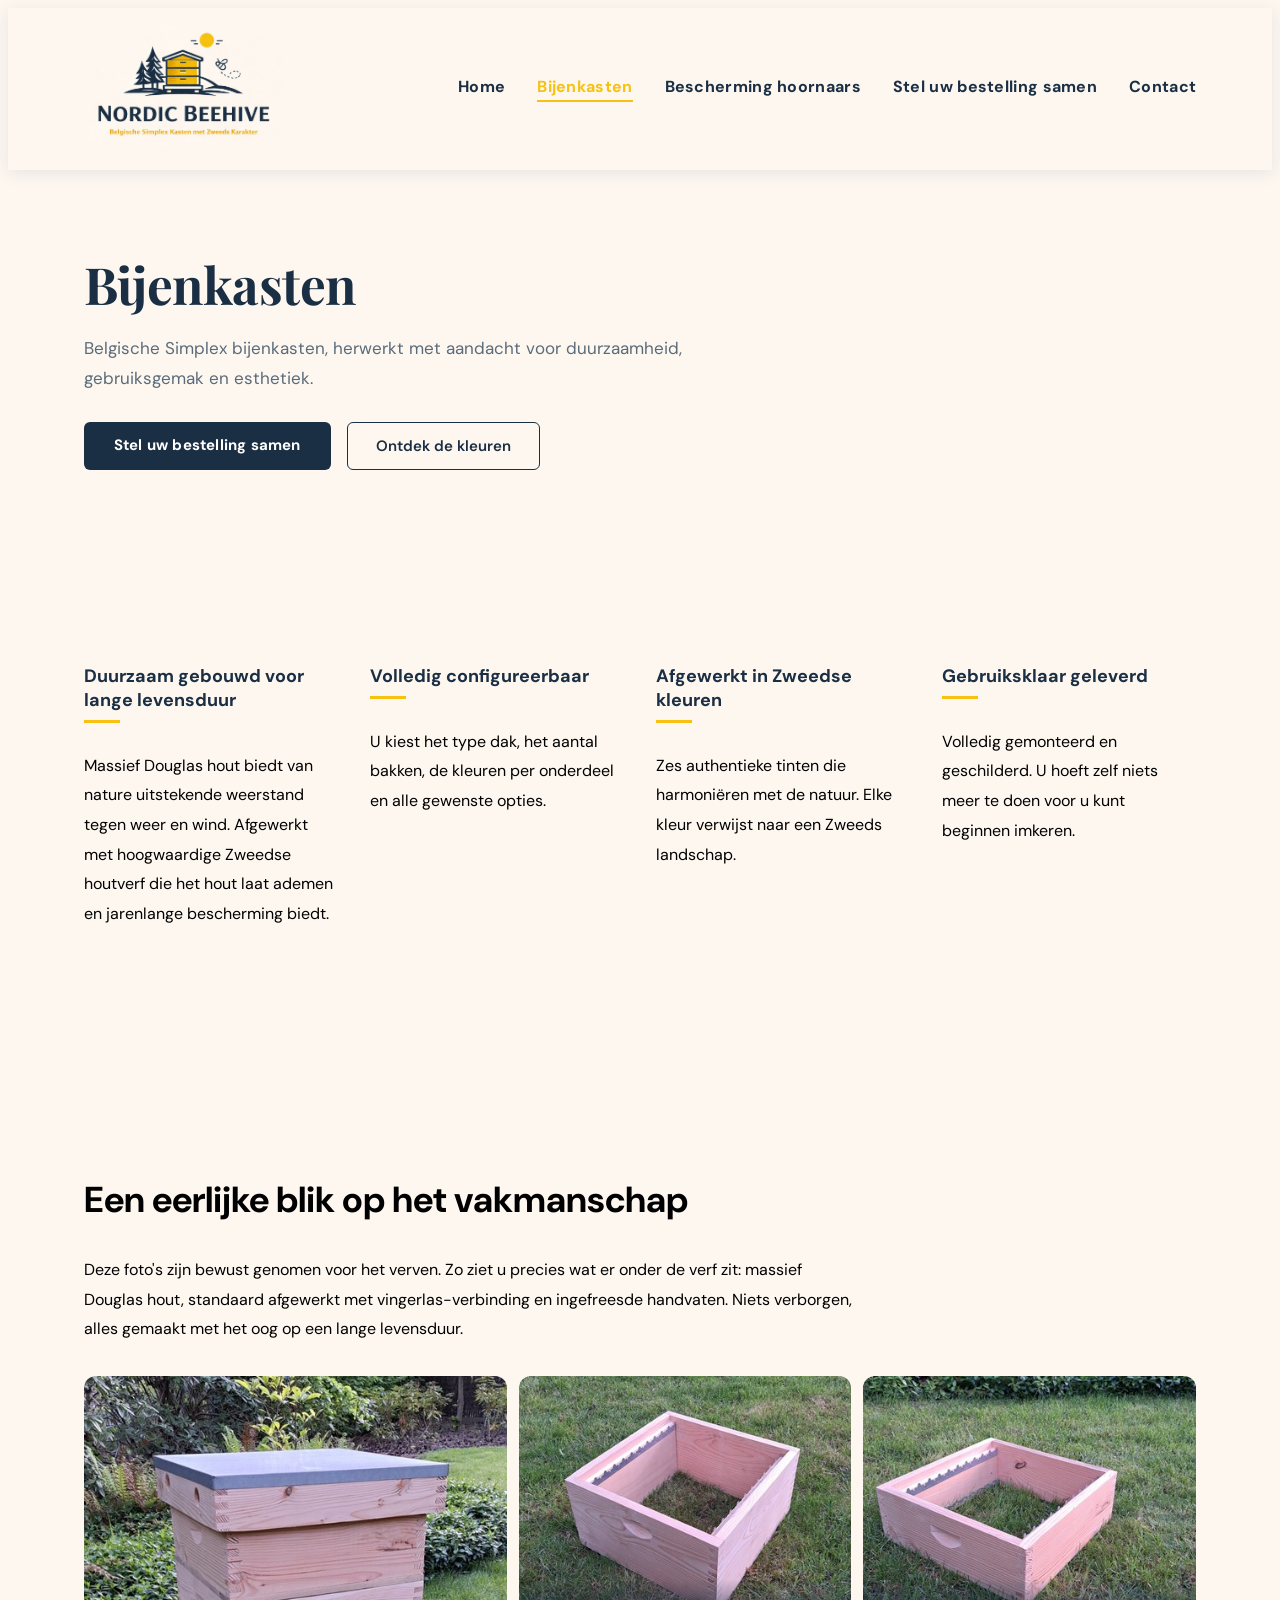
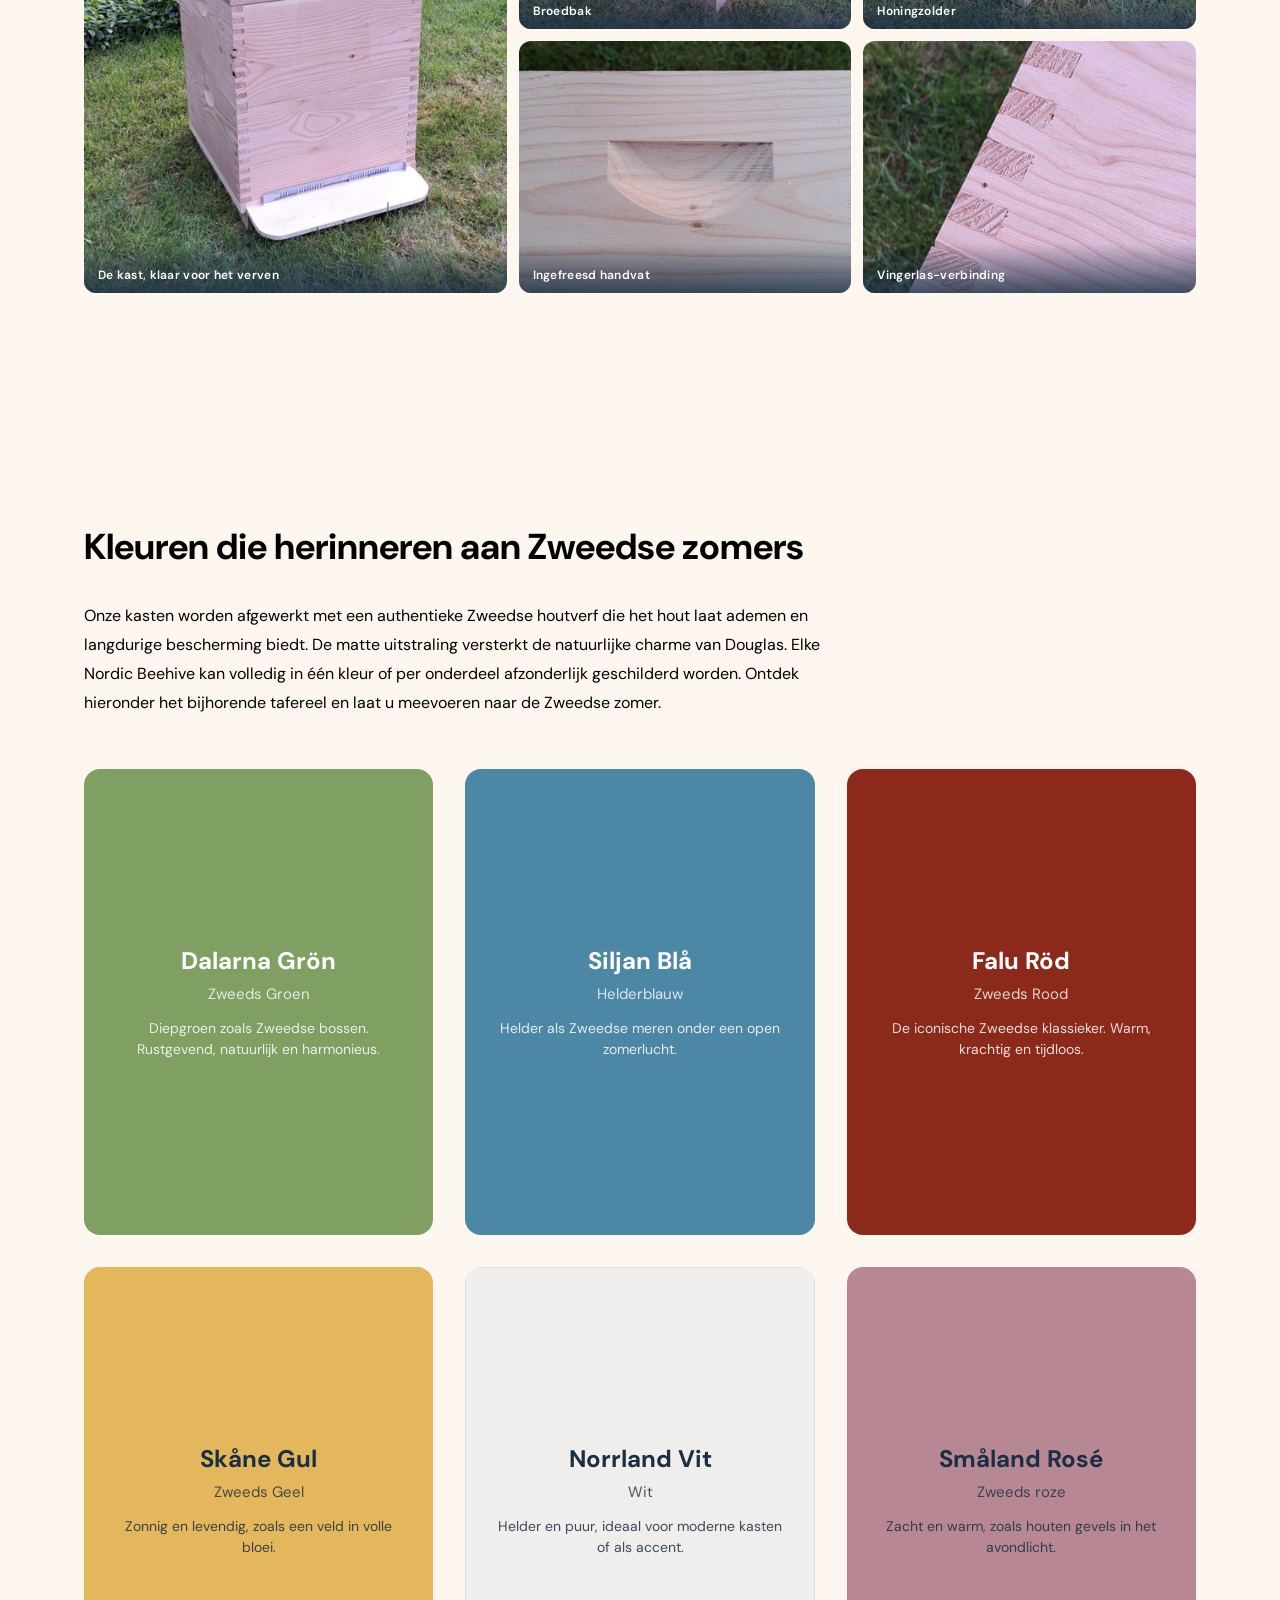
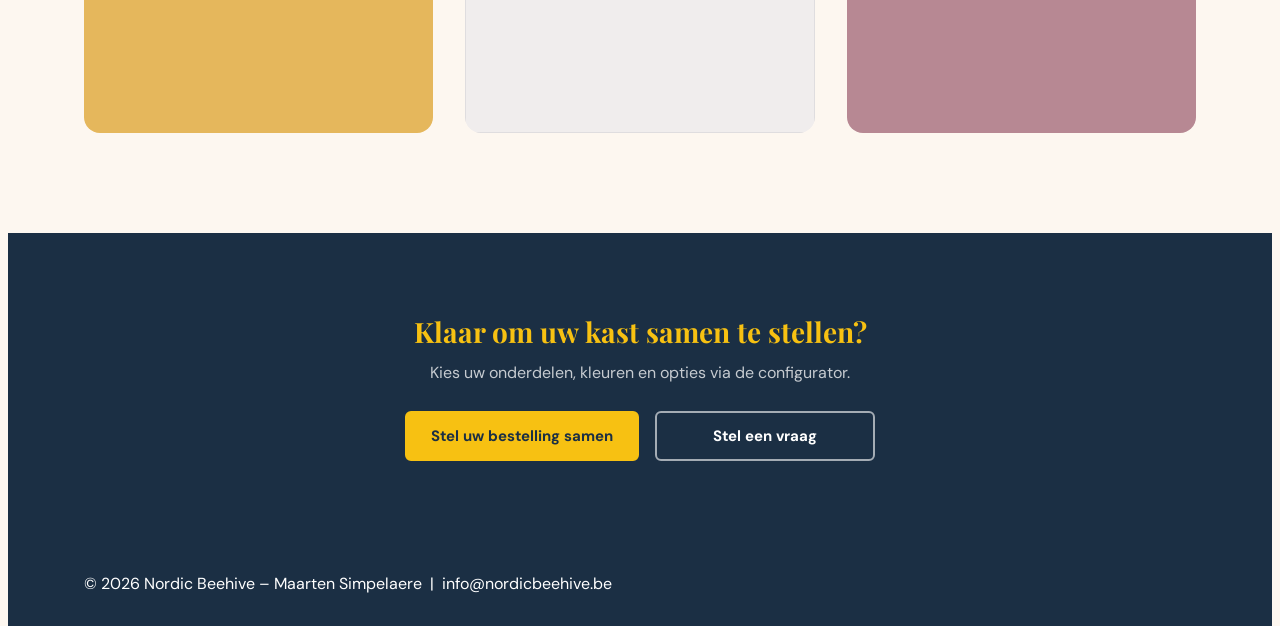
==== commit f6b986d1: "Add files via upload" ====
--- a/bijenkasten.html
+++ b/bijenkasten.html
@@ -64,7 +64,7 @@
     <div class="container">
         <h2>Een eerlijke blik op het vakmanschap</h2>
         <p class="kleuren-intro">
-            Deze foto's zijn bewust genomen voor het verven. Zo ziet u precies wat er onder de verf zit: massief Douglas hout, afgewerkt met vingerlas-verbindingen, ingefreesd handvat en raamsteun in roestvrij staal. Niets verborgen, alles gemaakt om te duren.
+            Deze foto's zijn bewust genomen voor het verven. Zo ziet u precies wat er onder de verf zit: massief Douglas hout, standaard afgewerkt met vingerlas-verbinding en ingefreesde handvaten. Niets verborgen, alles gemaakt met het oog op een lange levensduur.
         </p>
         <div class="vakmanschap-grid">
             <div class="vakmanschap-item vk-kast" onclick="openLightbox(0)">
@@ -147,9 +147,9 @@
 </script>
 
 <!-- KLEUREN -->
-<section id="kleuren" class="kleuren-section">
-    <div class="container">
-        <h2>Kleuren die herinneren aan Zweedse zomers</h2>
+<section class="kleuren-section">
+    <div class="container">
+        <h2 id="kleuren">Kleuren die herinneren aan Zweedse zomers</h2>
         <p class="kleuren-intro">
             Onze kasten worden afgewerkt met een authentieke Zweedse houtverf die het hout laat ademen en langdurige bescherming biedt. De matte uitstraling versterkt de natuurlijke charme van Douglas. Elke Nordic Beehive kan volledig in één kleur of per onderdeel afzonderlijk geschilderd worden. Ontdek hieronder het bijhorende tafereel en laat u meevoeren naar de Zweedse zomer.
         </p>
--- a/style-configurator-v2.css
+++ b/style-configurator-v2.css
@@ -2263,3 +2263,175 @@
     vertical-align: middle !important;
     flex-shrink: 0 !important;
 }
+
+/* ── Hero met foto ── */
+.hero-met-foto {
+    position: relative;
+    min-height: 520px;
+    display: flex;
+    align-items: center;
+    padding: 80px 0;
+    overflow: hidden;
+}
+
+.hero-foto-achtergrond {
+    position: absolute;
+    inset: 0;
+    z-index: 0;
+}
+
+.hero-foto-achtergrond img {
+    width: 100%;
+    height: 100%;
+    object-fit: cover;
+    object-position: center 40%;
+    display: block;
+}
+
+.hero-overlay {
+    position: absolute;
+    inset: 0;
+    background: linear-gradient(to right, rgba(10,25,15,0.78) 0%, rgba(10,25,15,0.55) 40%, rgba(10,25,15,0.1) 70%, rgba(10,25,15,0.0) 100%);
+    z-index: 1;
+}
+
+.hero-inhoud {
+    position: relative;
+    z-index: 2;
+    max-width: 560px;
+}
+
+.hero-met-foto h1 {
+    color: white;
+}
+
+.hero-met-foto .page-intro-sub {
+    color: rgba(255,255,255,0.88);
+}
+
+/* ── 4-koloms USP grid ── */
+.usp-grid-4 {
+    grid-template-columns: repeat(4, 1fr);
+}
+
+@media (max-width: 900px) {
+    .usp-grid-4 {
+        grid-template-columns: repeat(2, 1fr);
+    }
+}
+
+@media (max-width: 560px) {
+    .usp-grid-4 {
+        grid-template-columns: 1fr;
+    }
+    .hero-met-foto {
+        min-height: 420px;
+    }
+}
+
+/* ── Verhaal layout met partner ── */
+.verhaal-layout {
+    display: grid;
+    grid-template-columns: 1fr 220px;
+    gap: 60px;
+    align-items: start;
+}
+
+.verhaal-partner {
+    display: flex;
+    flex-direction: column;
+    align-items: center;
+    gap: 12px;
+    padding-top: 56px; /* lager dan de h2 titel */
+}
+
+.partner-label {
+    font-size: 11px;
+    font-weight: 600;
+    letter-spacing: 0.8px;
+    text-transform: uppercase;
+    color: #9AA5B0;
+    margin: 0;
+}
+
+.partner-logo {
+    max-width: 180px;
+    width: 100%;
+    height: auto;
+}
+
+@media (max-width: 768px) {
+    .verhaal-layout {
+        grid-template-columns: 1fr;
+        gap: 32px;
+    }
+    .verhaal-partner {
+        align-items: flex-start;
+        padding-top: 0;
+    }
+}
+
+/* ── Hero: tekst meer naar rechts (gecentreerd tussen kast en rechterrand) ── */
+.hero-inhoud {
+    margin-left: 52% !important;
+    max-width: 580px !important;
+}
+
+/* ── Hero: witte knop "Ontdek het verhaal" ── */
+.btn-outline-hero-wit {
+    background: white !important;
+    color: #1B2F44 !important;
+    border-color: white !important;
+}
+.btn-outline-hero-wit:hover {
+    background: #F7C112 !important;
+    color: #1B2F44 !important;
+    border-color: #F7C112 !important;
+}
+
+/* ── Verhaal: kastfoto boven InterWest logo ── */
+.verhaal-kast-foto {
+    width: 100%;
+    border-radius: 10px;
+    object-fit: cover;
+    aspect-ratio: 3/4;
+    margin-bottom: 20px;
+    cursor: pointer;
+    transition: opacity 0.2s;
+}
+.verhaal-kast-foto:hover {
+    opacity: 0.88;
+}
+
+/* ── Verhaal partner: iets meer naar omlaag ── */
+.verhaal-partner {
+    padding-top: 80px !important;
+}
+
+@media (max-width: 768px) {
+    .hero-inhoud {
+        margin-left: 0 !important;
+    }
+    .verhaal-partner {
+        padding-top: 0 !important;
+    }
+}
+
+/* ── Foto bij oplossing (selectieve val) ── */
+.oplossing-foto-rij {
+    margin-top: 20px;
+}
+
+.oplossing-foto {
+    width: 100%;
+    max-width: 480px;
+    border-radius: 10px;
+    cursor: pointer;
+    object-fit: cover;
+    transition: opacity 0.2s;
+    display: block;
+}
+
+.oplossing-foto:hover {
+    opacity: 0.88;
+}
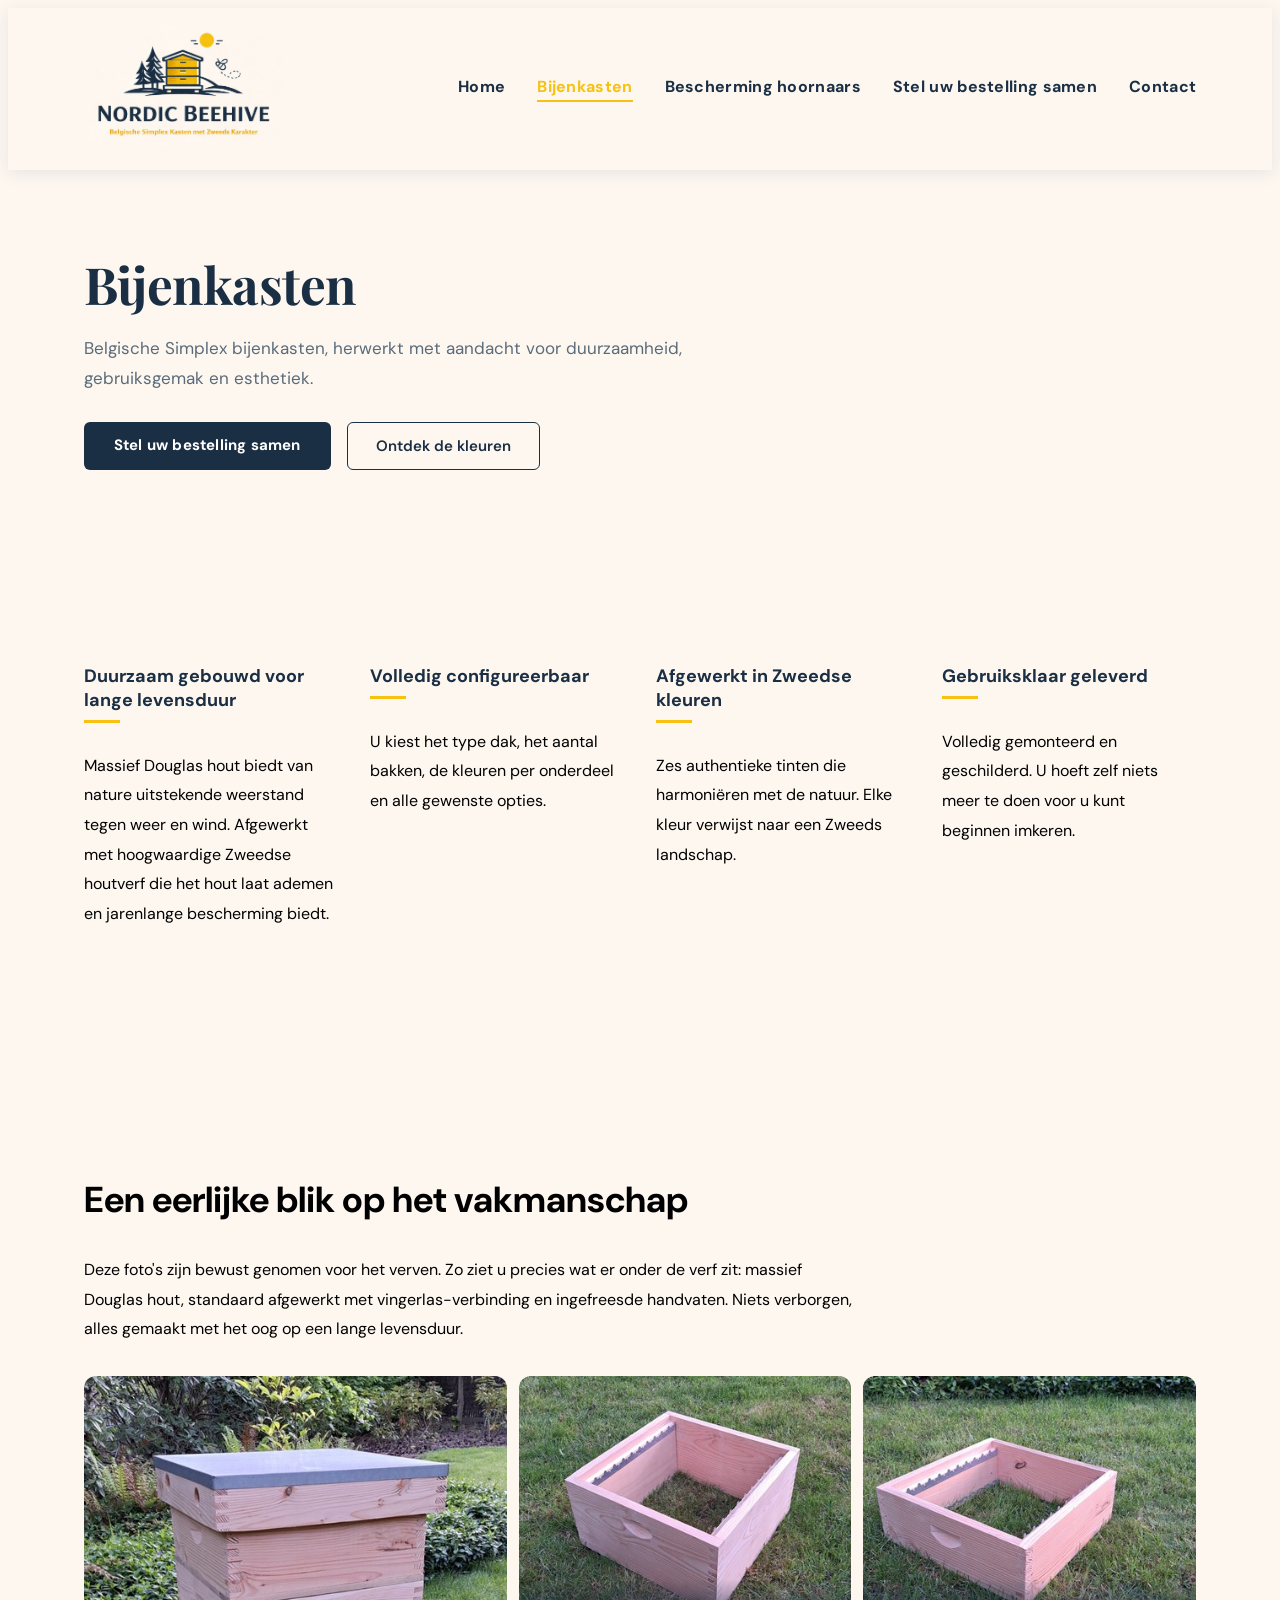
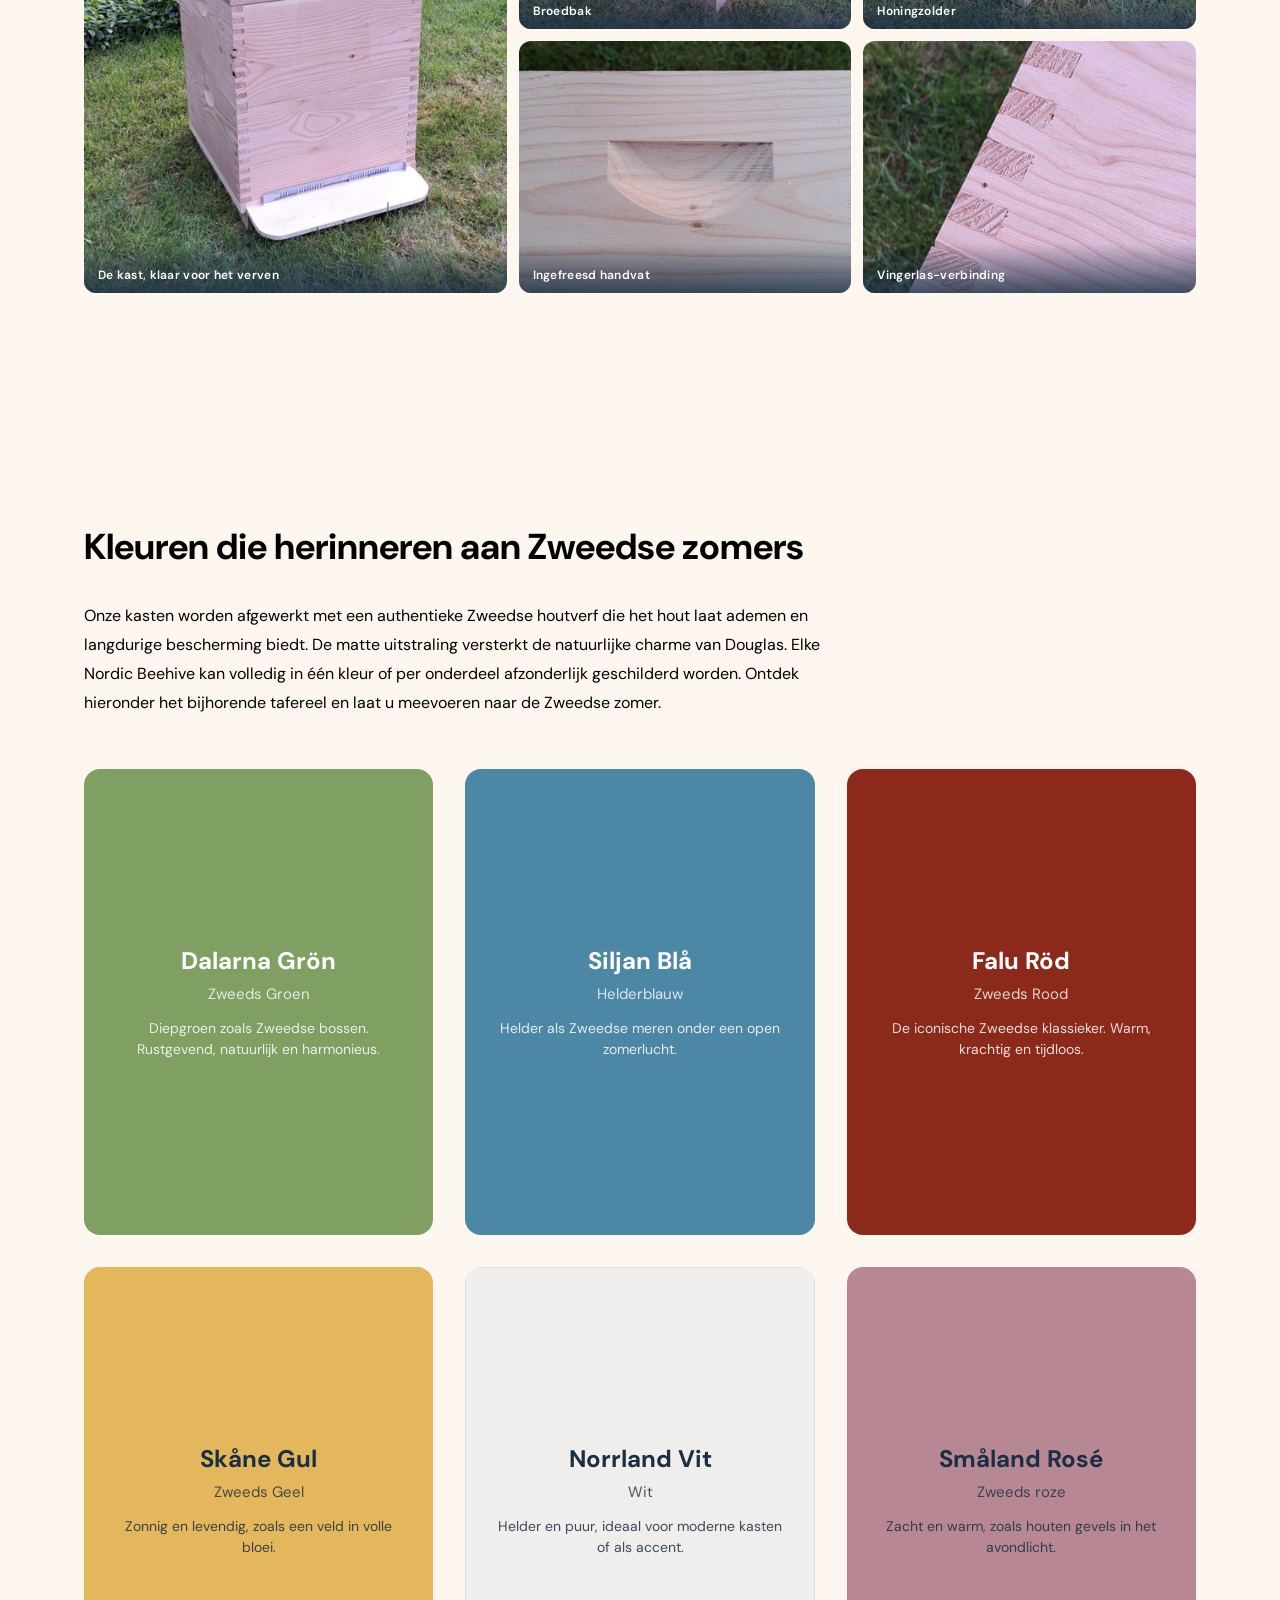
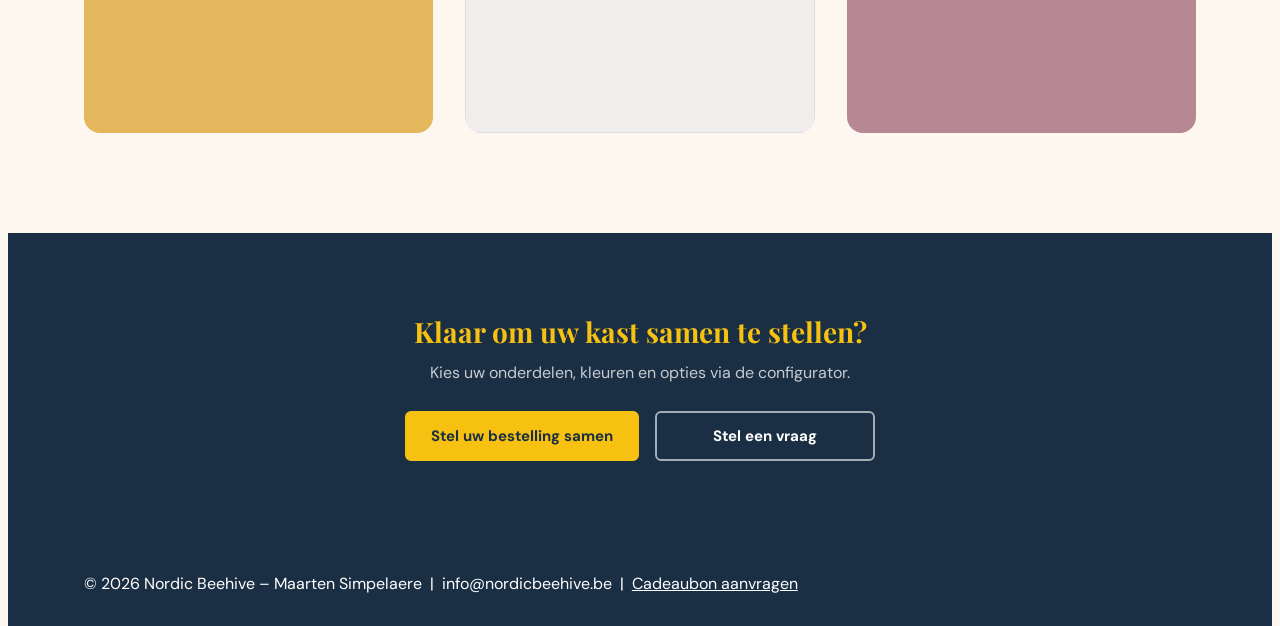
==== commit 66d97c49: "Add files via upload" ====
--- a/bijenkasten.html
+++ b/bijenkasten.html
@@ -233,7 +233,7 @@
 
 <footer class="footer">
     <div class="container">
-        © 2026 Nordic Beehive – Maarten Simpelaere &nbsp;|&nbsp; info@nordicbeehive.be
+        © 2026 Nordic Beehive – Maarten Simpelaere &nbsp;|&nbsp; info@nordicbeehive.be &nbsp;|&nbsp; <a href="cadeaubon.html" style="color:inherit;">Cadeaubon aanvragen</a>
     </div>
 </footer>
 
--- a/style-configurator-v2.css
+++ b/style-configurator-v2.css
@@ -1841,6 +1841,7 @@
     max-width: 860px;
 }
 
+
 /* ── Koldo Belasko illustratie ── */
 .belasko-illustratie {
     margin: 16px 0 4px;
@@ -2284,14 +2285,14 @@
     width: 100%;
     height: 100%;
     object-fit: cover;
-    object-position: center 40%;
+    object-position: left center;
     display: block;
 }
 
 .hero-overlay {
     position: absolute;
     inset: 0;
-    background: linear-gradient(to right, rgba(10,25,15,0.78) 0%, rgba(10,25,15,0.55) 40%, rgba(10,25,15,0.1) 70%, rgba(10,25,15,0.0) 100%);
+    background: linear-gradient(to right, rgba(10,25,15,0.15) 0%, rgba(10,25,15,0.15) 35%, rgba(10,25,15,0.65) 55%, rgba(10,25,15,0.82) 100%);
     z-index: 1;
 }
 
@@ -2299,6 +2300,8 @@
     position: relative;
     z-index: 2;
     max-width: 560px;
+    margin-left: auto !important;
+    margin-right: 0;
 }
 
 .hero-met-foto h1 {
@@ -2435,3 +2438,134 @@
 .oplossing-foto:hover {
     opacity: 0.88;
 }
+
+/* ── Hero: mobiel fix ── */
+@media (max-width: 768px) {
+    .hero-inhoud {
+        margin-left: 0 !important;
+        max-width: 100% !important;
+        padding: 0 20px !important;
+    }
+
+    .hero-met-foto {
+        min-height: 480px;
+        align-items: flex-end;
+        padding-bottom: 40px;
+    }
+
+    .hero-overlay {
+        background: linear-gradient(to top, rgba(10,25,15,0.85) 0%, rgba(10,25,15,0.4) 60%, rgba(10,25,15,0.1) 100%) !important;
+    }
+
+    .hero-foto-achtergrond img {
+        object-position: 35% center;
+    }
+}
+
+/* ── Cadeaubon: bon preview correct laden ── */
+.bon-wrapper {
+    position: relative;
+    width: 100%;
+    display: block;
+}
+
+.bon-wrapper img.bon-achtergrond {
+    width: 100%;
+    height: auto;
+    display: block;
+    border-radius: 8px;
+    box-shadow: 0 4px 24px rgba(27,47,68,0.15);
+}
+
+/* ── Starten met imkeren ── */
+.starten-layout {
+    max-width: 100%;
+}
+
+.starten-tekst {
+    /* Zelfde breedte als verhaal-tekst kolom: container - 220px partner - 60px gap */
+    max-width: calc(100% - 280px);
+}
+
+.starten-lijst {
+    margin: 8px 0 16px 20px;
+    line-height: 1.8;
+    color: #1B2F44;
+}
+
+.starten-pakket-lijst {
+    margin: 8px 0 0 20px;
+    line-height: 2;
+    color: #5A6B7A;
+    font-size: 14px;
+}
+
+.starten-inbegrepen {
+    margin: 8px 0;
+}
+
+.form-sectie-klein {
+    font-size: 11px;
+    font-weight: 700;
+    letter-spacing: 0.8px;
+    text-transform: uppercase;
+    color: #9AA5B0;
+    margin: 0 0 4px;
+}
+
+.nota-starten {
+    background: #FDF7F0;
+    border: 1px solid #E8DDD0;
+    border-radius: 8px;
+    padding: 16px 18px;
+    font-size: 13px;
+    color: #5A6B7A;
+    line-height: 1.6;
+}
+
+.nota-starten p {
+    margin: 0;
+}
+
+
+/* ── Bijenstand SVG: kleiner in visual-container ── */
+#bijenstand-svg-wrap svg {
+    width: 57% !important;
+    height: auto !important;
+    display: block !important;
+    margin: 0 auto !important;
+}
+
+/* ── Bijenstand "Configuratie toevoegen" knop — zelfde stijl als bijenkast ── */
+.add-btn-order {
+    display: block !important;
+    width: 100% !important;
+    margin: 12px 0 0 0 !important;
+    padding: 13px !important;
+    font-size: 14px !important;
+    font-family: 'DM Sans', Arial, sans-serif !important;
+    font-weight: 700 !important;
+    background: #F7C112 !important;
+    color: #1B2F44 !important;
+    border: none !important;
+    border-radius: 8px !important;
+    cursor: pointer !important;
+    transition: all 0.2s !important;
+    text-align: center !important;
+}
+.add-btn-order:hover {
+    background: #e5b300 !important;
+    transform: translateY(-1px) !important;
+    box-shadow: 0 5px 14px rgba(247,193,18,0.3) !important;
+}
+
+/* ── Tab uitlijning: bijenstand en starten gelijk aan bijenkast ── */
+#tab-bijenstand .config-layout {
+    grid-template-columns: 1fr 400px;
+}
+#tab-bijenstand .config-left,
+#tab-starten .config-left {
+    max-width: none;
+    padding: 0;
+    margin: 0;
+}
